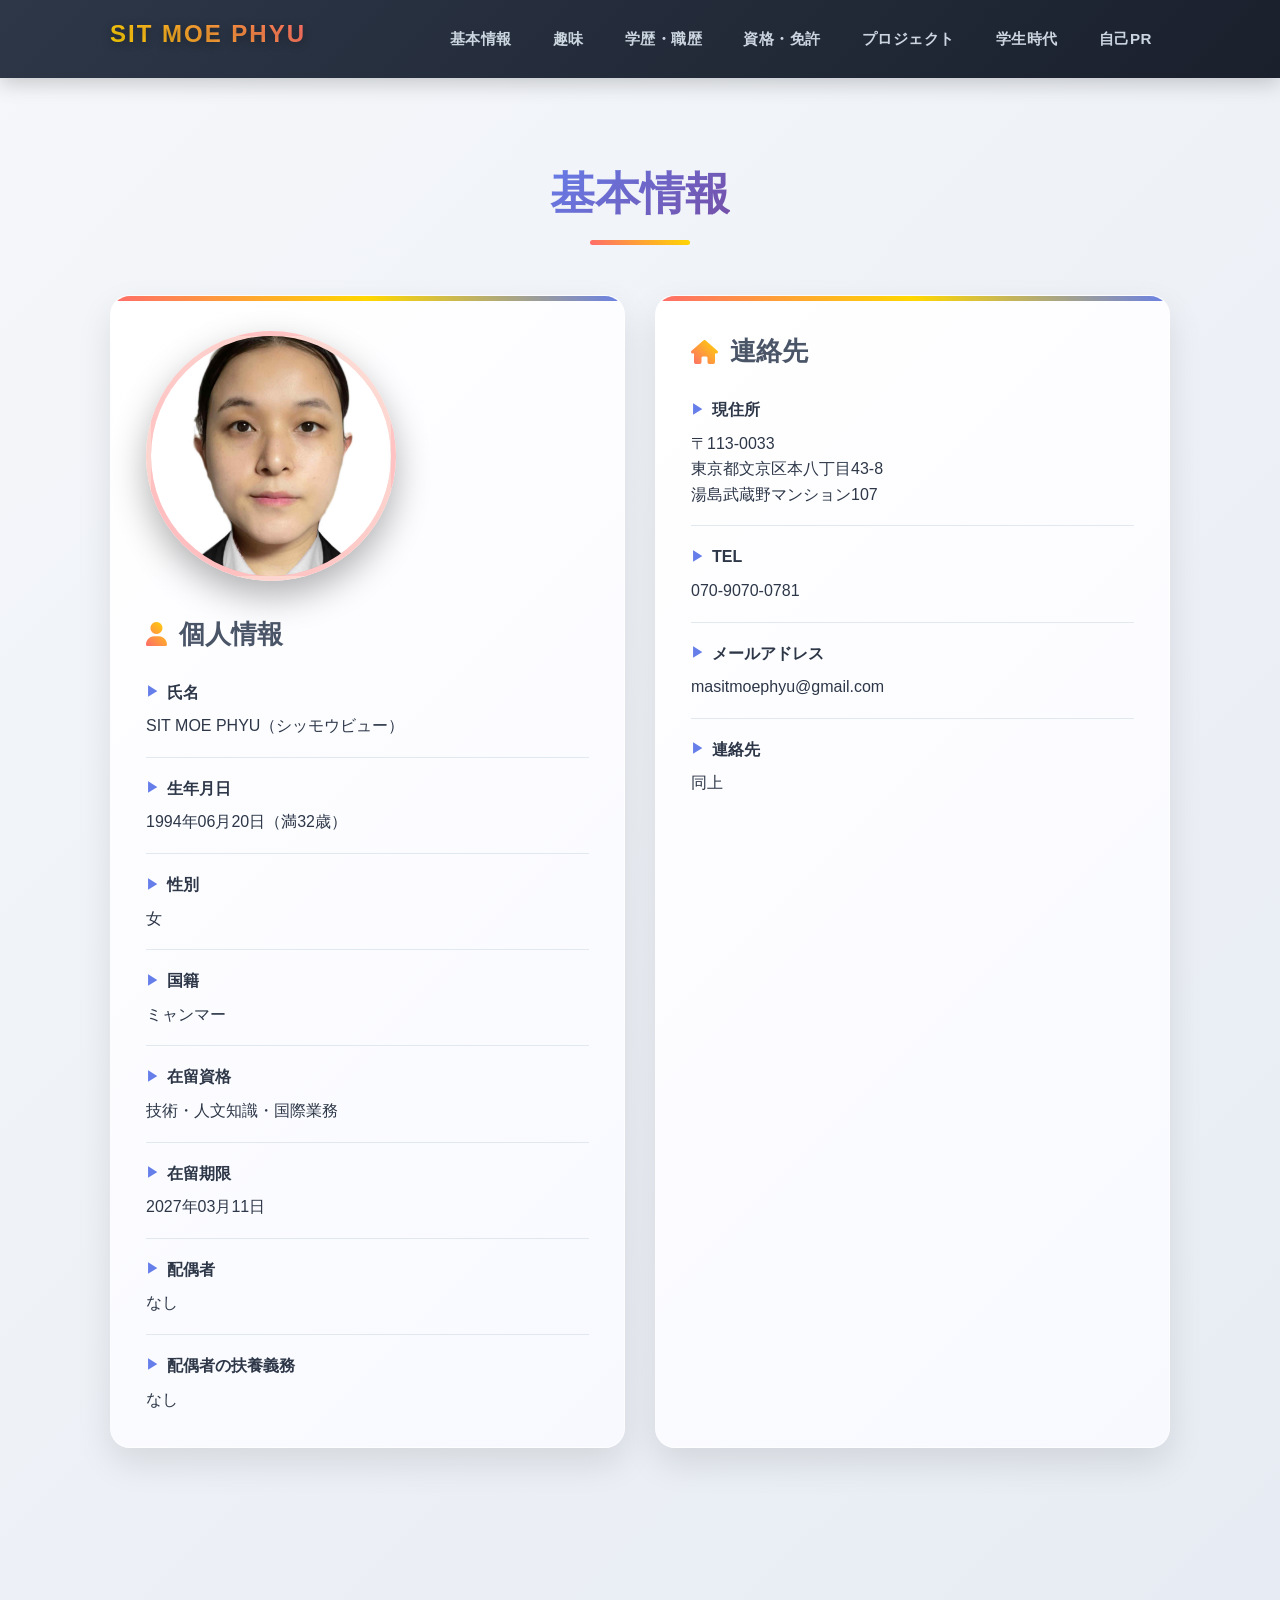
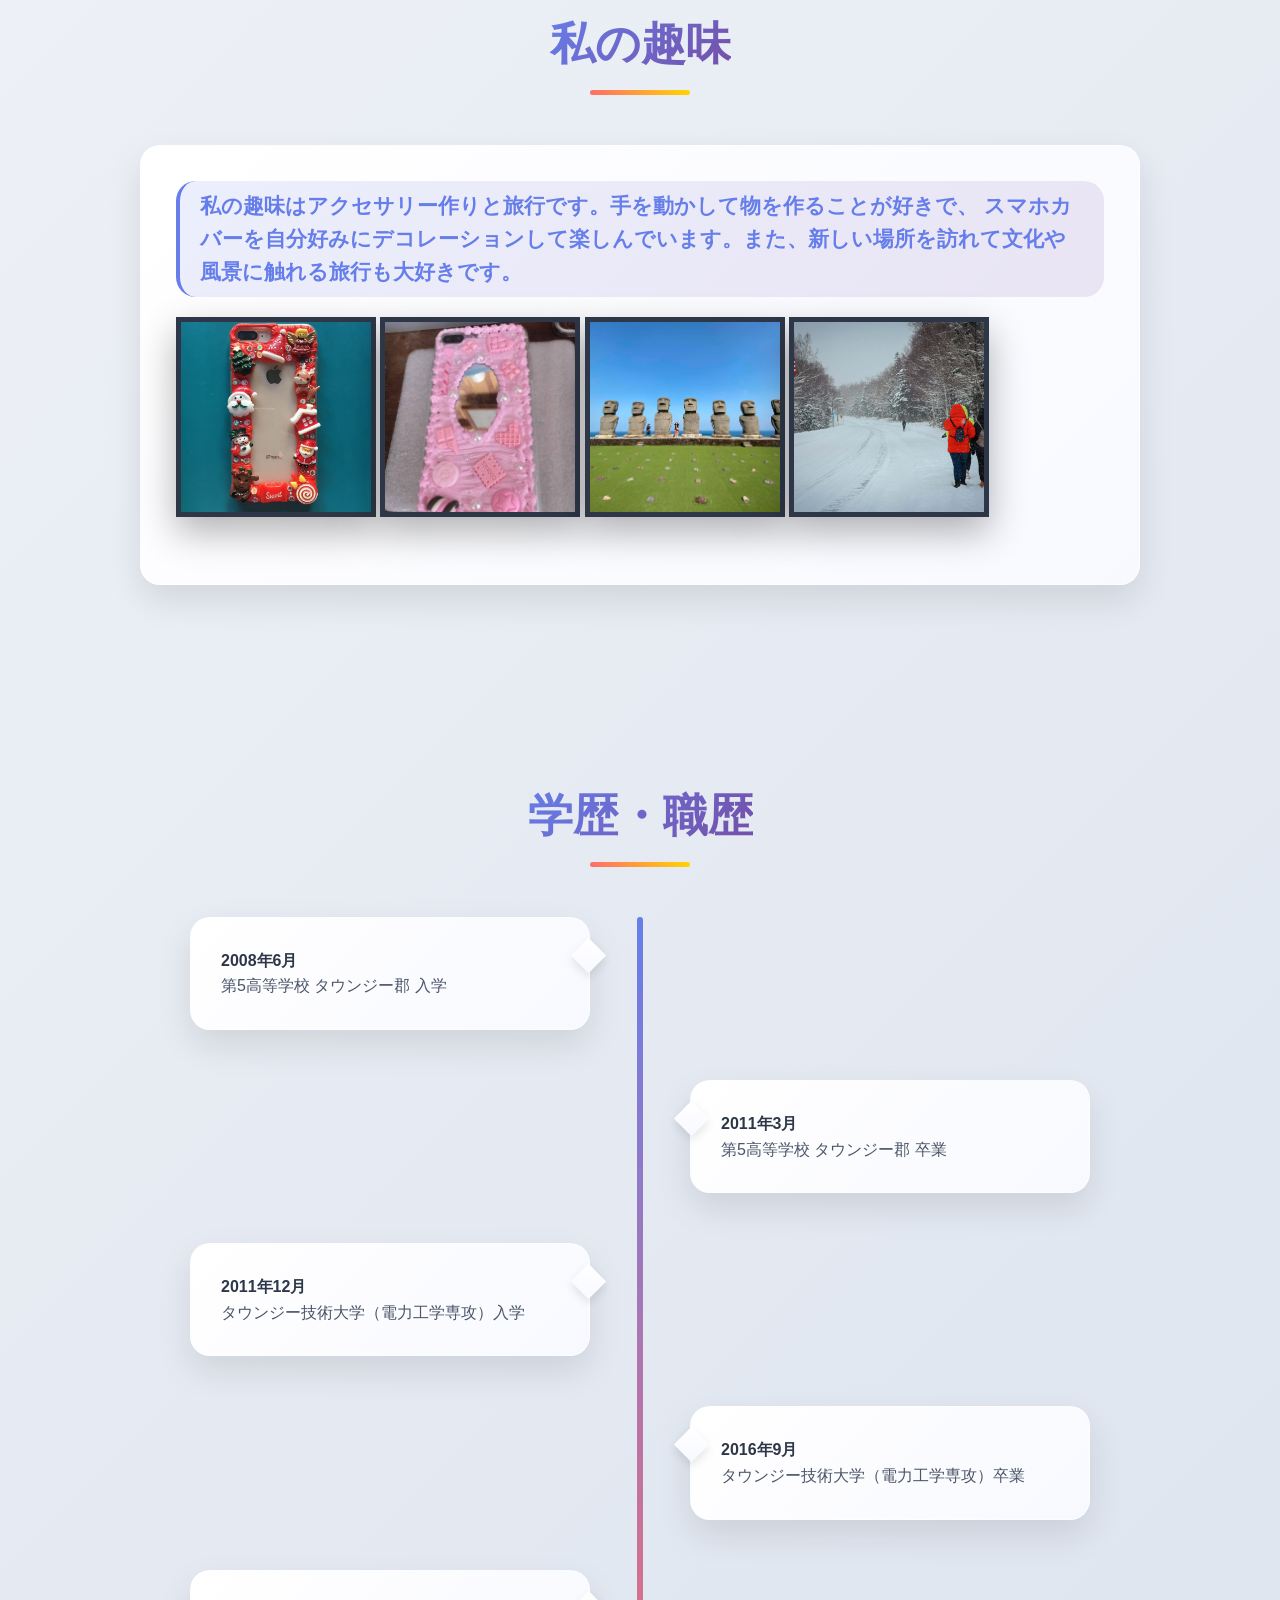
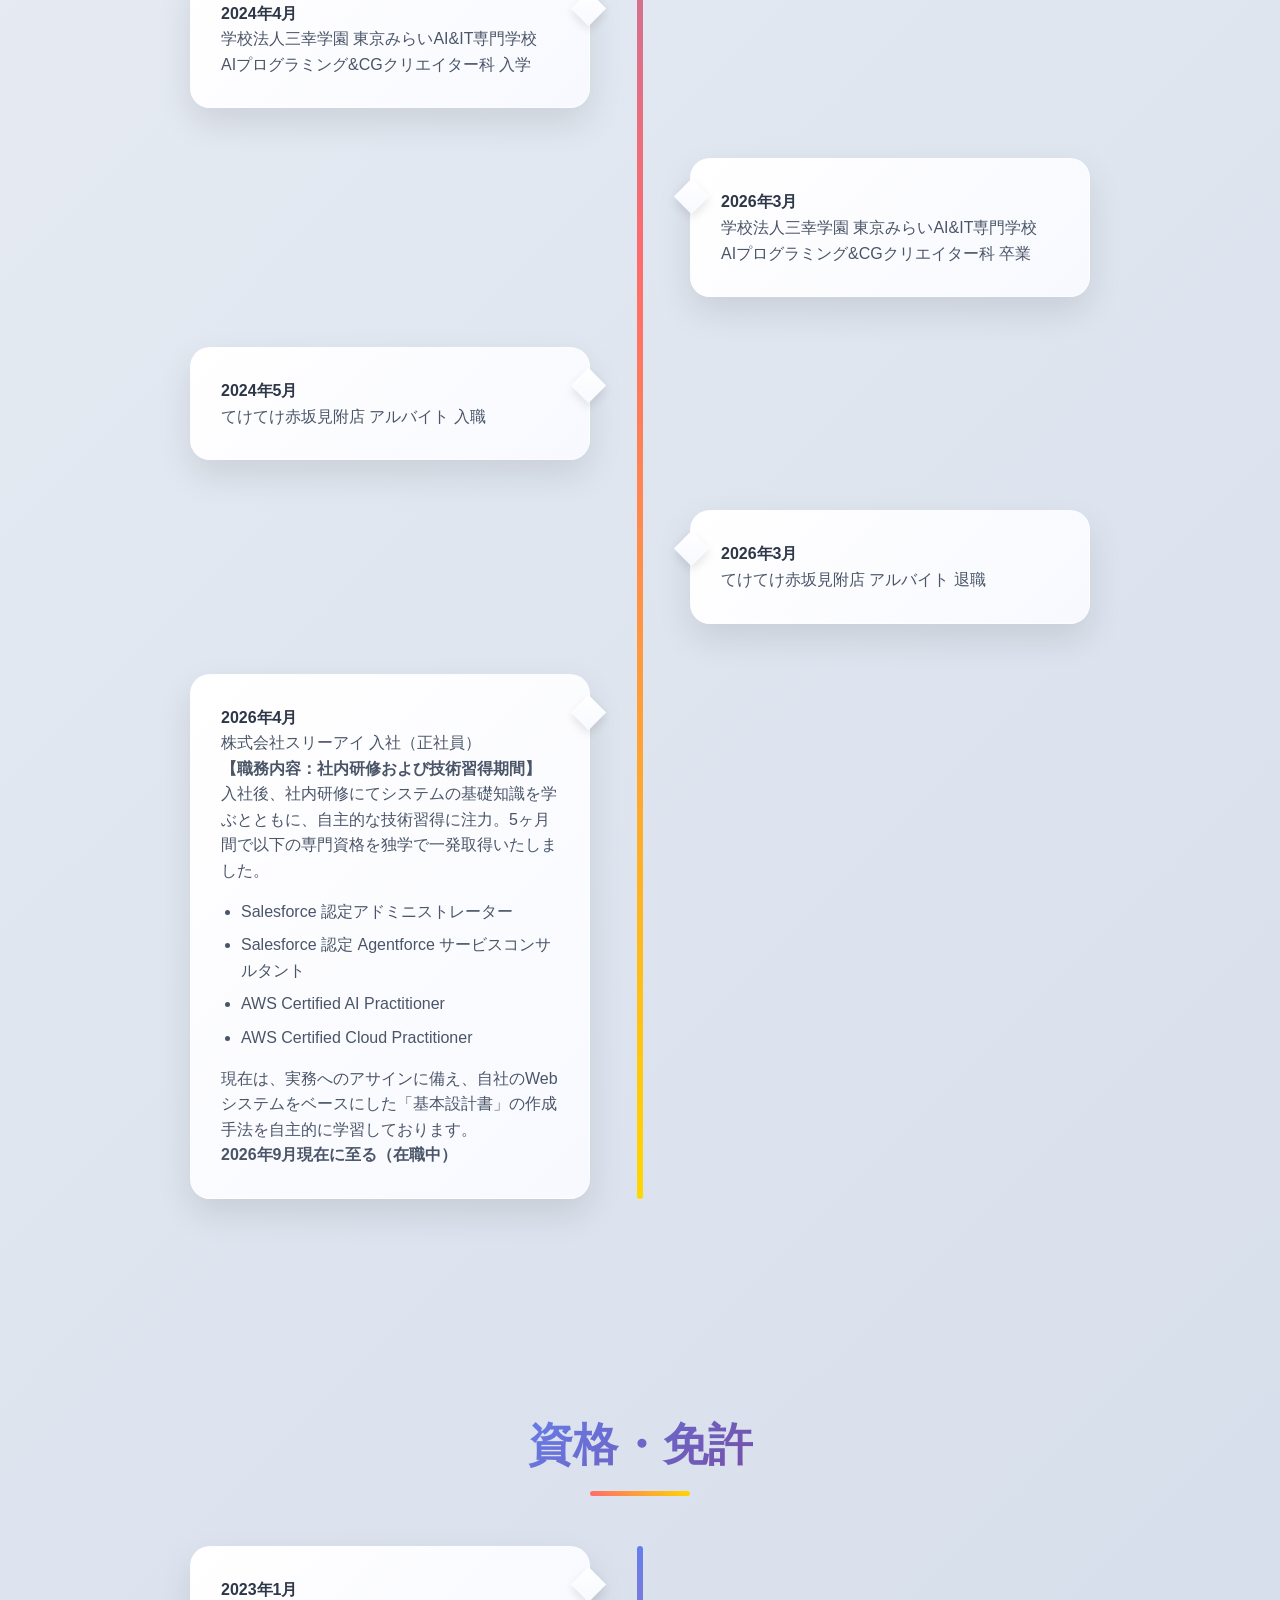
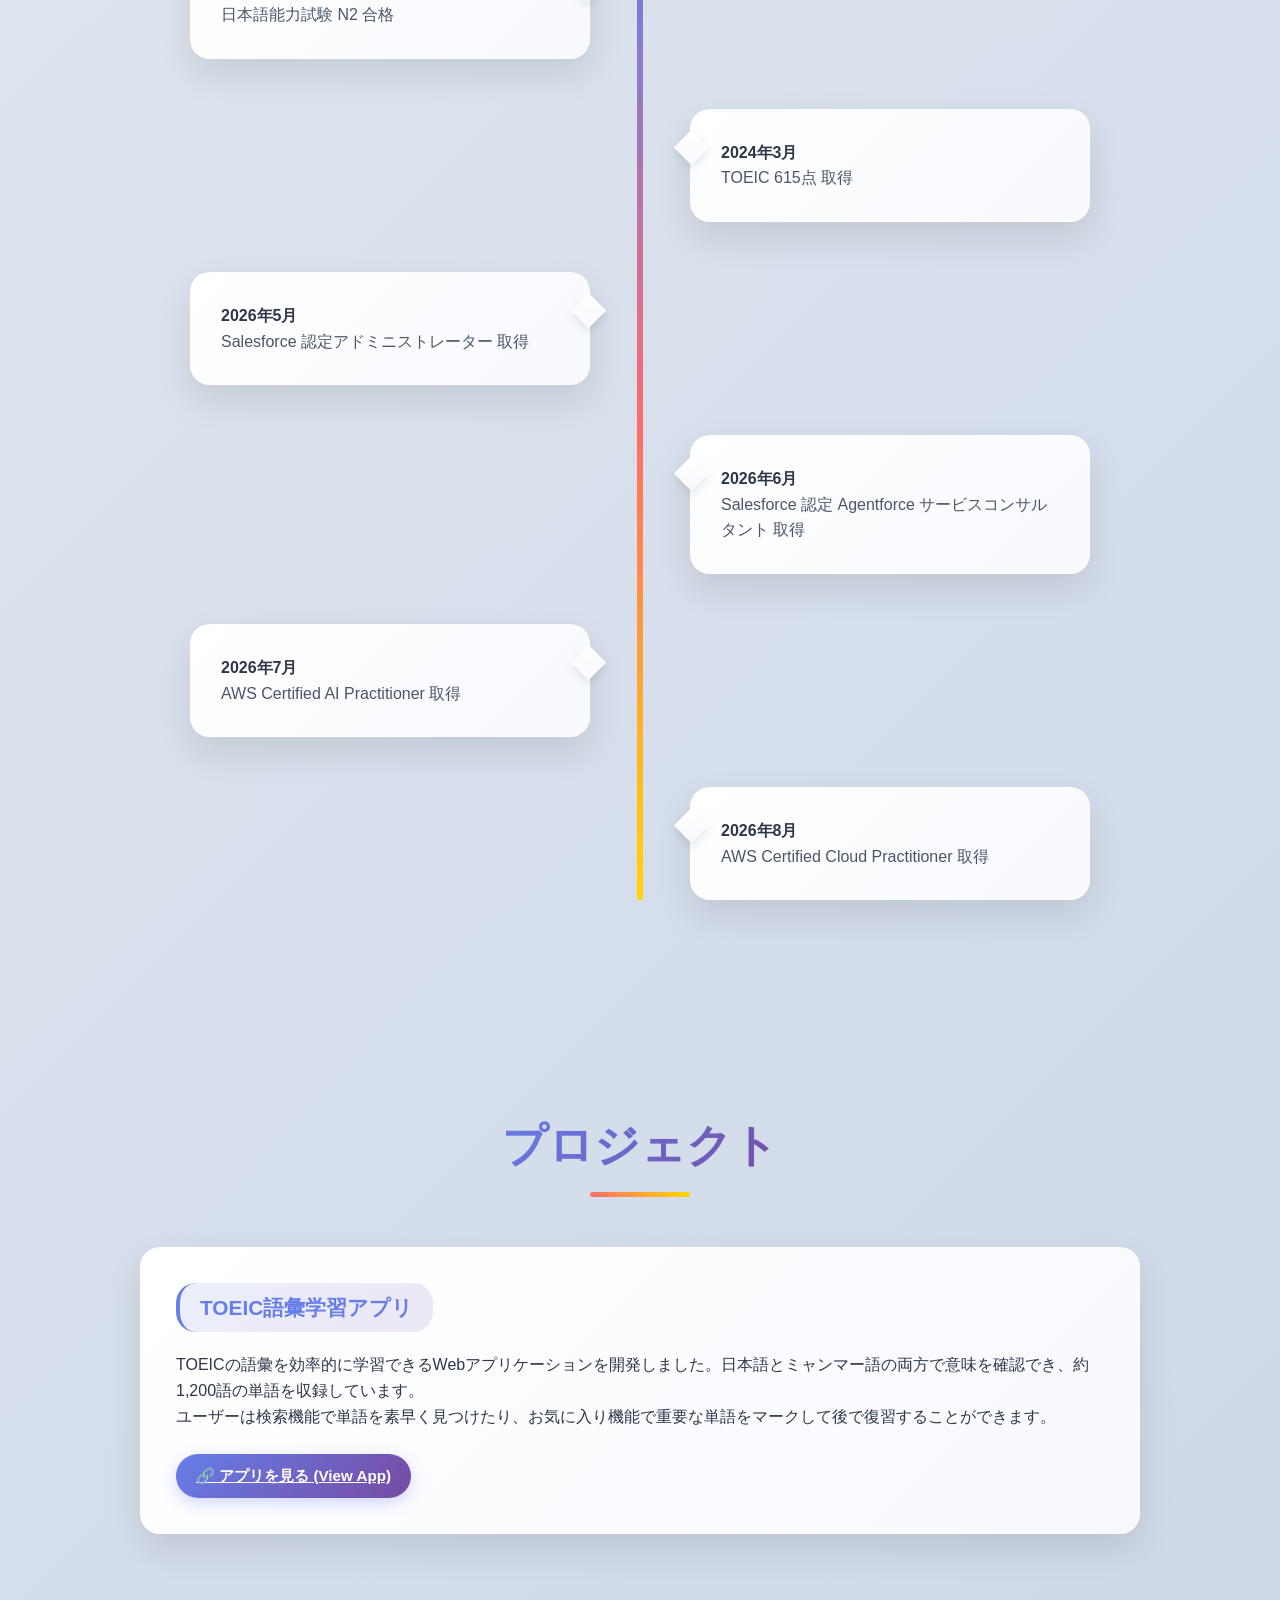
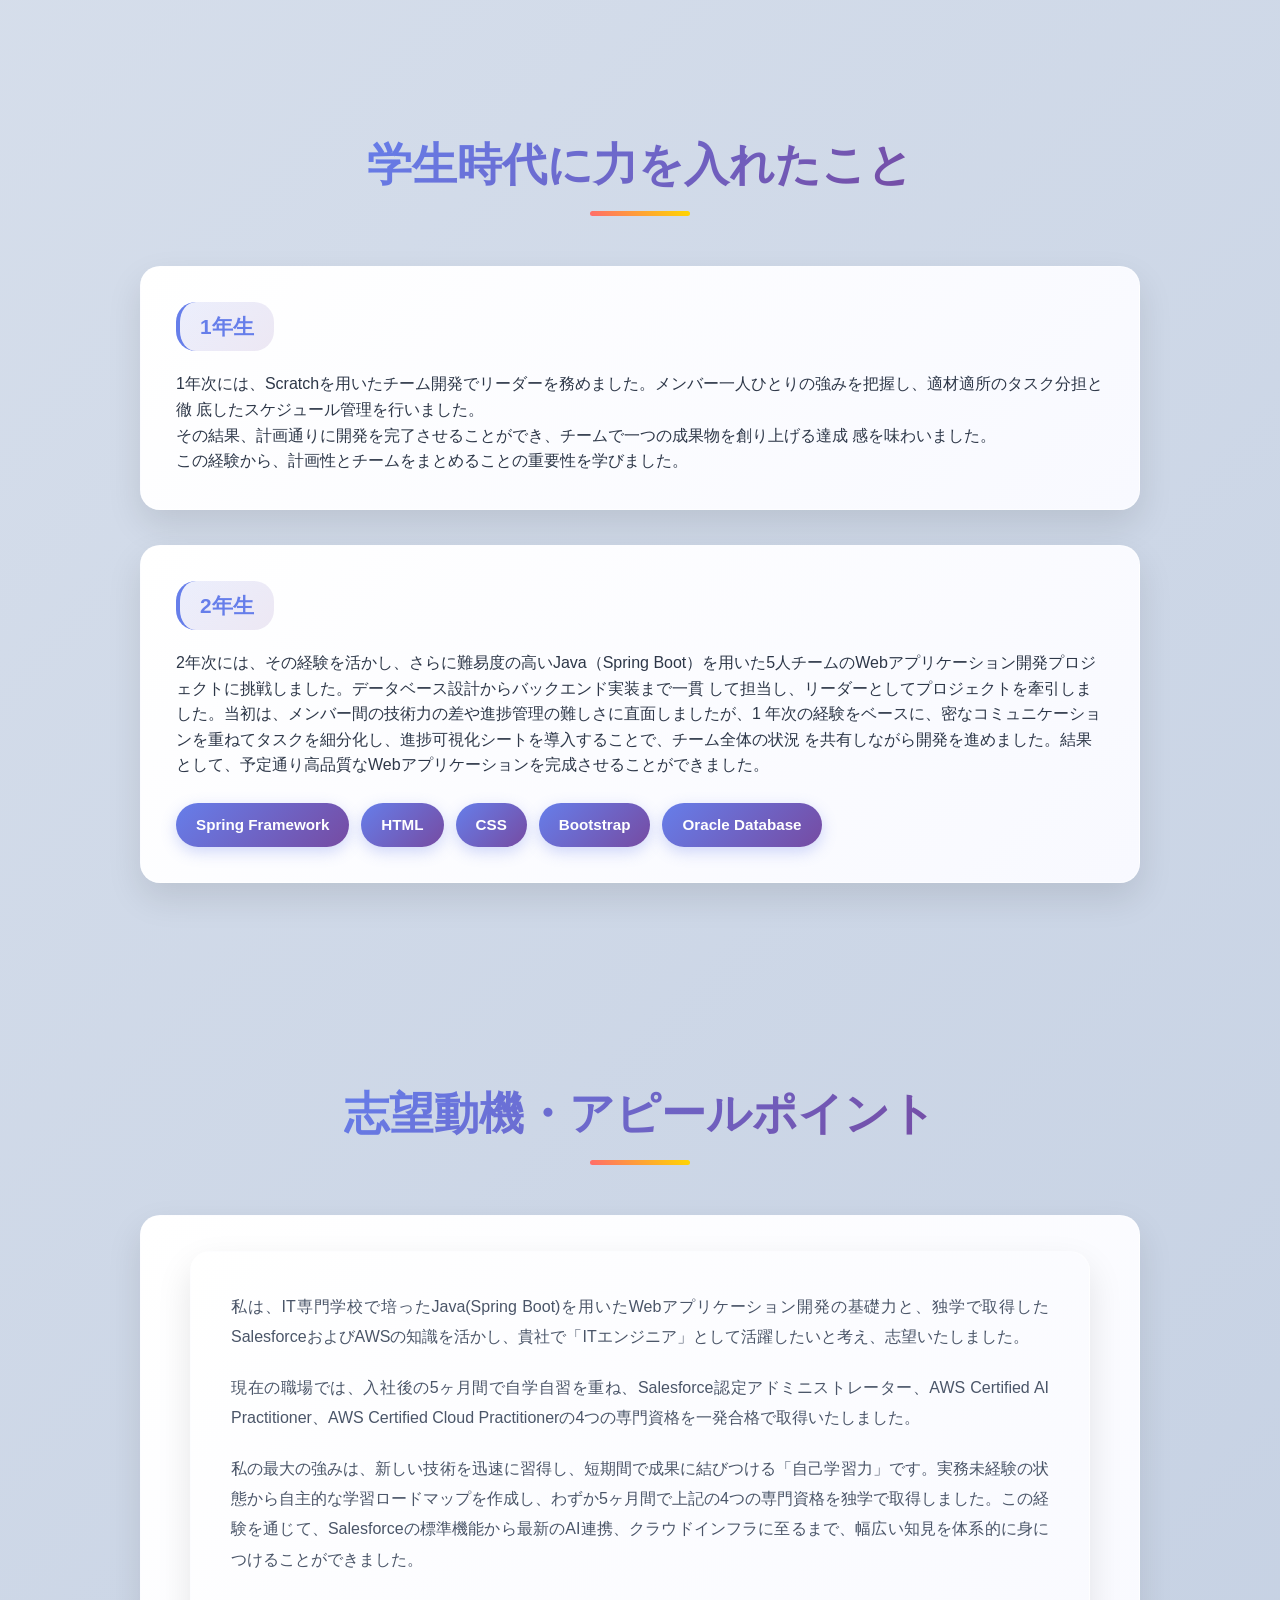
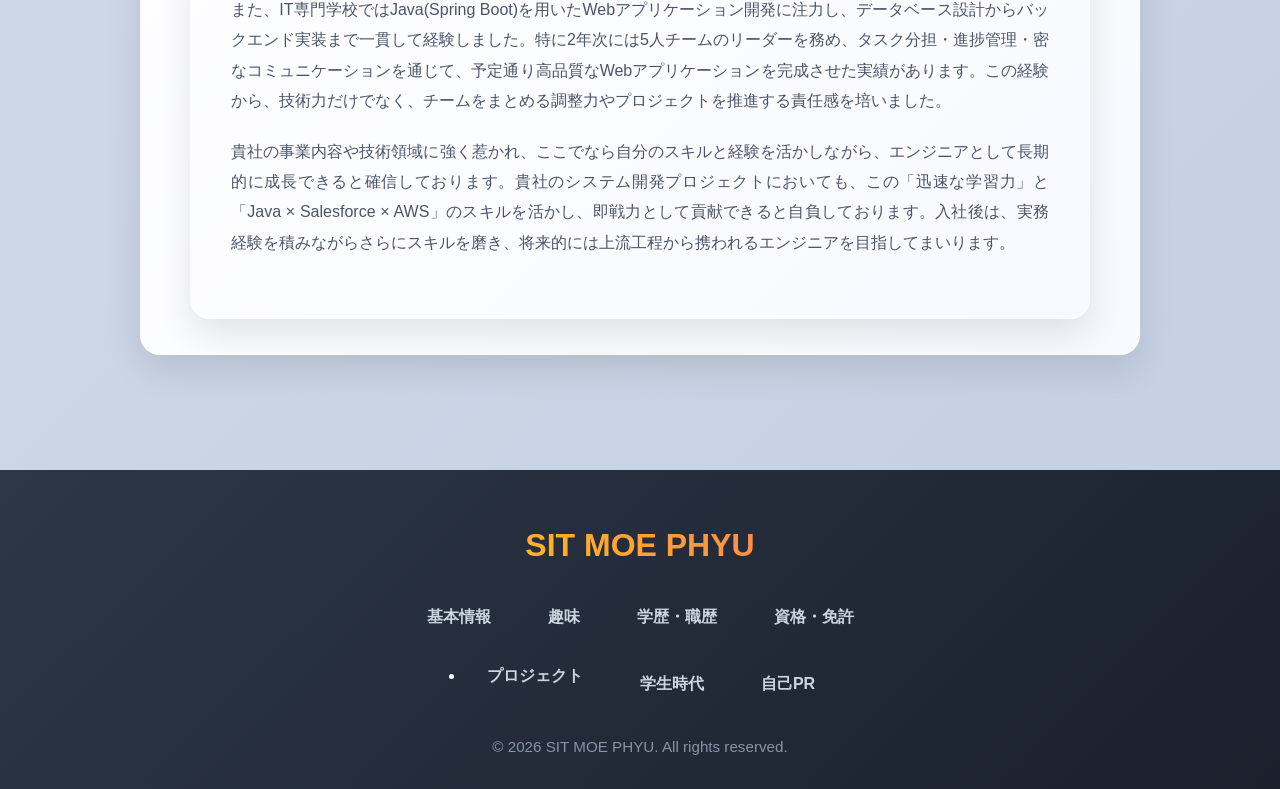
==== index.html @ 39a2cbff "Add files via upload" ====
<!DOCTYPE html>
<html lang="ja">
<head>
    <meta charset="UTF-8">
    <meta name="viewport" content="width=device-width, initial-scale=1.0">
    <title>SIT MOE PHYU - 履歴書</title>
    <link rel="stylesheet" href="style.css">
    <!-- Font Awesome (アイコン用) -->
    <link rel="stylesheet" href="https://cdnjs.cloudflare.com/ajax/libs/font-awesome/6.4.0/css/all.min.css">
</head>
<body>

    <!-- ナビゲーション -->
    <nav>
        <div class="container nav-container">
           <!-- <img src="image/download (4).jpg" alt="SIT MOE PHYU" class="profile-img"> -->

            <h1 class="logo">SIT MOE PHYU</h1>
            <ul class="nav-links">
                <li><a href="#about">基本情報</a></li>
                <li><a href="#hobby">趣味</a></li>
                <li><a href="#education">学歴・職歴</a></li>
                <li><a href="#certifications">資格・免許</a></li>
                <li><a href="#projects">プロジェクト</a></li>
                <li><a href="#experience">学生時代</a></li>
                <li><a href="#pr">自己PR</a></li>
            </ul>
        </div>
    </nav>

    <!-- 基本情報 -->
    <section id="about">
        <div class="container">
            <div class="section-title">
                <h2>基本情報</h2>
            </div>
            <div class="info-grid">
                <div class="info-card profile-card">
                    <!-- プロフィール写真 -->
                    <img src="image/download (4).jpg" alt="SIT MOE PHYU" class="profile-img">
                    <h3><i class="fas fa-user"></i> 個人情報</h3>
                    <div class="info-item">
                        <div class="info-label">氏名</div>
                        <div>SIT MOE PHYU（シッモウビュー）</div>
                    </div>
                    <div class="info-item">
                        <div class="info-label">生年月日</div>
                        <div>1994年06月20日（満32歳）</div>
                    </div>
                    <div class="info-item">
                        <div class="info-label">性別</div>
                        <div>女</div>
                    </div>
                    <div class="info-item">
                        <div class="info-label">国籍</div>
                        <div>ミャンマー</div>
                    </div>
                    <div class="info-item">
                        <div class="info-label">在留資格</div>
                        <div>技術・人文知識・国際業務</div>
                    </div>
                    <div class="info-item">
                        <div class="info-label">在留期限</div>
                        <div>2027年03月11日</div>
                    </div>
                    <div class="info-item">
                        <div class="info-label">配偶者</div>
                        <div>なし</div>
                    </div>
                    <div class="info-item">
                        <div class="info-label">配偶者の扶養義務</div>
                        <div>なし</div>
                    </div>
                </div>

                <div class="info-card">
                    <h3><i class="fas fa-home"></i> 連絡先</h3>
                    <div class="info-item">
                        <div class="info-label">現住所</div>
                        <div>〒113-0033<br>東京都文京区本八丁目43-8<br>湯島武蔵野マンション107</div>
                    </div>
                    <div class="info-item">
                        <div class="info-label">TEL</div>
                        <div>070-9070-0781</div>
                    </div>
                    <div class="info-item">
                        <div class="info-label">メールアドレス</div>
                        <div>masitmoephyu@gmail.com</div>
                    </div>
                    <div class="info-item">
                        <div class="info-label">連絡先</div>
                        <div>同上</div>
                    </div>
                </div>
            </div>
        </div>
    </section>
<!-- 趣味 -->
 <section id="hobby">
        <div class="container">
            <div class="section-title">
                <h2>私の趣味</h2>
            </div>
            <div class="experience-content">
                <div class="experience-item">
                    <div class="experience-year">私の趣味はアクセサリー作りと旅行です。手を動かして物を作ることが好きで、 スマホカバーを自分好みにデコレーションして楽しんでいます。また、新しい場所を訪れて文化や風景に触れる旅行も大好きです。</div>
                    <img src="image/ph1.jpg" alt="SIT MOE PHYU" class="hobbyimg">
                      <img src="image/ph2.jpg" alt="SIT MOE PHYU" class="hobbyimg">
                        <img src="image/trip1.jpg" alt="SIT MOE PHYU" class="hobbyimg">
                          <img src="image/trip2.jpg" alt="SIT MOE PHYU" class="hobbyimg">
                </div>

            

                
            </div>
        </div>
    </section>



    <!-- 学歴・職歴 -->
    <section id="education">
        <div class="container">
            <div class="section-title">
                <h2>学歴・職歴</h2>
            </div>
            <div class="timeline">
                <div class="timeline-item">
                    <div class="timeline-content">
                        <strong>2008年6月</strong>
                        <p>第5高等学校 タウンジー郡 入学</p>
                    </div>
                </div>
                <div class="timeline-item">
                    <div class="timeline-content">
                        <strong>2011年3月</strong>
                        <p>第5高等学校 タウンジー郡 卒業</p>
                    </div>
                </div>
                <div class="timeline-item">
                    <div class="timeline-content">
                        <strong>2011年12月</strong>
                        <p>タウンジー技術大学（電力工学専攻）入学</p>
                    </div>
                </div>
                <div class="timeline-item">
                    <div class="timeline-content">
                        <strong>2016年9月</strong>
                        <p>タウンジー技術大学（電力工学専攻）卒業</p>
                    </div>
                </div>
                <div class="timeline-item">
                    <div class="timeline-content">
                        <strong>2024年4月</strong>
                        <p>学校法人三幸学園 東京みらいAI&IT専門学校<br>AIプログラミング&CGクリエイター科 入学</p>
                    </div>
                </div>
                <div class="timeline-item">
                    <div class="timeline-content">
                        <strong>2026年3月</strong>
                        <p>学校法人三幸学園 東京みらいAI&IT専門学校<br>AIプログラミング&CGクリエイター科 卒業</p>
                    </div>
                </div>
                <div class="timeline-item">
                    <div class="timeline-content">
                        <strong>2024年5月</strong>
                        <p>てけてけ赤坂見附店 アルバイト 入職</p>
                    </div>
                </div>
                <div class="timeline-item">
                    <div class="timeline-content">
                        <strong>2026年3月</strong>
                        <p>てけてけ赤坂見附店 アルバイト 退職</p>
                    </div>
                </div>
                <div class="timeline-item">
                    <div class="timeline-content">
                        <strong>2026年4月</strong>
                        <p>株式会社スリーアイ 入社（正社員）</p>
                        <p><strong>【職務内容：社内研修および技術習得期間】</strong></p>
                        <p>入社後、社内研修にてシステムの基礎知識を学ぶとともに、自主的な技術習得に注力。5ヶ月間で以下の専門資格を独学で一発取得いたしました。</p>
                        <ul>
                            <li>Salesforce 認定アドミニストレーター</li>
                            <li>Salesforce 認定 Agentforce サービスコンサルタント</li>
                            <li>AWS Certified AI Practitioner</li>
                            <li>AWS Certified Cloud Practitioner</li>
                        </ul>
                        <p>現在は、実務へのアサインに備え、自社のWebシステムをベースにした「基本設計書」の作成手法を自主的に学習しております。</p>
                        <p><strong>2026年9月現在に至る（在職中）</strong></p>
                    </div>
                </div>
            </div>
        </div>
    </section>

    <!-- 資格・免許 -->
    <section id="certifications">
        <div class="container">
            <div class="section-title">
                <h2>資格・免許</h2>
            </div>
            <div class="timeline">
                <div class="timeline-item">
                    <div class="timeline-content">
                        <strong>2023年1月</strong>
                        <p>日本語能力試験 N2 合格</p>
                    </div>
                </div>
                <div class="timeline-item">
                    <div class="timeline-content">
                        <strong>2024年3月</strong>
                        <p>TOEIC 615点 取得</p>
                    </div>
                </div>
                <div class="timeline-item">
                    <div class="timeline-content">
                        <strong>2026年5月</strong>
                        <p>Salesforce 認定アドミニストレーター 取得</p>
                    </div>
                </div>
                <div class="timeline-item">
                    <div class="timeline-content">
                        <strong>2026年6月</strong>
                        <p>Salesforce 認定 Agentforce サービスコンサルタント 取得</p>
                    </div>
                </div>
                <div class="timeline-item">
                    <div class="timeline-content">
                        <strong>2026年7月</strong>
                        <p>AWS Certified AI Practitioner 取得</p>
                    </div>
                </div>
                <div class="timeline-item">
                    <div class="timeline-content">
                        <strong>2026年8月</strong>
                        <p>AWS Certified Cloud Practitioner 取得</p>
                    </div>
                </div>
            </div>
        </div>
    </section>

    <!-- プロジェクト -->
<section id="projects">
    <div class="container">
        <div class="section-title">
            <h2>プロジェクト</h2>
        </div>
        <div class="experience-content">
            <div class="experience-item">
                <div class="experience-year">TOEIC語彙学習アプリ</div>
                <p>TOEICの語彙を効率的に学習できるWebアプリケーションを開発しました。日本語とミャンマー語の両方で意味を確認でき、約1,200語の単語を収録しています。</p>
                <p>ユーザーは検索機能で単語を素早く見つけたり、お気に入り機能で重要な単語をマークして後で復習することができます。</p>
                
                <div class="skills"><a href="https://sit94.github.io/TOEIC.Gold.Vocab/" target="_blank" class="skill-tag1">
                    🔗 アプリを見る (View App)
                </a></div> 
            </div>
        </div>
    </div>
</section>


    <!-- 学生時代に力を入れたこと -->
    <section id="experience">
        <div class="container">
            <div class="section-title">
                <h2>学生時代に力を入れたこと</h2>
            </div>
            <div class="experience-content">
                <div class="experience-item">
                    <div class="experience-year">1年生</div>
                    <p>1年次には、Scratchを用いたチーム開発でリーダーを務めました。メンバー一人ひとりの強みを把握し、適材適所のタスク分担と徹
底したスケジュール管理を行いました。</p>
                    <p>その結果、計画通りに開発を完了させることができ、チームで一つの成果物を創り上げる達成
感を味わいました。</p>
                    <p>この経験から、計画性とチームをまとめることの重要性を学びました。</p>
                </div>

                <div class="experience-item">
                    <div class="experience-year">2年生</div>
                    <p>2年次には、その経験を活かし、さらに難易度の高いJava（Spring
Boot）を用いた5人チームのWebアプリケーション開発プロジェクトに挑戦しました。データベース設計からバックエンド実装まで一貫
して担当し、リーダーとしてプロジェクトを牽引しました。当初は、メンバー間の技術力の差や進捗管理の難しさに直面しましたが、1
年次の経験をベースに、密なコミュニケーションを重ねてタスクを細分化し、進捗可視化シートを導入することで、チーム全体の状況
を共有しながら開発を進めました。結果として、予定通り高品質なWebアプリケーションを完成させることができました。</p>
                    <div class="skills">
                        <div class="skill-tag1">Spring Framework</div>
                        <div class="skill-tag1">HTML</div>
                        <div class="skill-tag1">CSS</div>
                        <div class="skill-tag1">Bootstrap</div>
                        <div class="skill-tag1">Oracle Database</div>
                    </div>
                </div>

                
            </div>
        </div>
    </section>

    <!-- 自己PR -->
    <section id="pr">
        <div class="container">
            <div class="section-title">
                <h2>志望動機・アピールポイント</h2>
            </div>
           <div class="experience-content">
                <div class="experience-item">
            <div class="pr-content">
                <p>私は、IT専門学校で培ったJava(Spring Boot)を用いたWebアプリケーション開発の基礎力と、独学で取得したSalesforceおよびAWSの知識を活かし、貴社で「ITエンジニア」として活躍したいと考え、志望いたしました。</p>
                <p>現在の職場では、入社後の5ヶ月間で自学自習を重ね、Salesforce認定アドミニストレーター、AWS Certified AI Practitioner、AWS Certified Cloud Practitionerの4つの専門資格を一発合格で取得いたしました。</p>
                <p>私の最大の強みは、新しい技術を迅速に習得し、短期間で成果に結びつける「自己学習力」です。実務未経験の状態から自主的な学習ロードマップを作成し、わずか5ヶ月間で上記の4つの専門資格を独学で取得しました。この経験を通じて、Salesforceの標準機能から最新のAI連携、クラウドインフラに至るまで、幅広い知見を体系的に身につけることができました。</p>
                <p>また、IT専門学校ではJava(Spring Boot)を用いたWebアプリケーション開発に注力し、データベース設計からバックエンド実装まで一貫して経験しました。特に2年次には5人チームのリーダーを務め、タスク分担・進捗管理・密なコミュニケーションを通じて、予定通り高品質なWebアプリケーションを完成させた実績があります。この経験から、技術力だけでなく、チームをまとめる調整力やプロジェクトを推進する責任感を培いました。</p>
                <p>貴社の事業内容や技術領域に強く惹かれ、ここでなら自分のスキルと経験を活かしながら、エンジニアとして長期的に成長できると確信しております。貴社のシステム開発プロジェクトにおいても、この「迅速な学習力」と「Java × Salesforce × AWS」のスキルを活かし、即戦力として貢献できると自負しております。入社後は、実務経験を積みながらさらにスキルを磨き、将来的には上流工程から携われるエンジニアを目指してまいります。</p>
            </div>
        </div>
       </div>
        </div>
    </section>

    <!-- フッター -->
    <footer>
        <div class="container">
            <div class="footer-content">
                <h3>SIT MOE PHYU</h3>
                <div class="footer-links">
                    <a href="#about">基本情報</a>
                     <a href="#hobby">趣味</a>
                    <a href="#education">学歴・職歴</a>
                    <a href="#certifications">資格・免許</a>
                    <li><a href="#projects">プロジェクト</a></li>
                    <a href="#experience">学生時代</a>
                    <a href="#pr">自己PR</a>
                </div>
                <p class="copyright">&copy; 2026 SIT MOE PHYU. All rights reserved.</p>
            </div>
        </div>
    </footer>

</body>
</html>
---- style.css ----
/* 基本スタイル */
* {
    margin: 0;
    padding: 0;
    box-sizing: border-box;
    font-family: 'Segoe UI', 'Hiragino Sans', 'Hiragino Kaku Gothic ProN', 'Yu Gothic', sans-serif;
}

body {
    background: linear-gradient(135deg, #f5f7fa 0%, #c3cfe2 100%);
    color: #2d3748;
    line-height: 1.6;
    overflow-x: hidden;
}

.container {
    max-width: 1200px;
    margin: 0 auto;
    padding: 0 20px;
}

/* ヘッダー */
header {
    background: linear-gradient(135deg, #667eea 0%, #764ba2 100%);
    color: white;
    padding: 60px 0 40px;
    text-align: center;
    position: relative;
    overflow: hidden;
}

header::before {
    content: '';
    position: absolute;
    top: 0;
    left: 0;
    width: 100%;
    height: 100%;
    background: url('data:image/svg+xml;utf8,<svg xmlns="http://www.w3.org/2000/svg" viewBox="0 0 100 100" width="100" height="100" opacity="0.1"><path d="M0 0h100v100H0z" fill="none"/><path d="M20 20h60v60H20z" fill="none" stroke="white" stroke-width="2"/></svg>');
    z-index: 0;
}

.profile-img {
    width: 250px;
    height: 250px;
    border-radius: 50%;
    object-fit: cover;
    border: 5px solid rgba(255,255,255,0.3);
    margin-bottom: 25px;
    background: linear-gradient(45deg, #ff9a9e 0%, #fad0c4 100%);
    position: relative;
    z-index: 1;
    box-shadow: 0 15px 35px rgba(0,0,0,0.3);
}
.hobbyimg {
   width: 200px;
    height: 200px;
    
    object-fit: cover;
    border: 5px solid ;
    margin-bottom: 25px;
    background: linear-gradient(45deg, #ff9a9e 0%, #fad0c4 100%);
    position: relative;
    z-index: 1;
    box-shadow: 0 15px 35px rgba(0,0,0,0.3);
}
.profile-img2 {
    width: 150px;
    height: 150px;
    border-radius: 50%;
    object-fit: cover;
    border: 5px solid rgba(255,255,255,0.3);
    margin-bottom: 25px;
    background: linear-gradient(45deg, #ff9a9e 0%, #fad0c4 100%);
    position: relative;
    z-index: 1;
    box-shadow: 0 15px 35px rgba(0,0,0,0.3);
}
.development {
    width: 500px;
    height: 300px;
    object-fit: cover;
    border: 5px solid rgba(255,255,255,0.3);
    margin-bottom: 25px;
    background: linear-gradient(45deg, #ff9a9e 0%, #fad0c4 100%);
    position: relative;
    z-index: 1;
    box-shadow: 0 15px 35px rgba(0,0,0,0.3);
    transition: 0.3s;
    
}
.development:hover{
    transform: scale(1.1);
}
h1 {
    font-size: 3rem;
    margin-bottom: 10px;
    font-weight: 700;
    position: relative;
    z-index: 1;
    text-shadow: 0 2px 10px rgba(0,0,0,0.3);
    background: linear-gradient(45deg, #fff 30%, #f0f0f0 100%);
    -webkit-background-clip: text;
    -webkit-text-fill-color: transparent;
}

.subtitle {
    font-size: 1.4rem;
    opacity: 0.95;
    margin-bottom: 20px;
    position: relative;
    z-index: 1;
    font-weight: 300;
    letter-spacing: 1px;
}

.contact-info {
    display: flex;
    justify-content: center;
    flex-wrap: wrap;
    gap: 20px;
    margin-top: 20px;
    position: relative;
    z-index: 1;
}

.contact-item {
    display: flex;
    align-items: center;
    background: rgba(255,255,255,0.2);
    padding: 12px 25px;
    border-radius: 30px;
    backdrop-filter: blur(10px);
    border: 1px solid rgba(255,255,255,0.3);
    transition: all 0.3s ease;
}

.contact-item:hover {
    background: rgba(255,255,255,0.3);
    transform: translateY(-2px);
    box-shadow: 0 8px 20px rgba(0,0,0,0.2);
}

.contact-item i {
    margin-right: 10px;
    font-size: 1.3rem;
    color: #ffd700;
}

/* ナビゲーション */
nav {
    background: linear-gradient(135deg, #667eea 0%, #764ba2 100%);
    box-shadow: 0 8px 25px rgba(0,0,0,0.15);
    position: sticky;
    top: 0;
    z-index: 100;
}

.nav-container {
    display: flex;
    justify-content: center;
}

.nav-links {
    display: flex;
    list-style: none;
}

.nav-links li {
    margin: 0;
}

.nav-links a {
    display: block;
    padding: 20px 30px;
    text-decoration: none;
    color: white;
    font-weight: 600;
    transition: all 0.3s ease;
    position: relative;
    letter-spacing: 0.5px;
}

.nav-links a:hover {
    color: #ffd700;
    background: rgba(255,255,255,0.1);
}

.nav-links a::after {
    content: '';
    position: absolute;
    bottom: 0;
    left: 50%;
    width: 0;
    height: 3px;
    background: linear-gradient(45deg, #ffd700, #ff6b6b);
    transition: all 0.3s ease;
    transform: translateX(-50%);
}

.nav-links a:hover::after {
    width: 80%;
}

.nav-links a.active {
    color: #ffd700;
    background: rgba(255,255,255,0.1);
}

/* セクション共通 */
section {
    padding: 80px 0;
}

.section-title {
    text-align: center;
    margin-bottom: 50px;
    position: relative;
}

.section-title h2 {
    font-size: 2.8rem;
    background: linear-gradient(135deg, #667eea 0%, #764ba2 100%);
    -webkit-background-clip: text;
    -webkit-text-fill-color: transparent;
    display: inline-block;
    padding-bottom: 15px;
    position: relative;
    font-weight: 700;
}

.section-title h2::after {
    content: '';
    position: absolute;
    bottom: 0;
    left: 50%;
    transform: translateX(-50%);
    width: 100px;
    height: 5px;
    background: linear-gradient(45deg, #ff6b6b, #ffd700);
    border-radius: 3px;
}

/* 基本情報 */
.info-grid {
    display: grid;
    grid-template-columns: repeat(auto-fit, minmax(320px, 1fr));
    gap: 30px;
}

.info-card {
    background: linear-gradient(135deg, #ffffff 0%, #f8f9ff 100%);
    border-radius: 20px;
    padding: 35px;
    box-shadow: 0 15px 35px rgba(0,0,0,0.1);
    transition: all 0.4s ease;
    border: 1px solid rgba(255,255,255,0.5);
    position: relative;
    overflow: hidden;
}

.info-card::before {
    content: '';
    position: absolute;
    top: 0;
    left: 0;
    width: 100%;
    height: 5px;
    background: linear-gradient(45deg, #ff6b6b, #ffd700, #667eea);
}

.info-card:hover {
    transform: translateY(-10px) scale(1.02);
    box-shadow: 0 25px 50px rgba(0,0,0,0.15);
}

.info-card h3 {
    color: #4a5568;
    margin-bottom: 25px;
    font-size: 1.6rem;
    display: flex;
    align-items: center;
    font-weight: 600;
}

.info-card h3 i {
    margin-right: 12px;
    font-size: 1.5rem;
    background: linear-gradient(45deg, #ff6b6b, #ffd700);
    -webkit-background-clip: text;
    -webkit-text-fill-color: transparent;
}

.info-item {
    margin-bottom: 18px;
    padding-bottom: 18px;
    border-bottom: 1px solid #e2e8f0;
    transition: all 0.3s ease;
}

.info-item:hover {
    border-bottom-color: #667eea;
    transform: translateX(5px);
}

.info-item:last-child {
    margin-bottom: 0;
    padding-bottom: 0;
    border-bottom: none;
}

.info-label {
    font-weight: 700;
    color: #2d3748;
    margin-bottom: 8px;
    font-size: 1rem;
    display: flex;
    align-items: center;
}

.info-label::before {
    content: '▶';
    margin-right: 8px;
    font-size: 0.8rem;
    color: #667eea;
}

/* 学歴・職歴 */
.timeline {
    position: relative;
    max-width: 900px;
    margin: 0 auto;
}

.timeline::before {
    content: '';
    position: absolute;
    left: 50%;
    transform: translateX(-50%);
    width: 6px;
    height: 100%;
    background: linear-gradient(180deg, #667eea 0%, #ff6b6b 50%, #ffd700 100%);
    border-radius: 3px;
}

.timeline-item {
    display: flex;
    margin-bottom: 50px;
    position: relative;
}

.timeline-item:nth-child(odd) {
    justify-content: flex-start;
    padding-right: calc(50% + 40px);
}

.timeline-item:nth-child(even) {
    justify-content: flex-end;
    padding-left: calc(50% + 40px);
}

.timeline-content {
    background: linear-gradient(135deg, #ffffff 0%, #f8f9ff 100%);
    border-radius: 20px;
    padding: 30px;
    box-shadow: 0 15px 35px rgba(0,0,0,0.1);
    width: 100%;
    max-width: 400px;
    position: relative;
    border: 1px solid rgba(255,255,255,0.5);
    transition: all 0.3s ease;
}

.timeline-content:hover {
    transform: translateY(-5px);
    box-shadow: 0 20px 40px rgba(0,0,0,0.15);
}

.timeline-content::before {
    content: '';
    position: absolute;
    top: 25px;
    width: 25px;
    height: 25px;
    background: linear-gradient(135deg, #ffffff 0%, #f8f9ff 100%);
    transform: rotate(45deg);
    box-shadow: 3px 3px 10px rgba(0,0,0,0.1);
}

.timeline-item:nth-child(odd) .timeline-content::before {
    right: -12px;
}

.timeline-item:nth-child(even) .timeline-content::before {
    left: -12px;
}

.timeline-date {
    font-weight: 700;
    color: #667eea;
    margin-bottom: 12px;
    font-size: 1.1rem;
    display: inline-block;
    padding: 5px 15px;
    background: linear-gradient(135deg, #667eea20, #764ba220);
    border-radius: 20px;
}

.timeline-content h3 {
    color: #2d3748;
    margin-bottom: 10px;
    font-size: 1.4rem;
    font-weight: 600;
}

.timeline-content p {
    color: #4a5568;
    line-height: 1.6;
}

.timeline-dot {
    position: absolute;
    left: 50%;
    transform: translateX(-50%);
    width: 25px;
    height: 25px;
    background: linear-gradient(45deg, #ff6b6b, #ffd700);
    border-radius: 50%;
    border: 4px solid white;
    box-shadow: 0 0 0 6px #667eea;
    z-index: 1;
    transition: all 0.3s ease;
}

.timeline-dot:hover {
    transform: translateX(-50%) scale(1.2);
    box-shadow: 0 0 0 8px #667eea, 0 0 20px rgba(255,107,107,0.5);
}

/* 資格・免許 */
.certifications {
    display: grid;
    grid-template-columns: repeat(auto-fit, minmax(320px, 1fr));
    gap: 30px;
}

.cert-card {
    background: linear-gradient(135deg, #ffffff 0%, #f8f9ff 100%);
    border-radius: 20px;
    padding: 35px;
    box-shadow: 0 15px 35px rgba(0,0,0,0.1);
    transition: all 0.4s ease;
    display: flex;
    flex-direction: column;
    align-items: center;
    text-align: center;
    border: 1px solid rgba(255,255,255,0.5);
    position: relative;
    overflow: hidden;
}

.cert-card::before {
    content: '';
    position: absolute;
    top: 0;
    left: 0;
    width: 100%;
    height: 5px;
    background: linear-gradient(45deg, #667eea, #764ba2);
}

.cert-card:hover {
    transform: translateY(-10px) rotate(2deg);
    box-shadow: 0 25px 50px rgba(0,0,0,0.15);
}

.cert-icon {
    width: 90px;
    height: 90px;
    background: linear-gradient(135deg, #667eea 0%, #764ba2 100%);
    border-radius: 50%;
    display: flex;
    align-items: center;
    justify-content: center;
    margin-bottom: 25px;
    box-shadow: 0 10px 25px rgba(102,126,234,0.3);
    transition: all 0.3s ease;
}

.cert-card:hover .cert-icon {
    transform: scale(1.1) rotate(15deg);
    background: linear-gradient(135deg, #ff6b6b 0%, #ffd700 100%);
}

.cert-icon i {
    font-size: 2.2rem;
    color: white;
}

.cert-name {
    font-weight: 700;
    color: #2d3748;
    margin-bottom: 15px;
    font-size: 1.4rem;
}

.cert-date {
    color: #667eea;
    font-weight: 600;
    font-size: 1.1rem;
    padding: 8px 20px;
    background: linear-gradient(135deg, #667eea20, #764ba220);
    border-radius: 20px;
}

/* 自己PR */
.pr-content {
    max-width: 1000px;
    margin: 0 auto;
}

.strength-weakness {
    display: flex;
    flex-wrap: wrap;
    gap: 35px;
    margin-bottom: 50px;
}

.strength, .weakness {
    flex: 1;
    min-width: 320px;
    padding: 35px;
    border-radius: 20px;
    box-shadow: 0 15px 35px rgba(0,0,0,0.1);
    transition: all 0.3s ease;
    position: relative;
    overflow: hidden;
}

.strength::before, .weakness::before {
    content: '';
    position: absolute;
    top: 0;
    left: 0;
    width: 100%;
    height: 5px;
}

.strength {
    background: linear-gradient(135deg, #f0fff4 0%, #e6fffa 100%);
    border-left: 5px solid #48bb78;
}

.strength::before {
    background: linear-gradient(45deg, #48bb78, #68d391);
}

.weakness {
    background: linear-gradient(135deg, #fff5f5 0%, #fed7d7 100%);
    border-left: 5px solid #f56565;
}

.weakness::before {
    background: linear-gradient(45deg, #f56565, #fc8181);
}

.strength:hover, .weakness:hover {
    transform: translateY(-8px);
    box-shadow: 0 20px 40px rgba(0,0,0,0.15);
}

.pr-title {
    font-size: 1.5rem;
    margin-bottom: 25px;
    display: flex;
    align-items: center;
    font-weight: 700;
}

.strength .pr-title {
    color: #2f855a;
}

.weakness .pr-title {
    color: #c53030;
}

.pr-title i {
    margin-right: 12px;
    font-size: 1.4rem;
}
.item1{
    background:#b8c2ef;
    border-radius: 20px;
    padding: 35px;
    margin-bottom: 35px;
    box-shadow: 0 15px 35px rgba(0,0,0,0.1);
    border: 1px solid rgba(255,255,255,0.5);
    transition: all 0.3s ease;
}
.experience-item {
    background: linear-gradient(135deg, #ffffff 0%, #f8f9ff 100%);
    border-radius: 20px;
    padding: 35px;
    margin-bottom: 35px;
    box-shadow: 0 15px 35px rgba(0,0,0,0.1);
    border: 1px solid rgba(255,255,255,0.5);
    transition: all 0.3s ease;
}

.experience-item:hover {
    transform: translateY(-5px);
    box-shadow: 0 20px 40px rgba(0,0,0,0.15);
}

/* 学生時代 */
.experience-content {
    max-width: 1000px;
    margin: 0 auto;
}

.experience-year {
    font-weight: 700;
    color: #667eea;
    margin-bottom: 20px;
    font-size: 1.3rem;
    display: inline-block;
    padding: 8px 20px;
    background: linear-gradient(135deg, #667eea20, #764ba220);
    border-radius: 20px;
    border-left: 4px solid #667eea;
}

.skills {
    display: flex;
    flex-wrap: wrap;
    gap: 12px;
    margin-top: 25px;
}

.skill-tag,.skill-tag1 {
    background: linear-gradient(135deg, #667eea 0%, #764ba2 100%);
    color: white;
    padding: 10px 20px;
    border-radius: 25px;
    font-size: 0.95rem;
    font-weight: 600;
    transition: all 0.3s ease;
    box-shadow: 0 5px 15px rgba(102,126,234,0.3);
}

.skill-tag1:hover {
    transform: translateY(-3px) scale(1.05);
    box-shadow: 0 8px 20px rgba(102,126,234,0.4);
    background: linear-gradient(135deg, #ff6b6b 0%, #ffd700 100%);
}

/* フッター */
footer {
    background: linear-gradient(135deg, #2d3748 0%, #1a202c 100%);
    color: white;
    padding: 50px 0 30px;
    text-align: center;
}

.footer-content {
    max-width: 600px;
    margin: 0 auto;
}

.footer-content h3 {
    font-size: 2rem;
    margin-bottom: 20px;
    background: linear-gradient(45deg, #ffd700, #ff6b6b);
    -webkit-background-clip: text;
    -webkit-text-fill-color: transparent;
    font-weight: 700;
}

.footer-links {
    display: flex;
    justify-content: center;
    flex-wrap: wrap;
    gap: 25px;
    margin: 25px 0;
}

.footer-links a {
    color: #cbd5e0;
    text-decoration: none;
    transition: all 0.3s ease;
    font-weight: 600;
    padding: 8px 16px;
    border-radius: 20px;
}

.footer-links a:hover {
    color: #ffd700;
    background: rgba(255,255,255,0.1);
    transform: translateY(-2px);
}

.copyright {
    margin-top: 30px;
    opacity: 0.8;
    font-size: 0.95rem;
    color: #a0aec0;
}

/* レスポンシブ */
@media (max-width: 768px) {
    h1 {
        font-size: 2.2rem;
    }
    
    .subtitle {
        font-size: 1.1rem;
    }
    
    .nav-links {
        flex-direction: column;
        width: 100%;
    }
    
    .nav-links a {
        padding: 15px 20px;
        text-align: center;
        border-bottom: 1px solid rgba(255,255,255,0.1);
    }
    
    .timeline::before {
        left: 30px;
    }
    
    .timeline-item {
        justify-content: flex-start !important;
        padding-left: 80px !important;
        padding-right: 20px !important;
    }
    
    .timeline-dot {
        left: 30px;
    }
    
    .timeline-content::before {
        left: -12px !important;
        right: auto !important;
    }
    
    .section-title h2 {
        font-size: 2.2rem;
    }
    
    .info-card, .cert-card, .experience-item {
        padding: 25px;
    }
}

/* アニメーション */
@keyframes fadeInUp {
    from {
        opacity: 0;
        transform: translateY(30px);
    }
    to {
        opacity: 1;
        transform: translateY(0);
    }
}

.info-card, .cert-card, .experience-item, .timeline-content {
    animation: fadeInUp 0.6s ease-out;
}

.pr-content {
    background: linear-gradient(135deg, #ffffff 0%, #f8f9ff 100%);
    border-radius: 20px;
    padding: 40px;
    box-shadow: 0 15px 35px rgba(0,0,0,0.1);
    border: 1px solid rgba(255,255,255,0.5);
    max-width: 900px;
    margin: 0 auto;
}

.pr-content p {
    margin-bottom: 20px;
    text-align: justify;
    line-height: 1.9;
    color: #4a5568;
}

/* タイムライン内のリスト */
.timeline-content ul {
    margin: 15px 0 15px 20px;
}

.timeline-content ul li {
    margin-bottom: 8px;
    color: #4a5568;
}

/* ナビゲーション調整 */
.nav-container {
    display: flex;
    justify-content: space-between;
    align-items: center;
    max-width: 1100px;
    margin: 0 auto;
    padding: 0 20px;
}

.nav-links {
    display: flex;
    list-style: none;
    gap: 5px;
}

nav {
    background: linear-gradient(135deg, #2d3748 0%, #1a202c 100%);
    padding: 15px 0;
    position: sticky;
    top: 0;
    z-index: 100;
    box-shadow: 0 5px 20px rgba(0,0,0,0.2);
}

.logo {
    font-size: 1.5rem;
    background: linear-gradient(45deg, #ffd700, #ff6b6b);
    -webkit-background-clip: text;
    -webkit-text-fill-color: transparent;
    font-weight: 700;
    letter-spacing: 2px;
}

.nav-links a {
    color: #cbd5e0;
    text-decoration: none;
    font-weight: 600;
    padding: 10px 18px;
    border-radius: 20px;
    transition: all 0.3s ease;
    font-size: 0.95rem;
}

.nav-links a:hover {
    color: #ffd700;
    background: rgba(255,255,255,0.1);
}

/* コンテナ */
.container {
    max-width: 1100px;
    margin: 0 auto;
    padding: 0 20px;
}
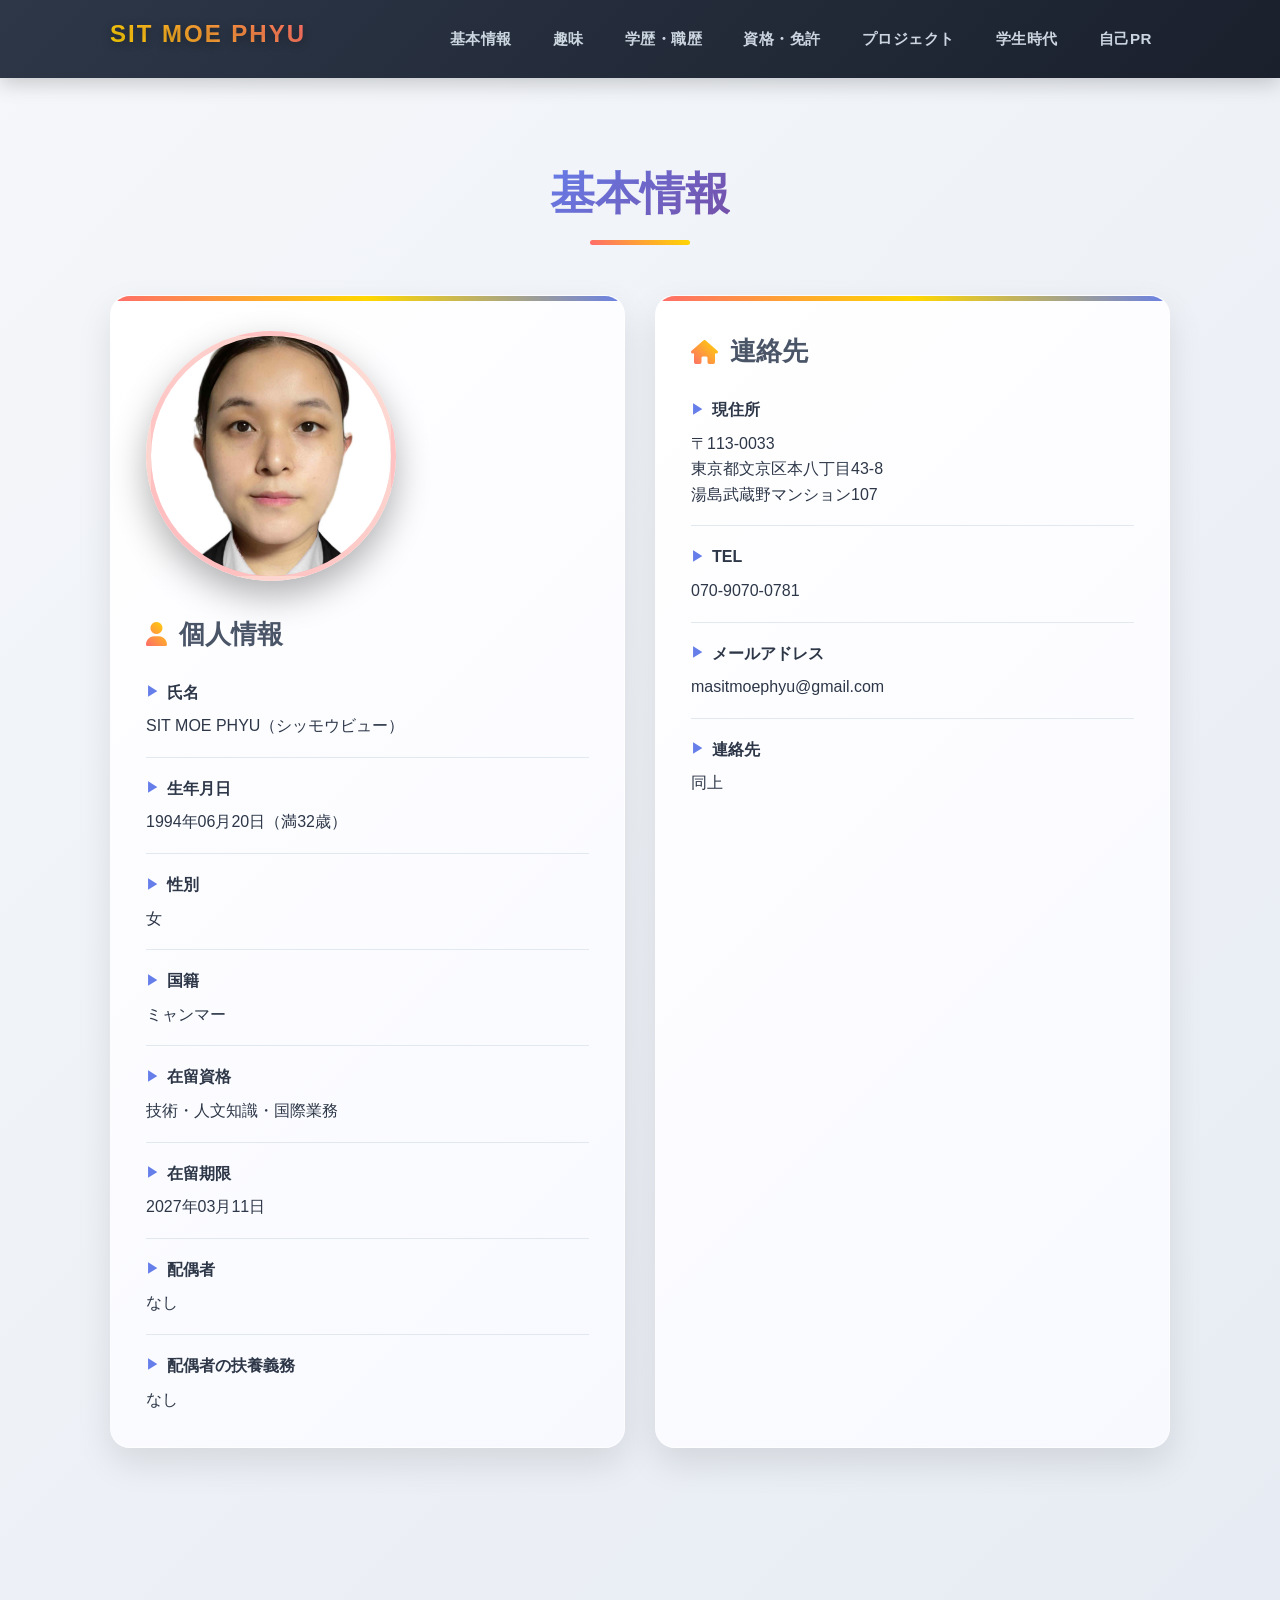
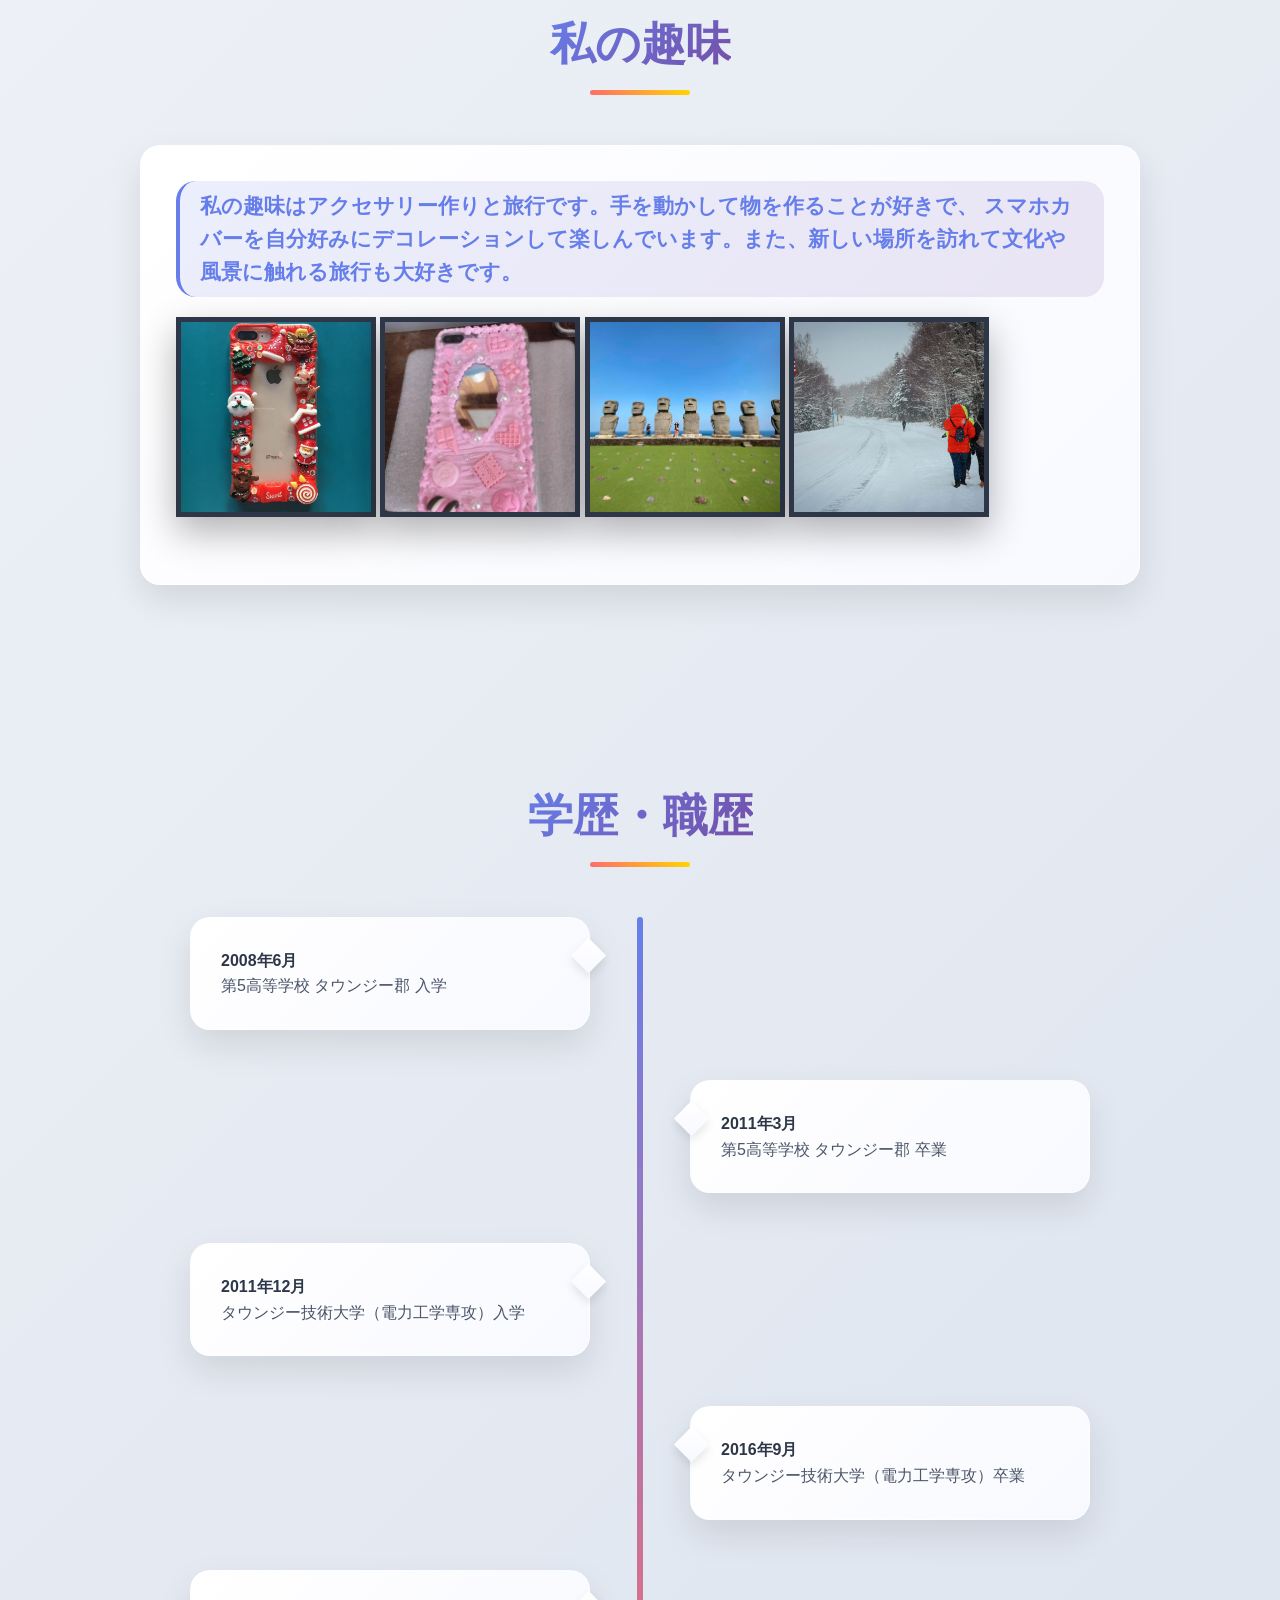
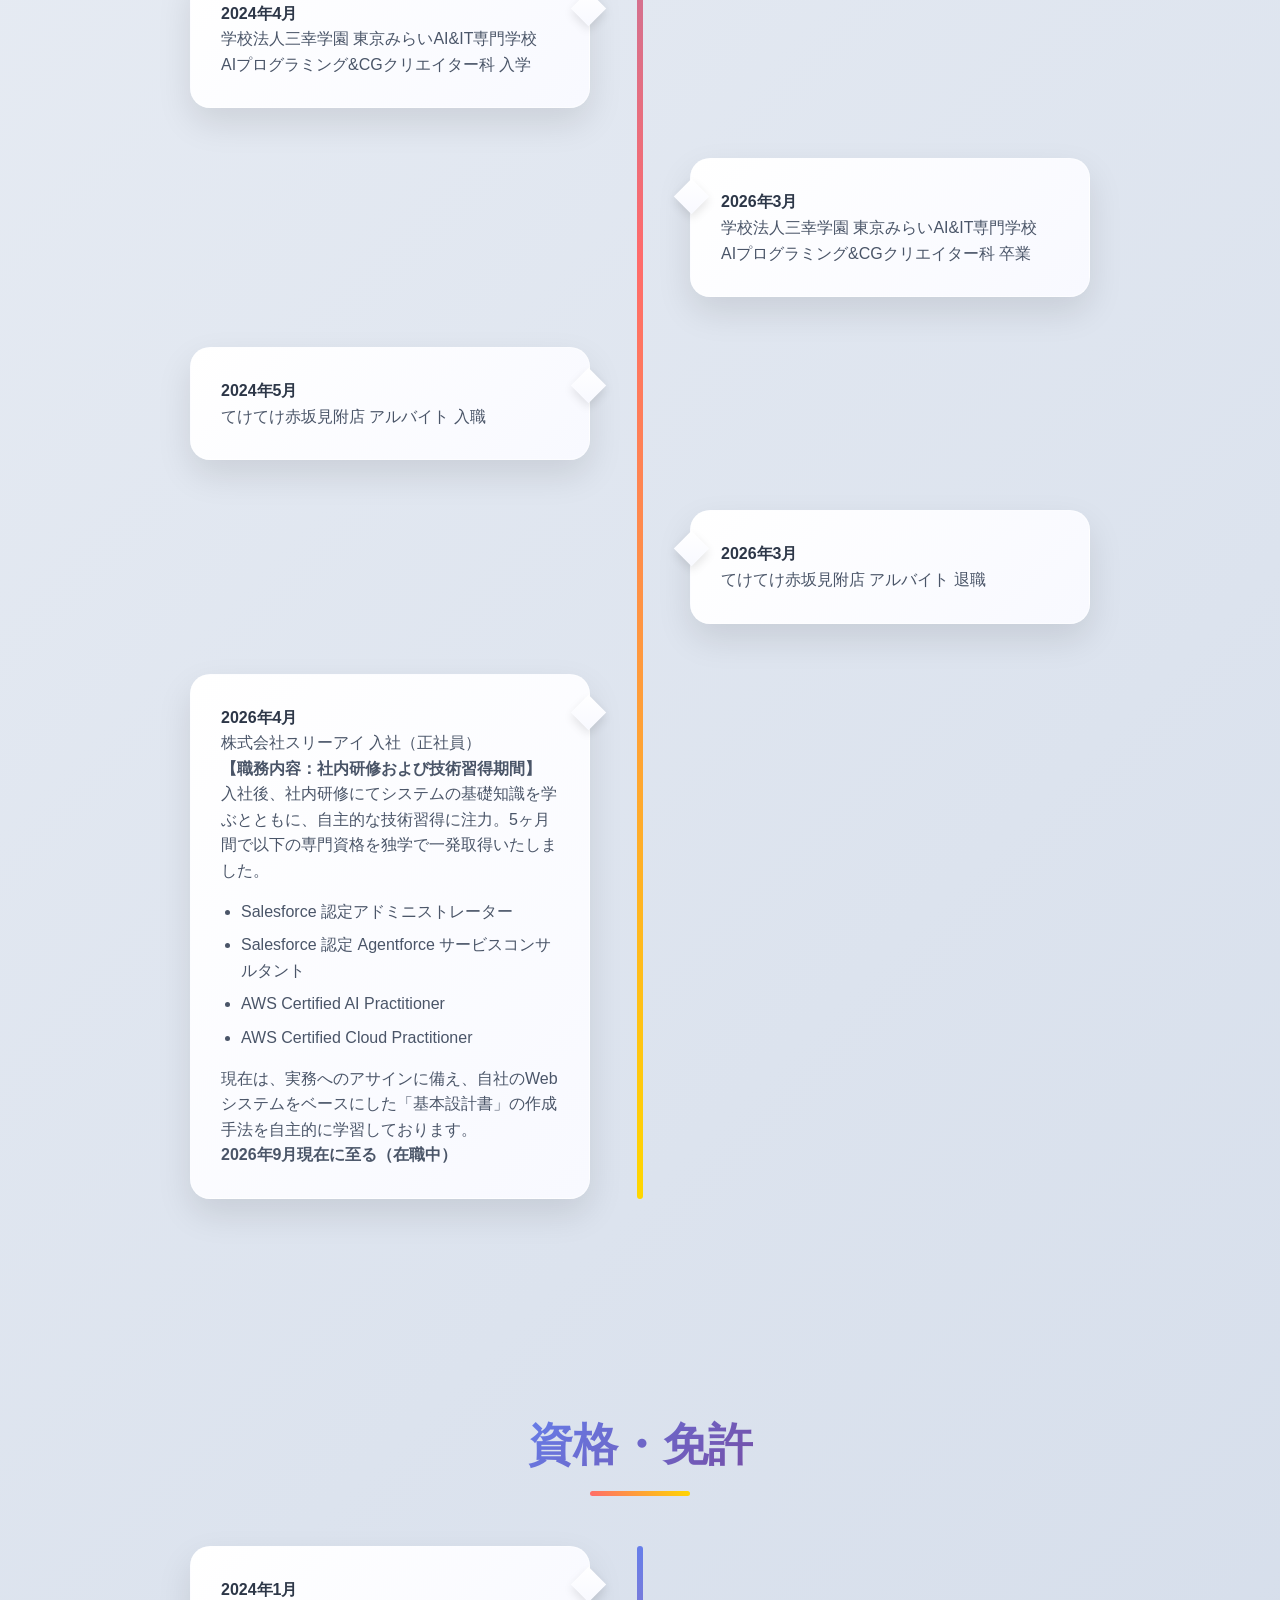
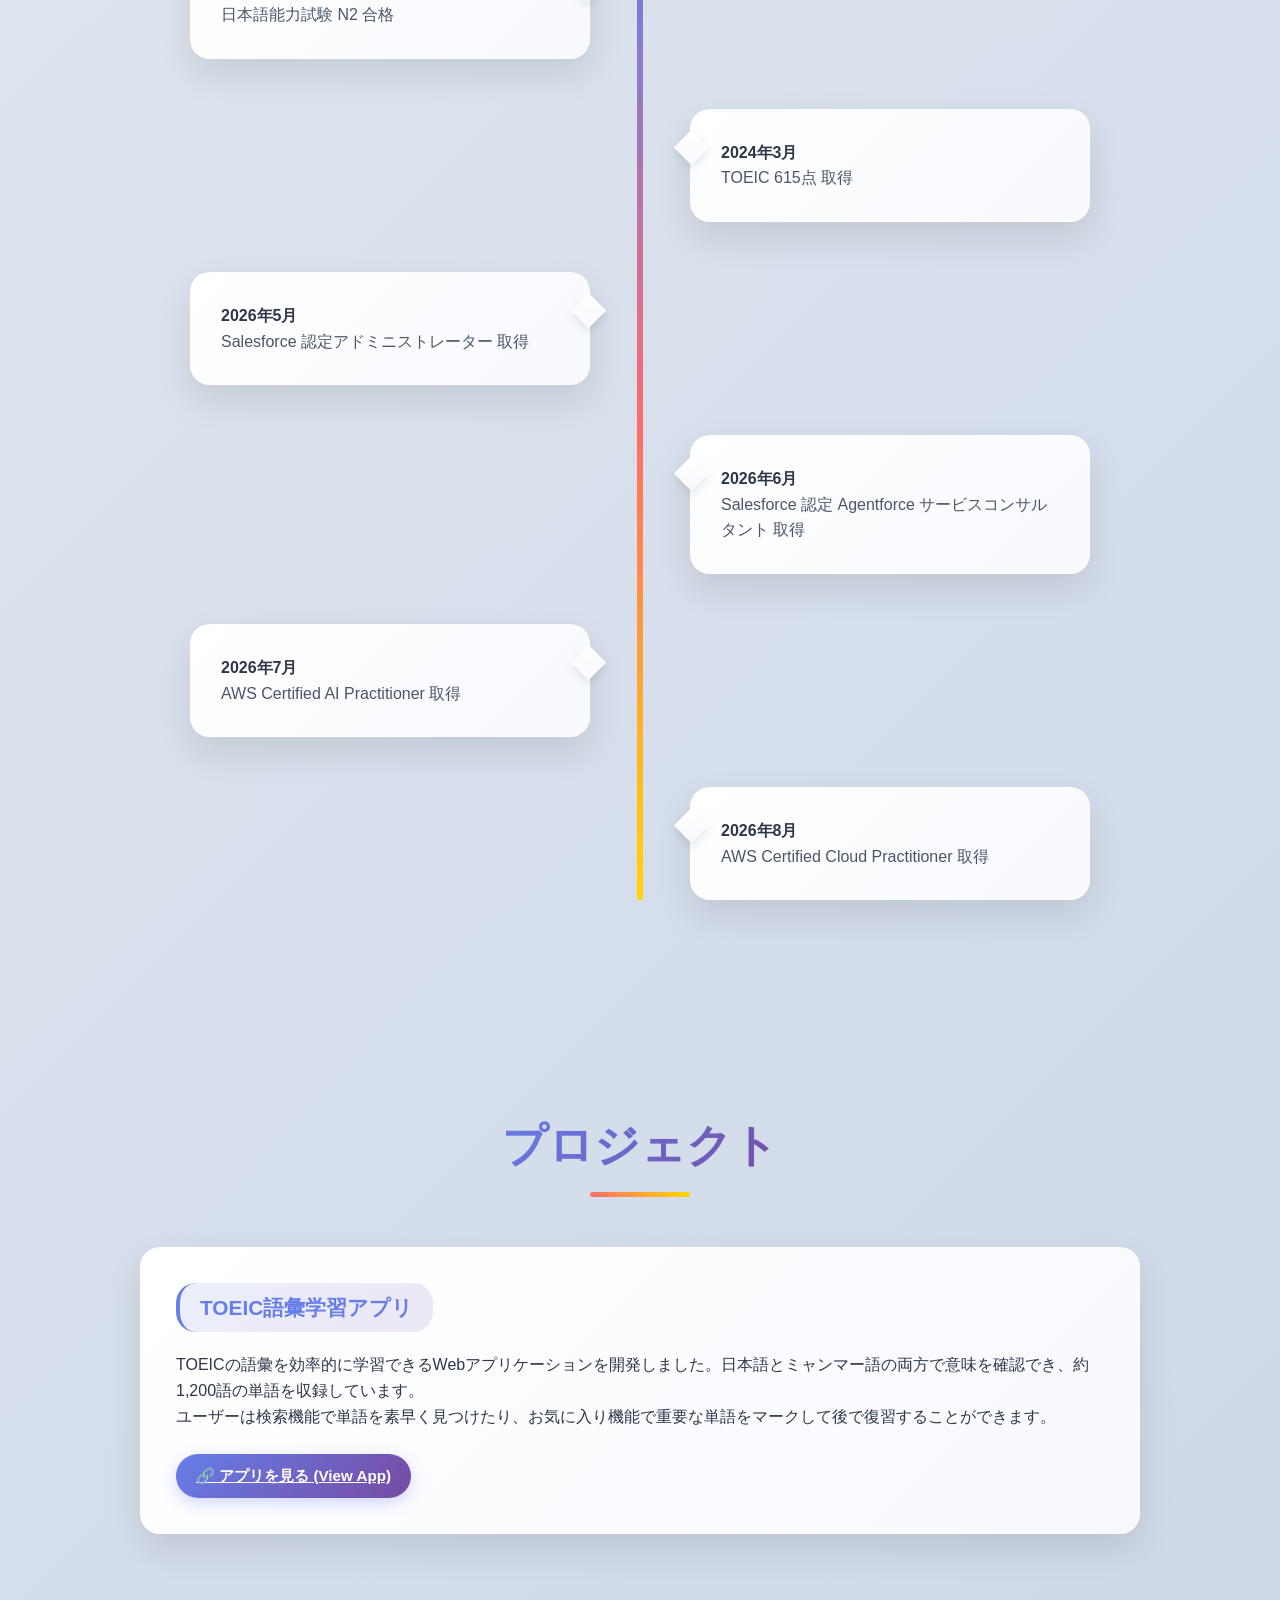
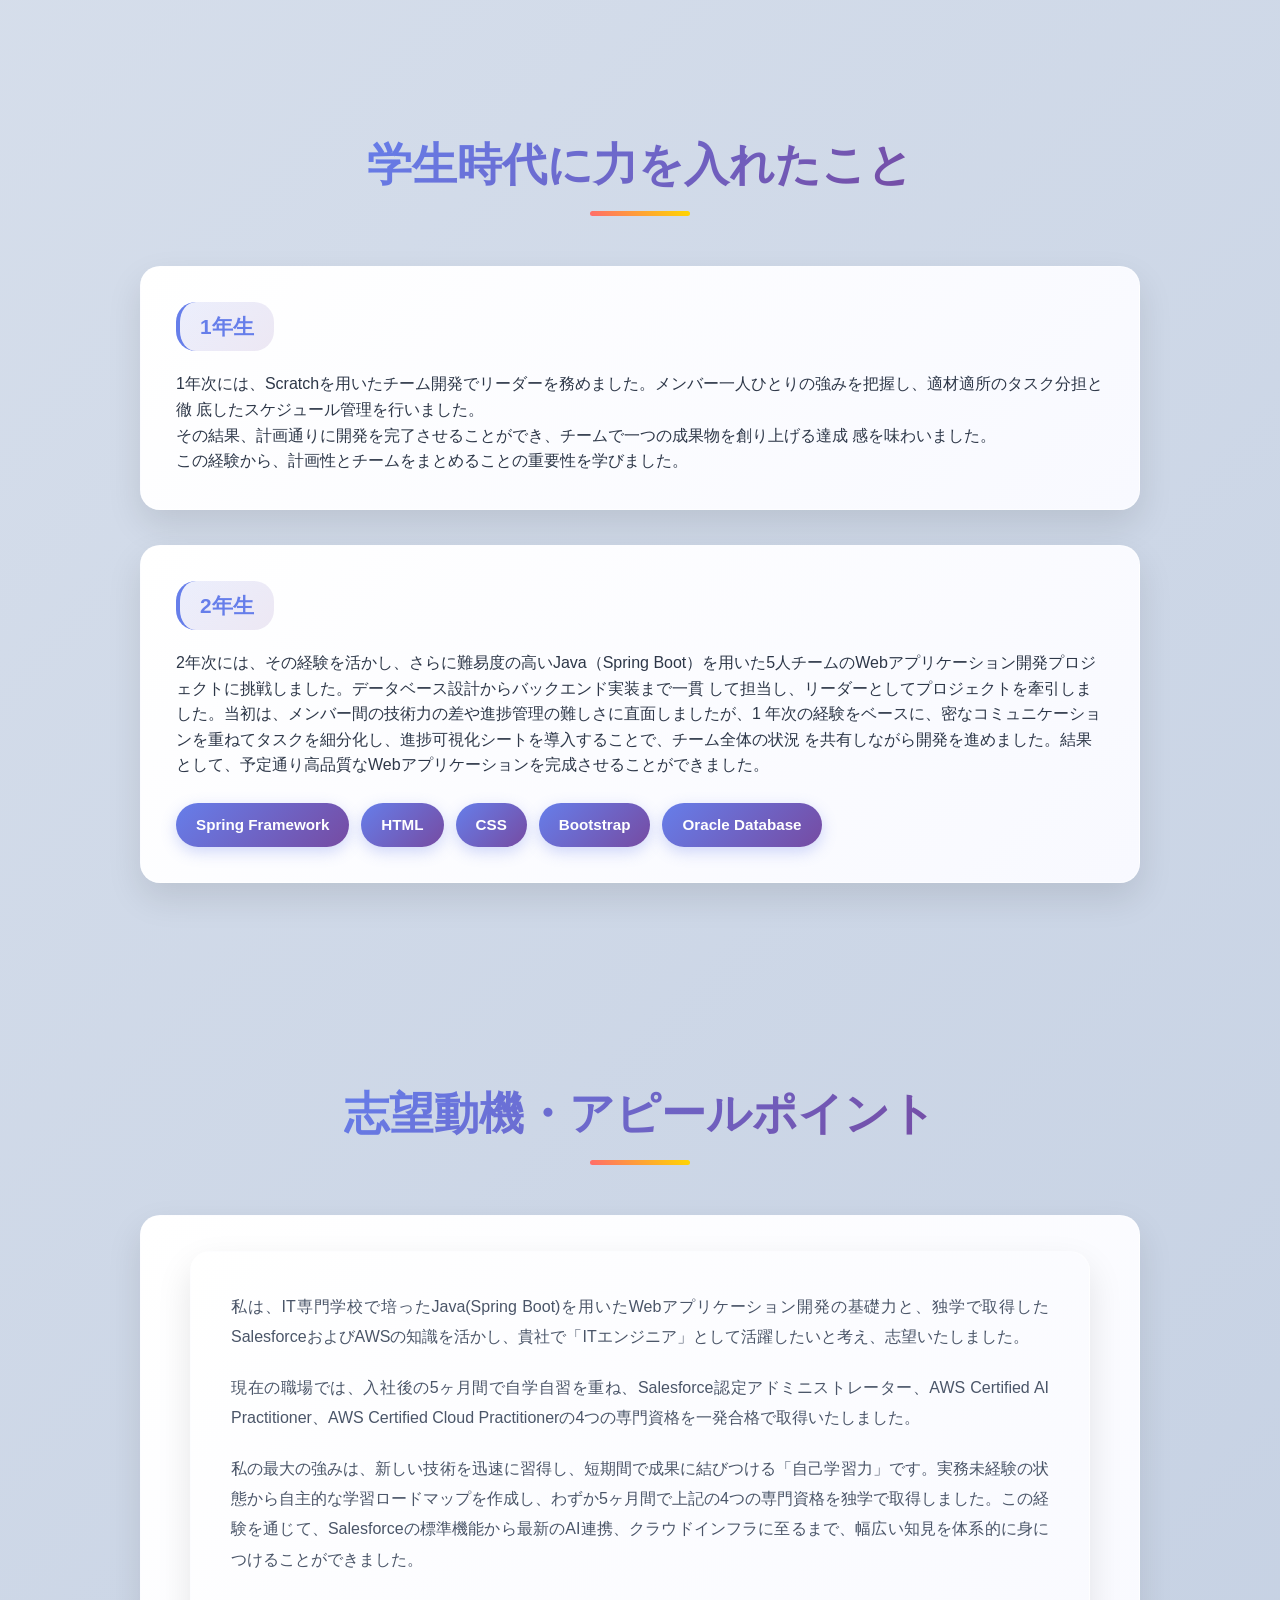
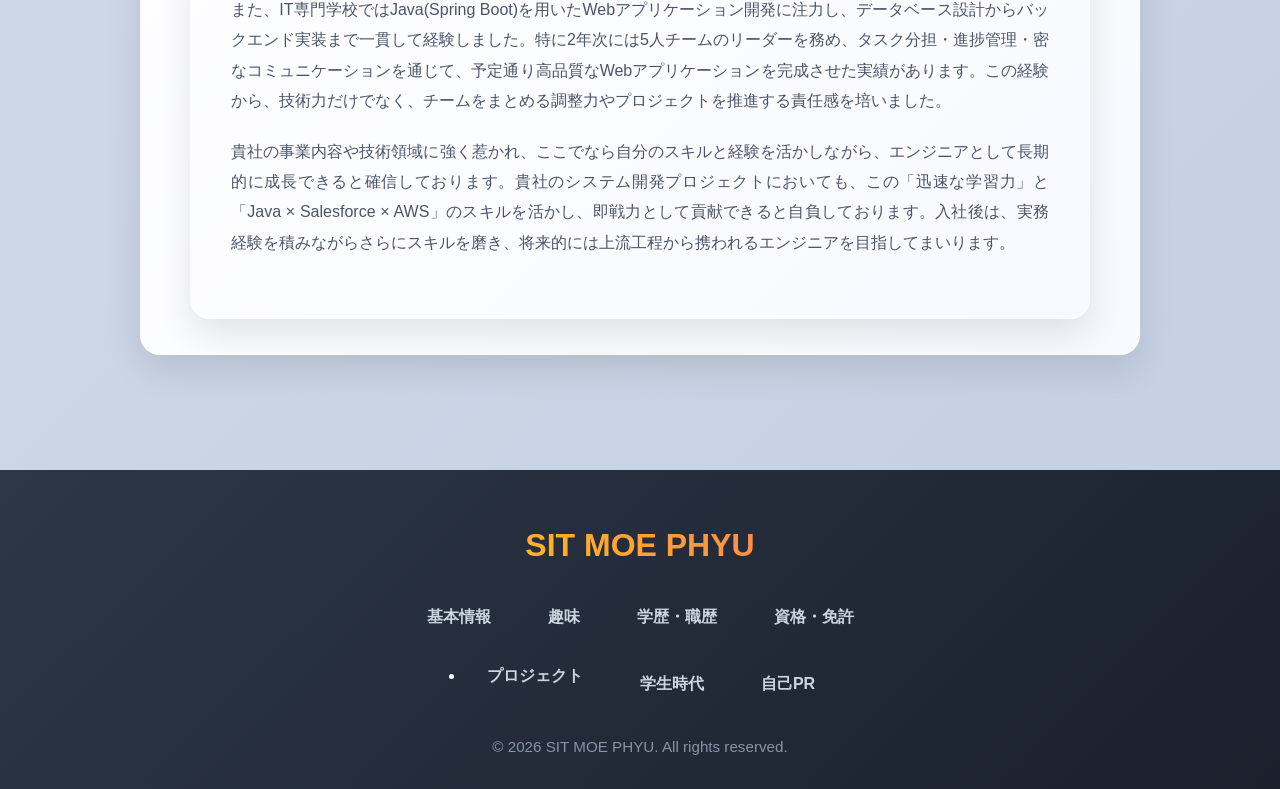
==== commit a0e2f466: "Update index.html" ====
--- a/index.html
+++ b/index.html
@@ -203,7 +203,7 @@
             <div class="timeline">
                 <div class="timeline-item">
                     <div class="timeline-content">
-                        <strong>2023年1月</strong>
+                        <strong>2024年1月</strong>
                         <p>日本語能力試験 N2 合格</p>
                     </div>
                 </div>
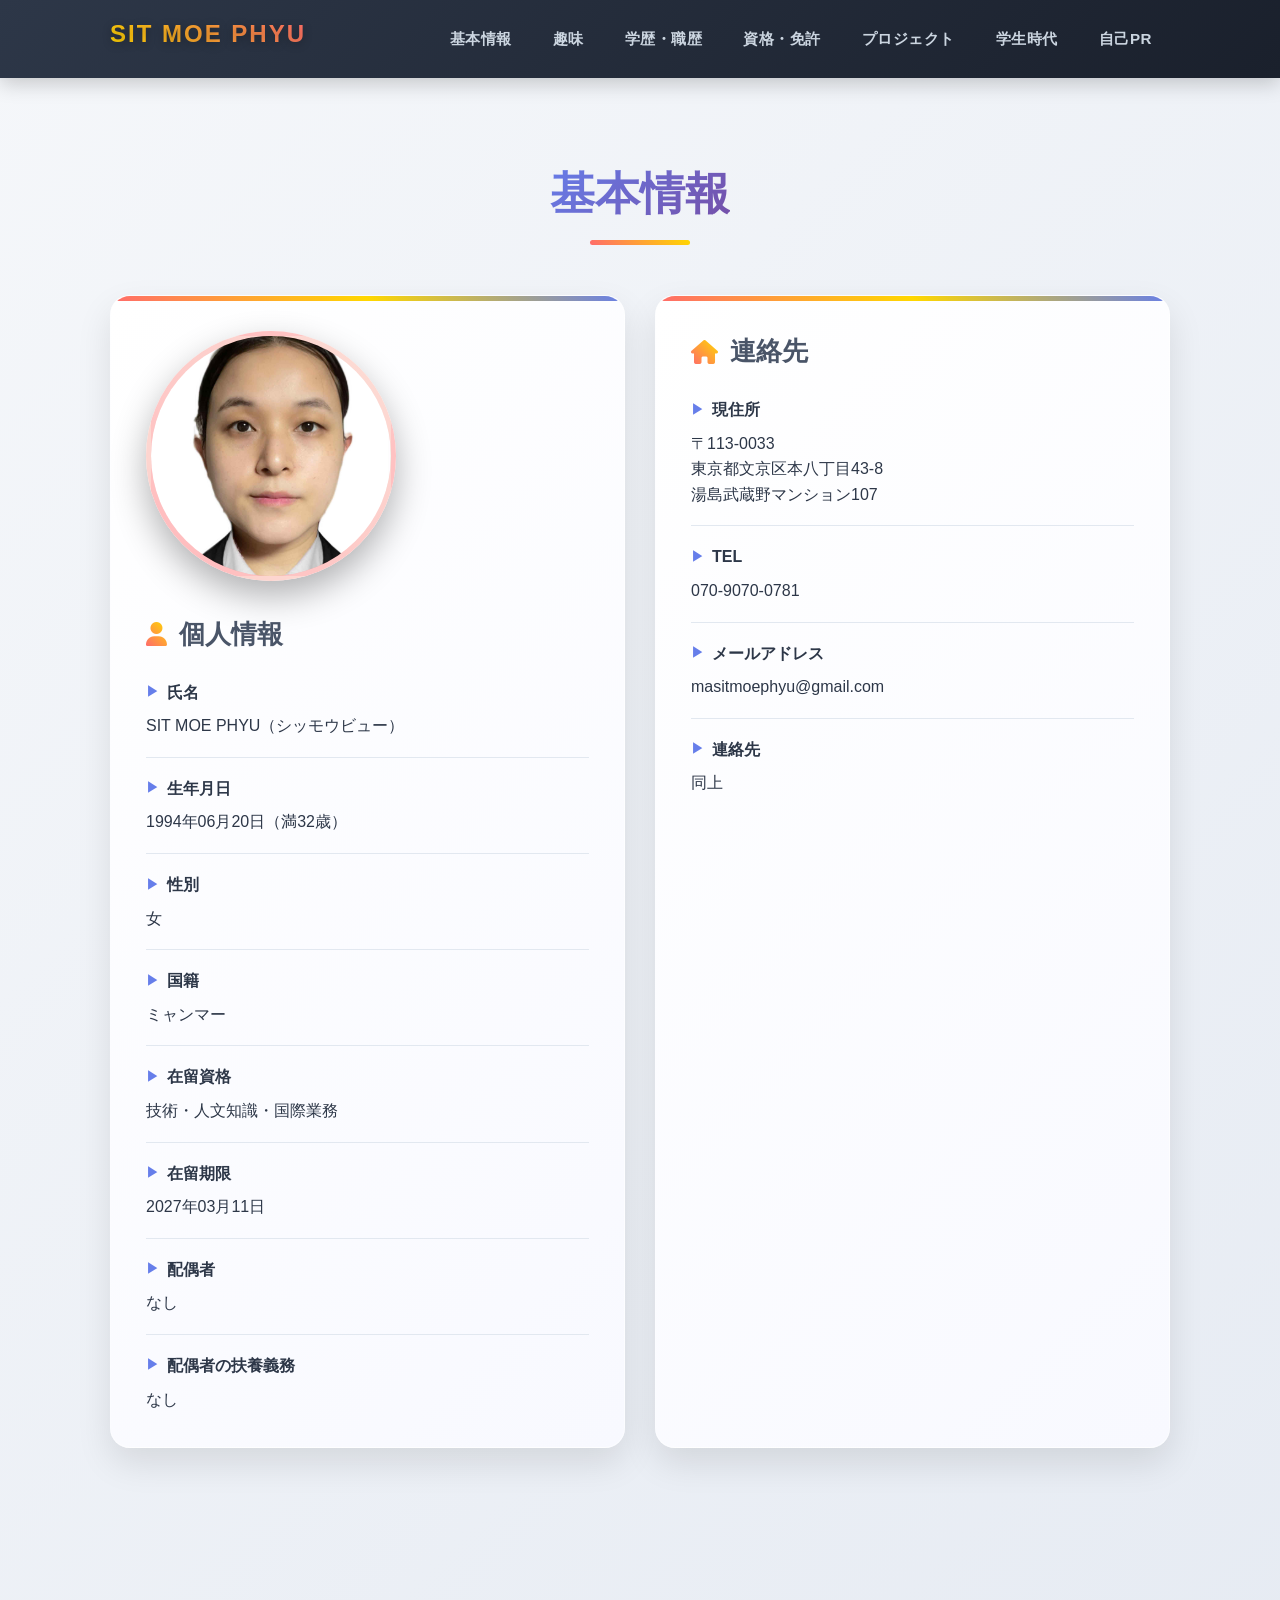
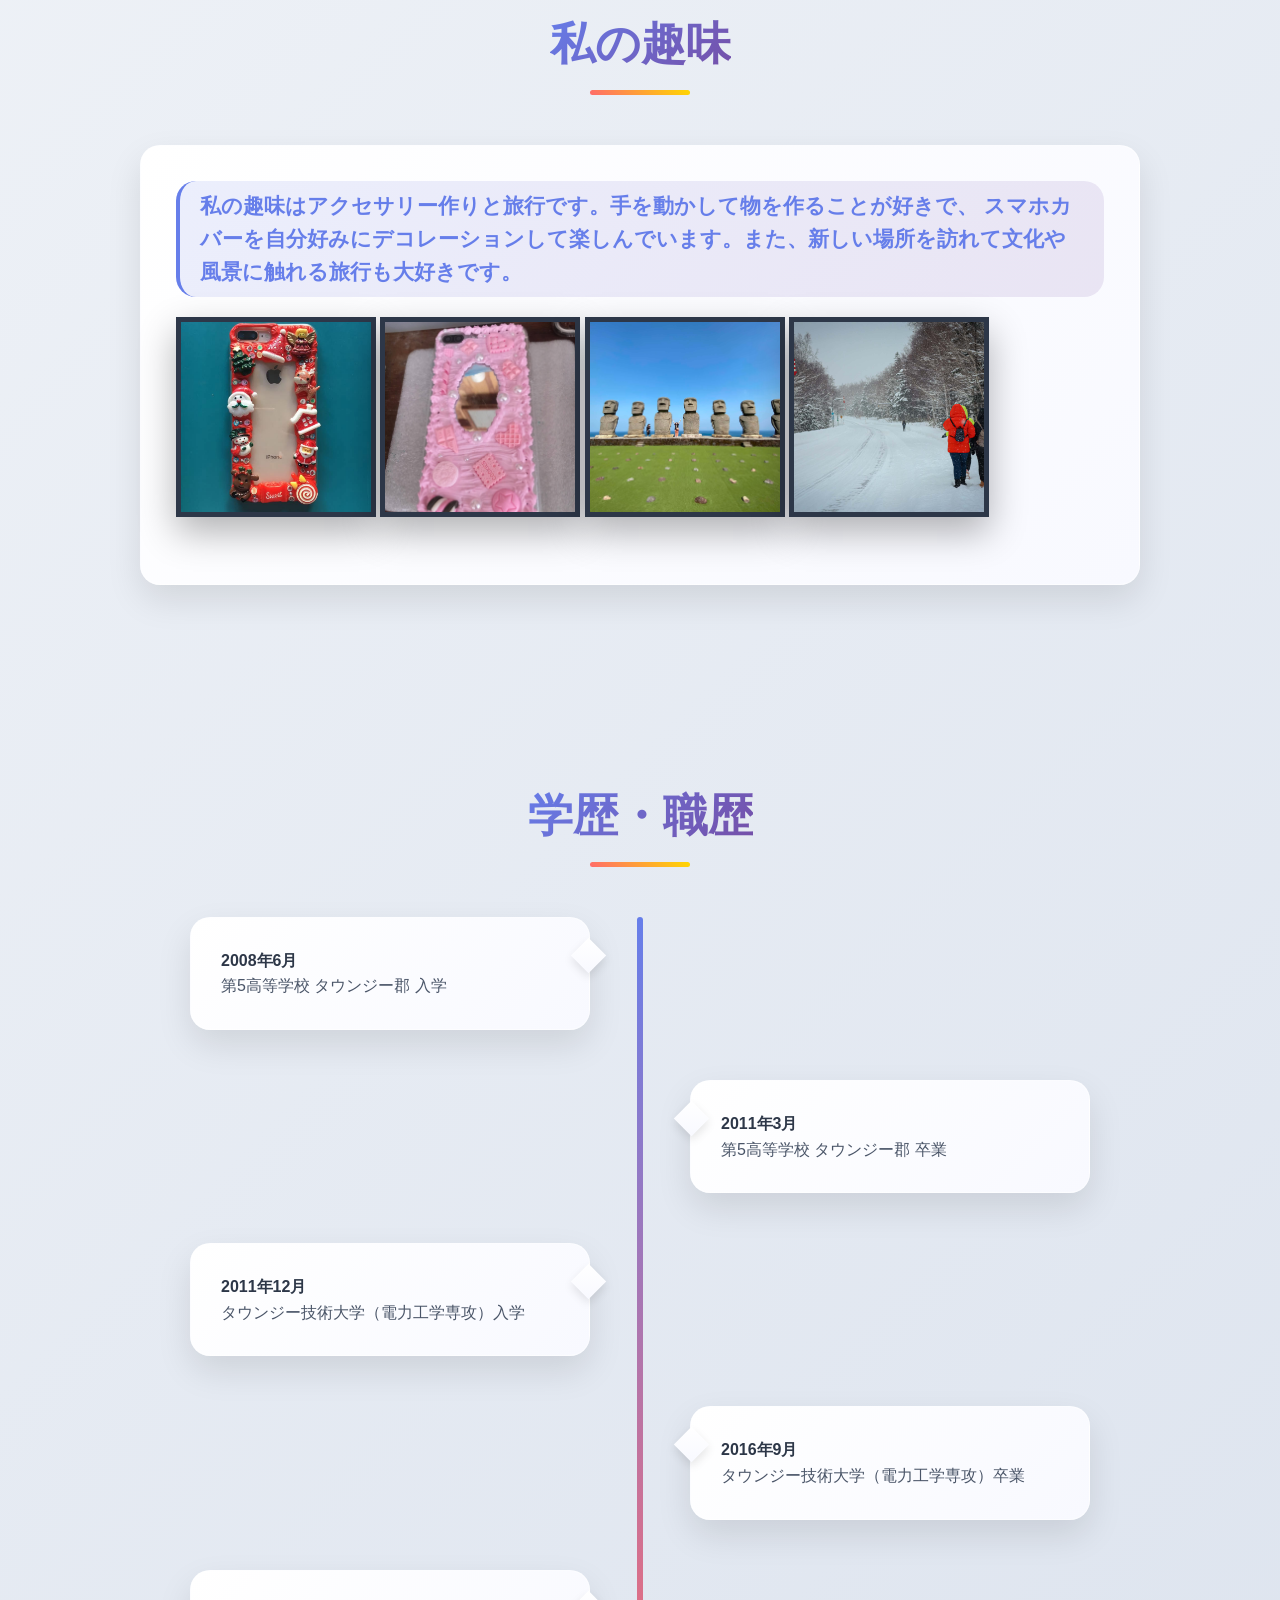
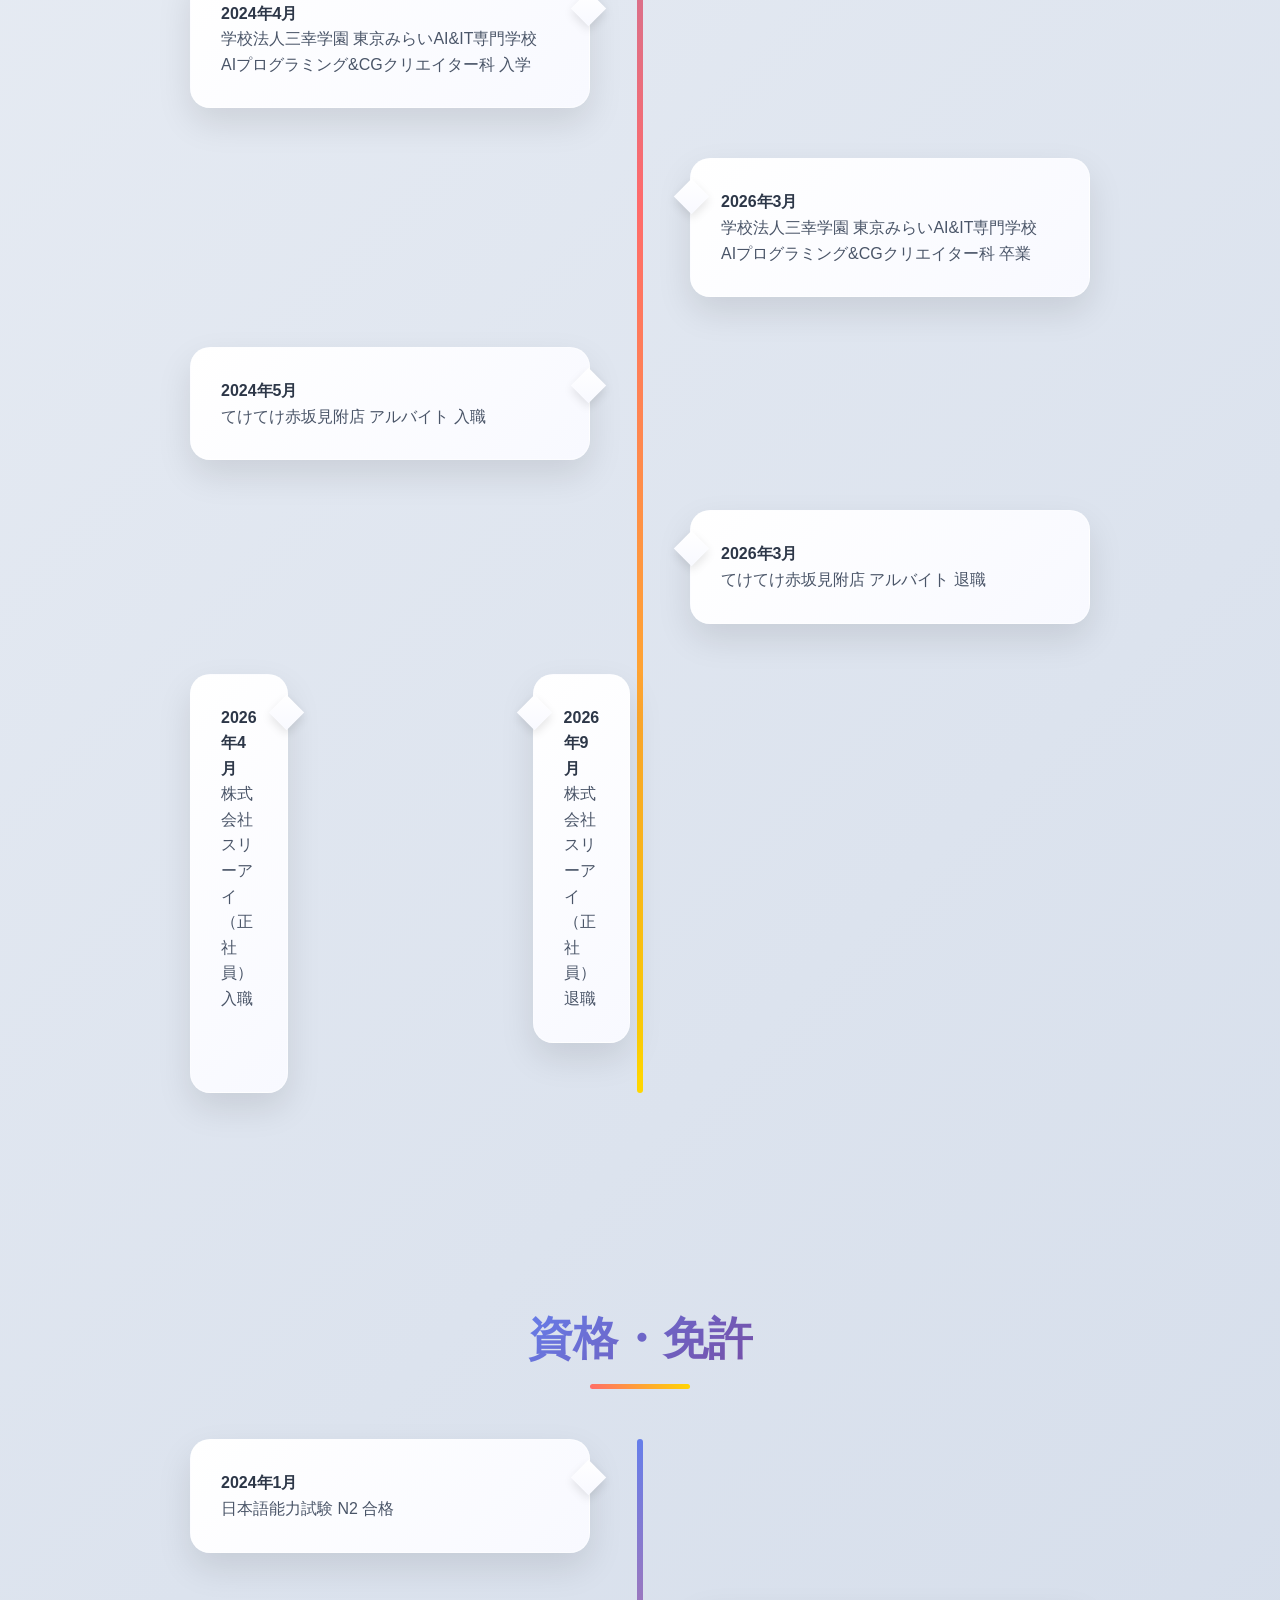
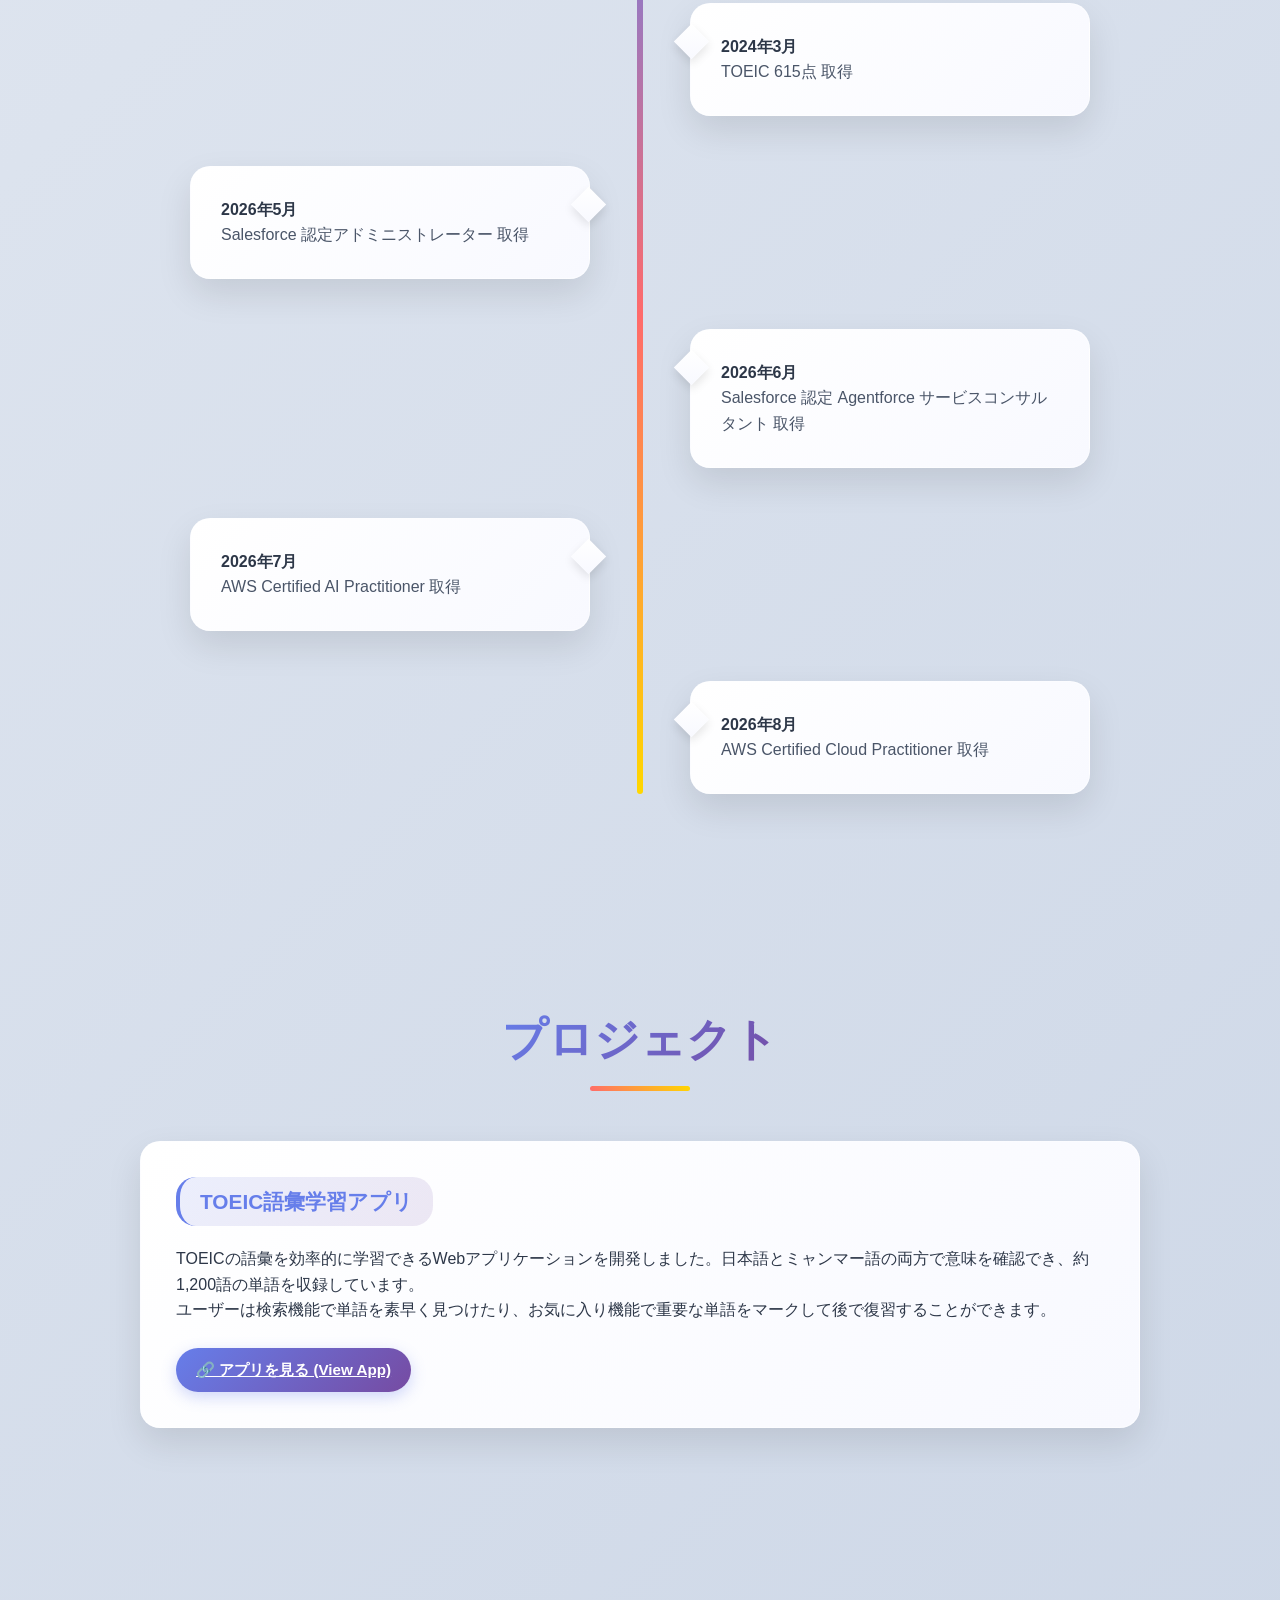
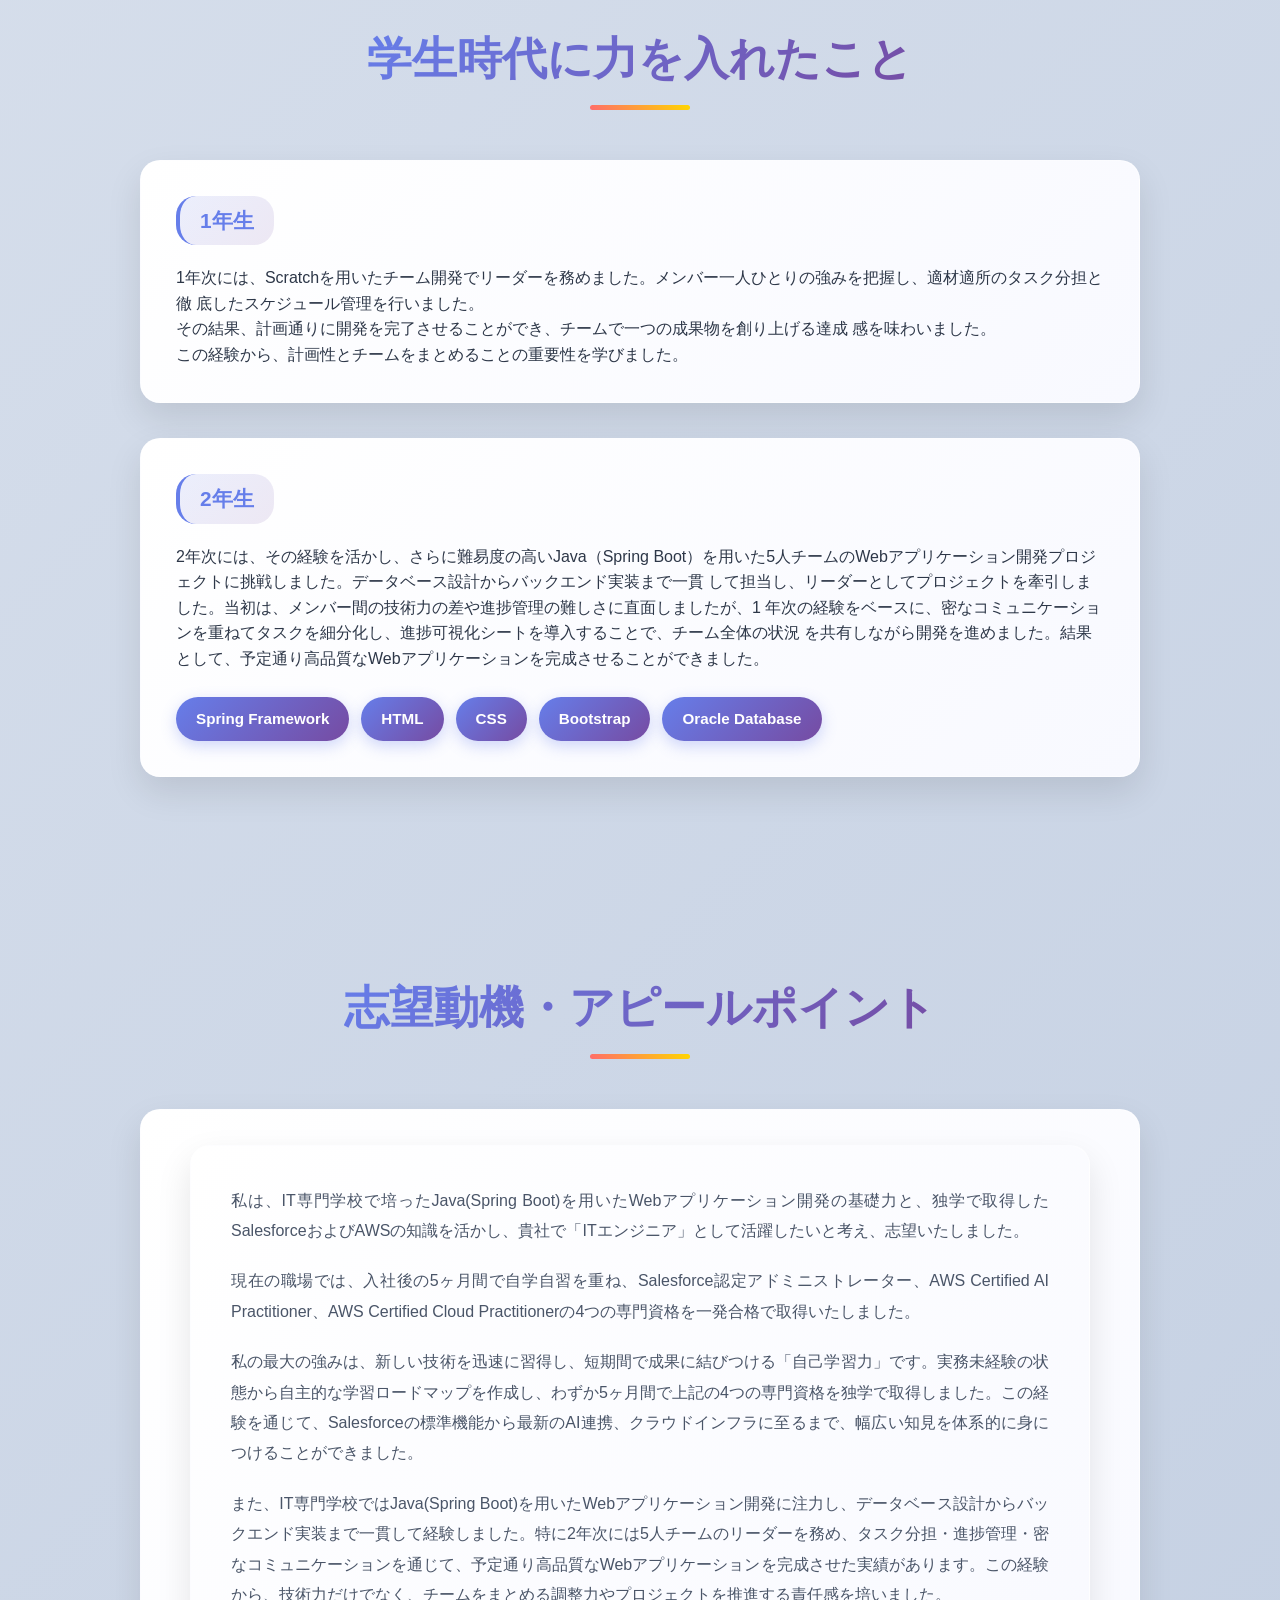
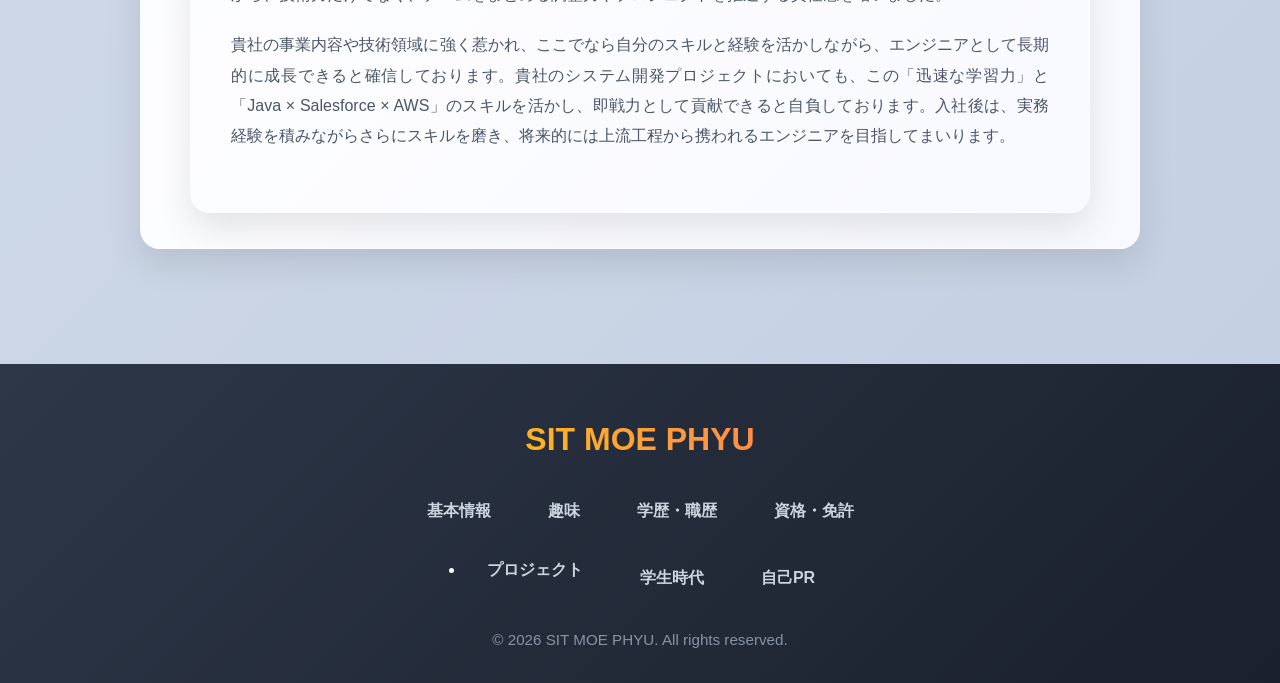
==== commit 992a85e7: "Update index.html" ====
--- a/index.html
+++ b/index.html
@@ -177,17 +177,14 @@
                 <div class="timeline-item">
                     <div class="timeline-content">
                         <strong>2026年4月</strong>
-                        <p>株式会社スリーアイ 入社（正社員）</p>
-                        <p><strong>【職務内容：社内研修および技術習得期間】</strong></p>
-                        <p>入社後、社内研修にてシステムの基礎知識を学ぶとともに、自主的な技術習得に注力。5ヶ月間で以下の専門資格を独学で一発取得いたしました。</p>
-                        <ul>
-                            <li>Salesforce 認定アドミニストレーター</li>
-                            <li>Salesforce 認定 Agentforce サービスコンサルタント</li>
-                            <li>AWS Certified AI Practitioner</li>
-                            <li>AWS Certified Cloud Practitioner</li>
-                        </ul>
-                        <p>現在は、実務へのアサインに備え、自社のWebシステムをベースにした「基本設計書」の作成手法を自主的に学習しております。</p>
-                        <p><strong>2026年9月現在に至る（在職中）</strong></p>
+                        <p>株式会社スリーアイ （正社員）入職</p>
+                       
+                    </div>
+                    <div class="timeline-item">
+                    <div class="timeline-content">
+                        <strong>2026年9月</strong>
+                        <p>株式会社スリーアイ （正社員）退職</p>
+                       
                     </div>
                 </div>
             </div>
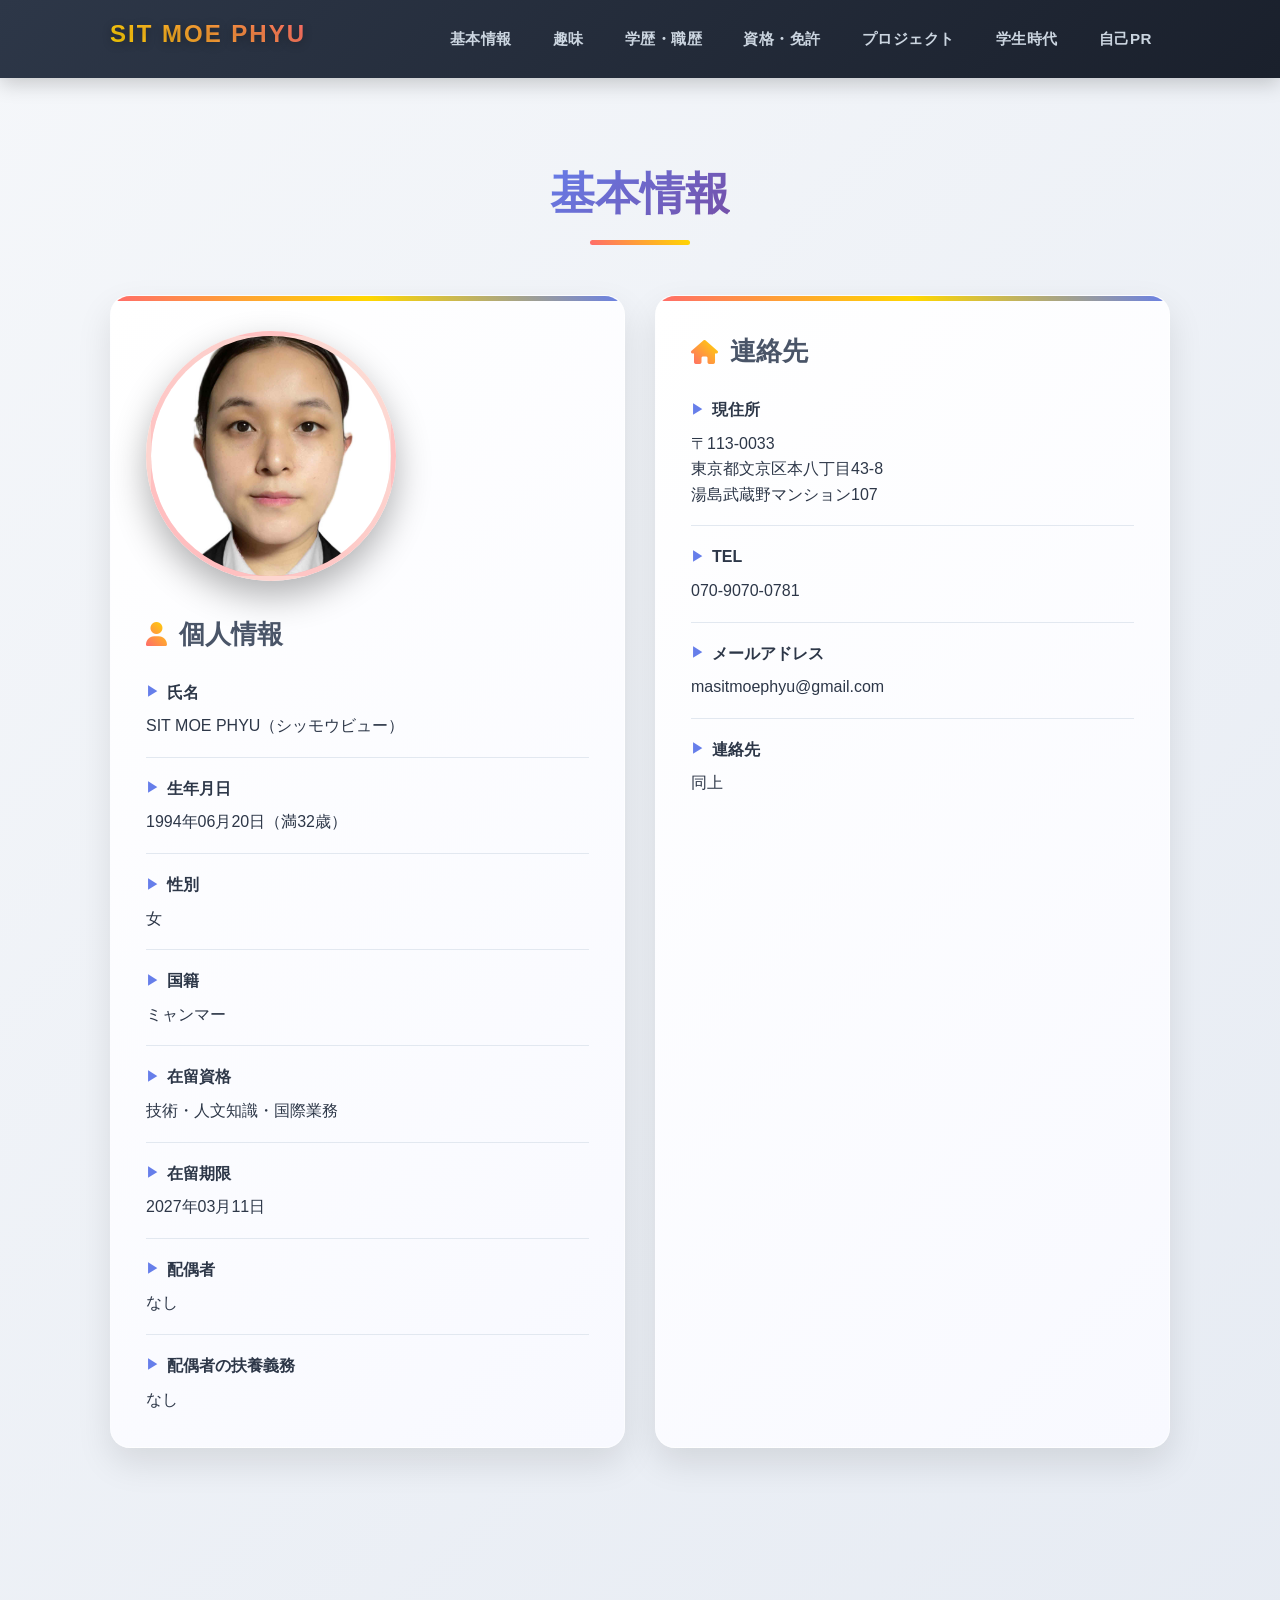
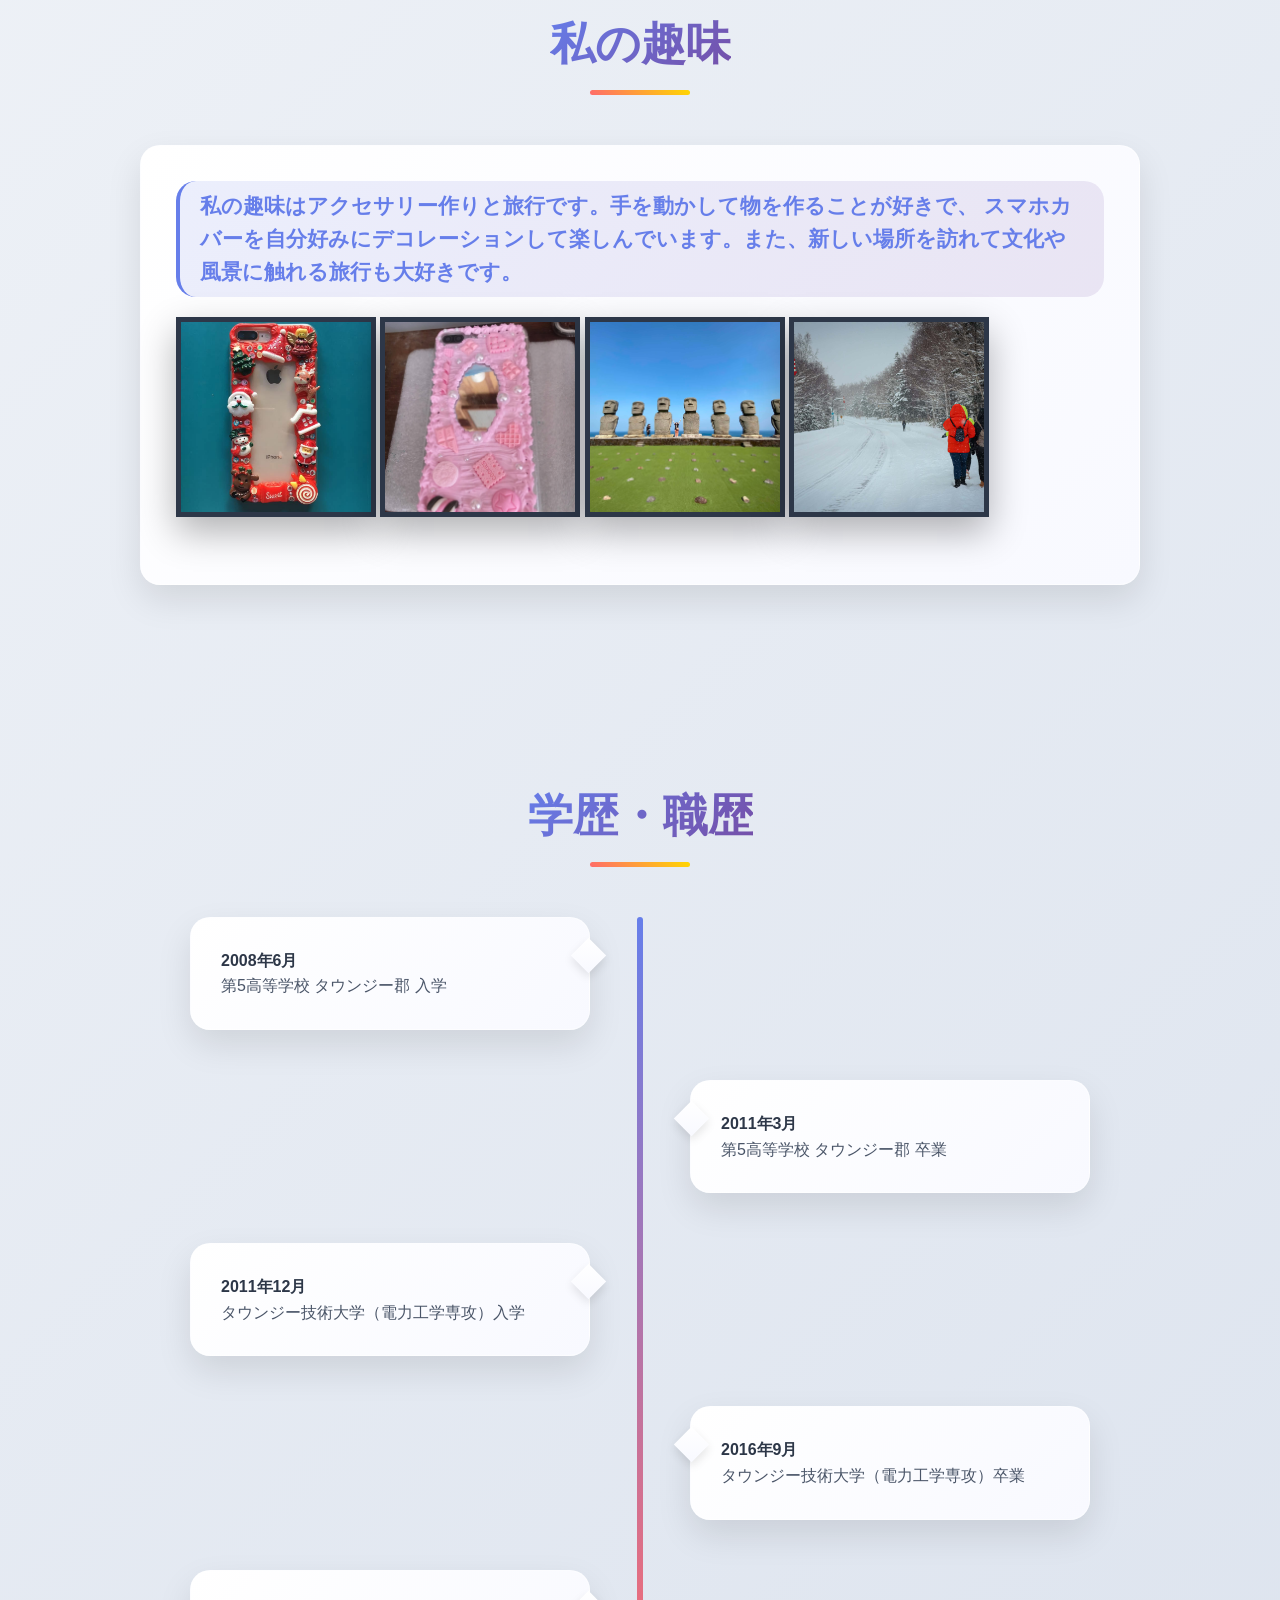
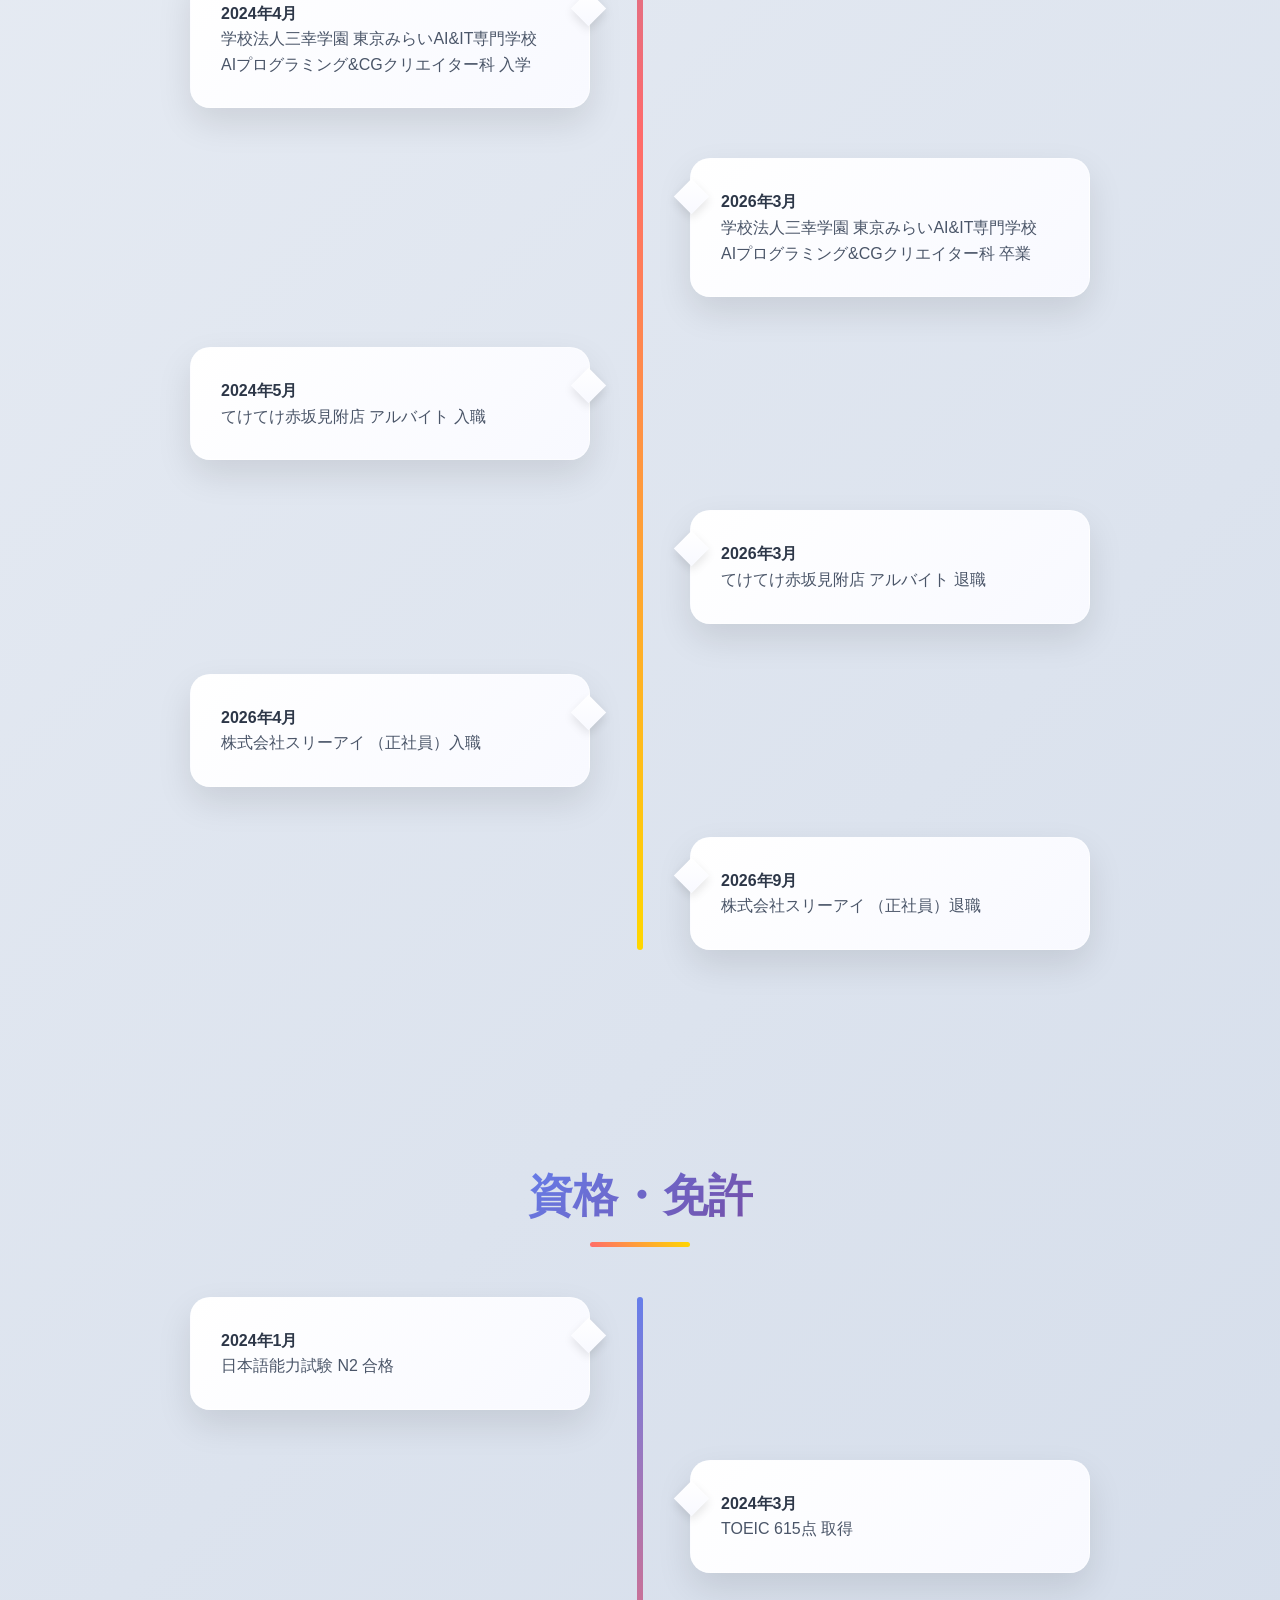
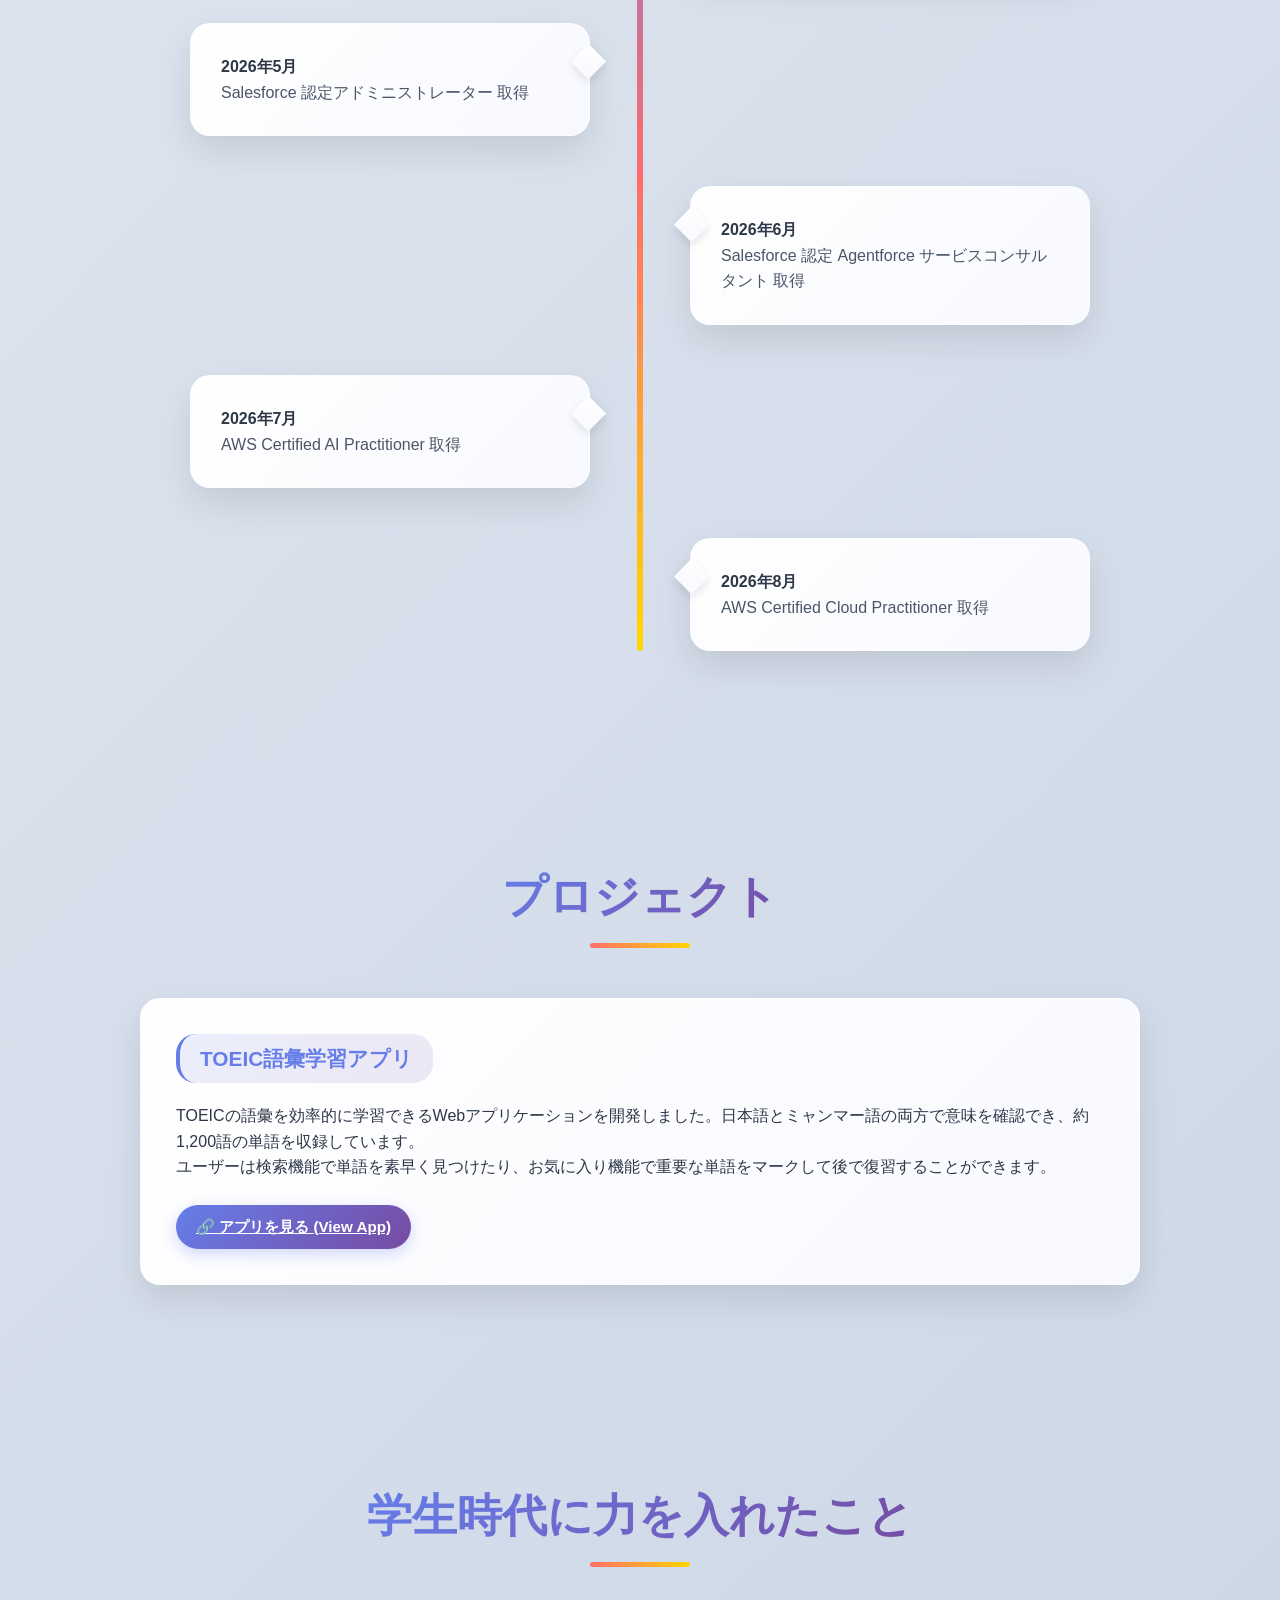
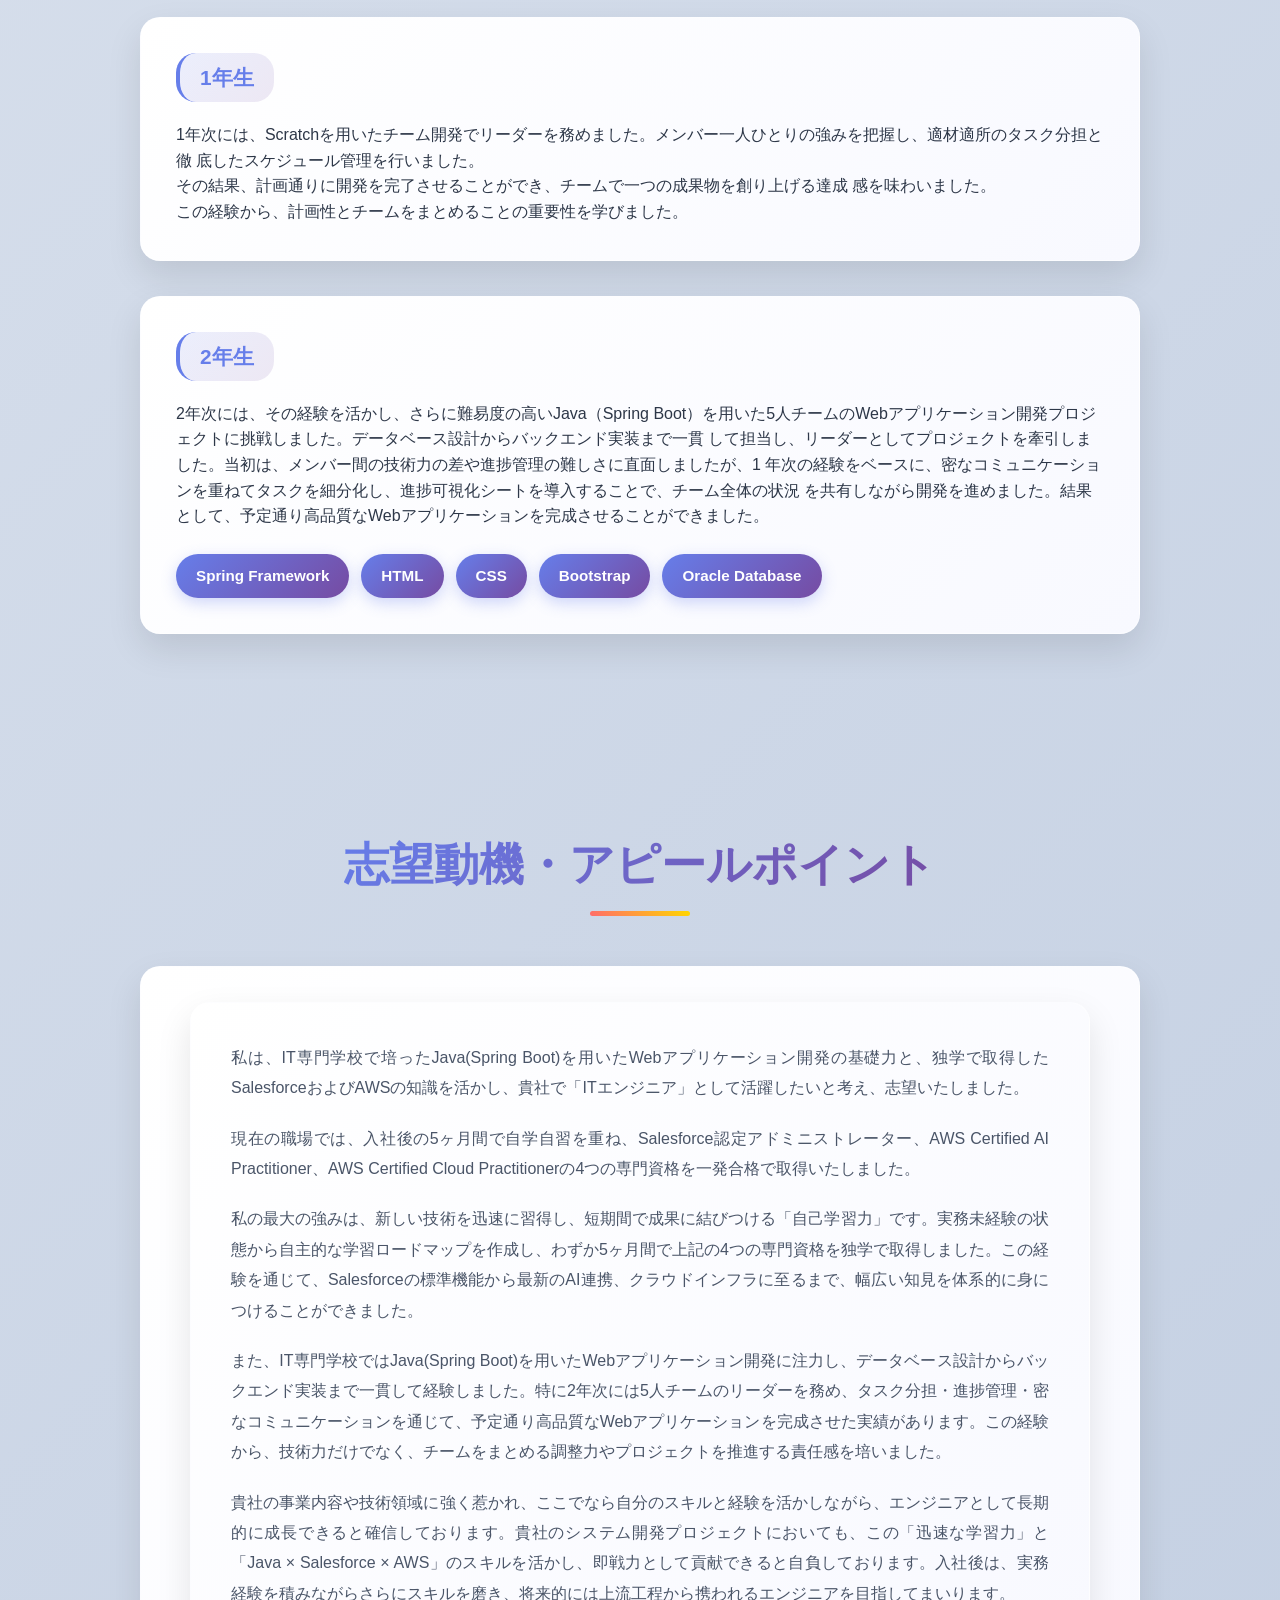
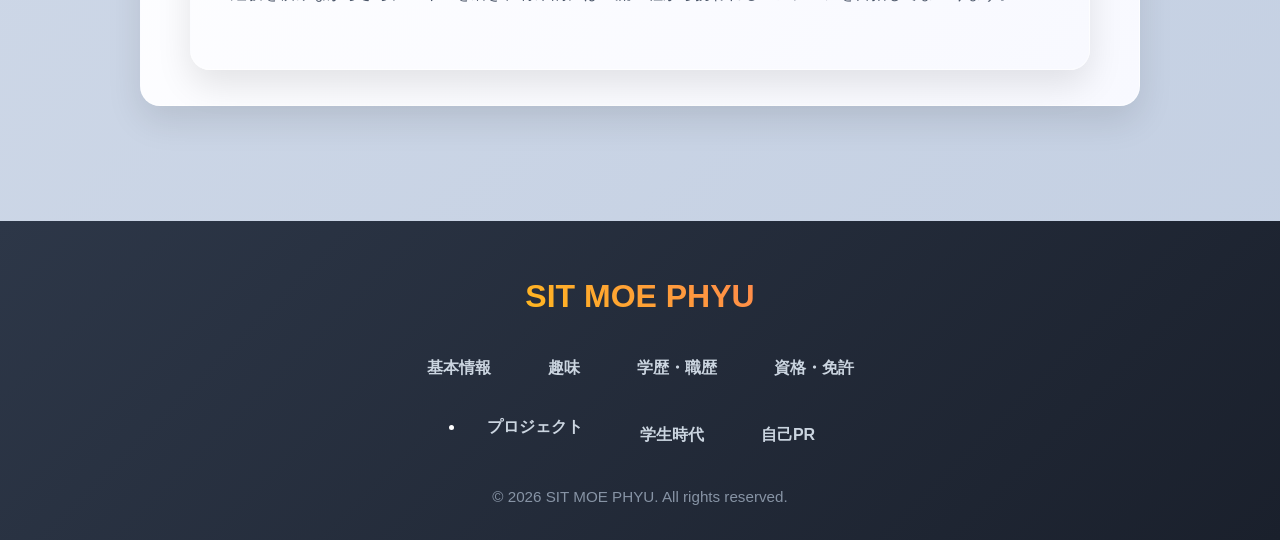
==== commit 8e0fbd76: "Update index.html" ====
--- a/index.html
+++ b/index.html
@@ -13,7 +13,7 @@
     <!-- ナビゲーション -->
     <nav>
         <div class="container nav-container">
-           <!-- <img src="image/download (4).jpg" alt="SIT MOE PHYU" class="profile-img"> -->
+           <!-- <img src="image/me.jpg" alt="SIT MOE PHYU" class="profile-img"> -->
 
             <h1 class="logo">SIT MOE PHYU</h1>
             <ul class="nav-links">
@@ -178,13 +178,13 @@
                     <div class="timeline-content">
                         <strong>2026年4月</strong>
                         <p>株式会社スリーアイ （正社員）入職</p>
-                       
+                       </div>
                     </div>
                     <div class="timeline-item">
                     <div class="timeline-content">
                         <strong>2026年9月</strong>
                         <p>株式会社スリーアイ （正社員）退職</p>
-                       
+                       </div>
                     </div>
                 </div>
             </div>
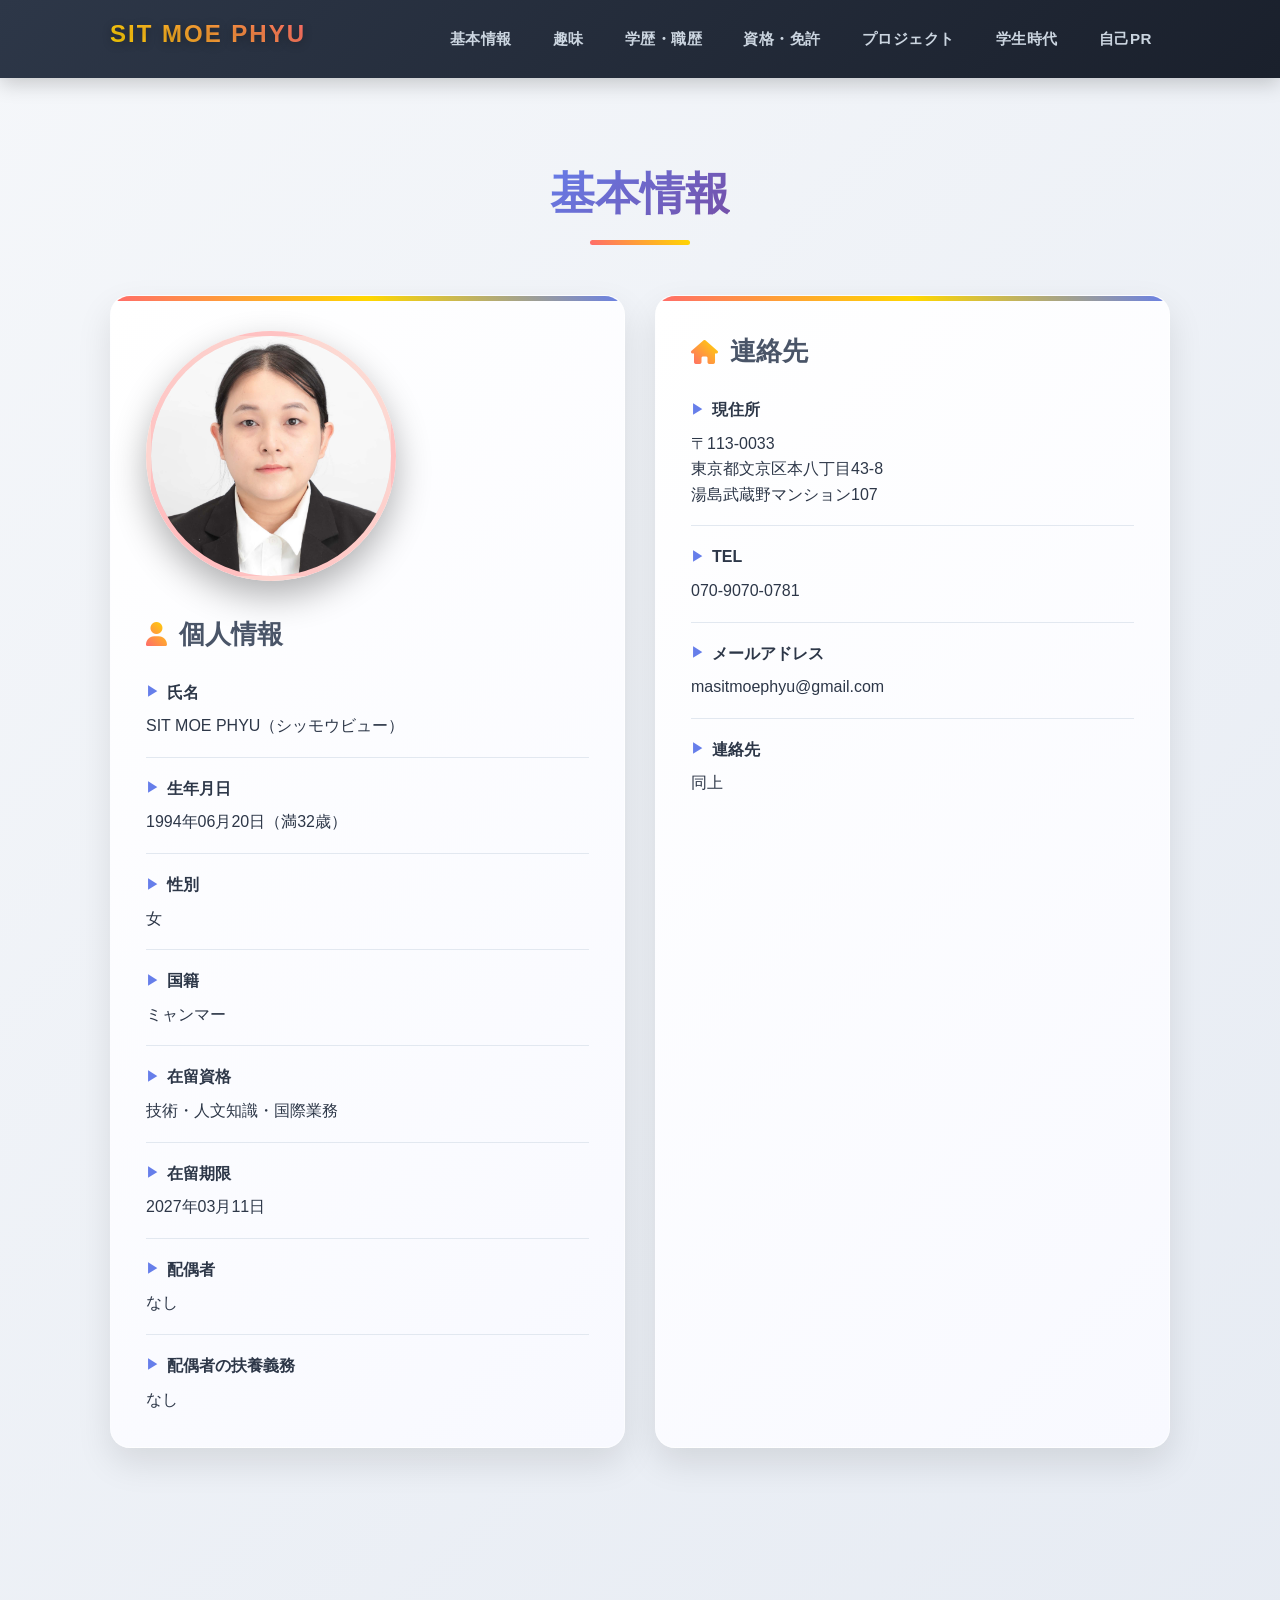
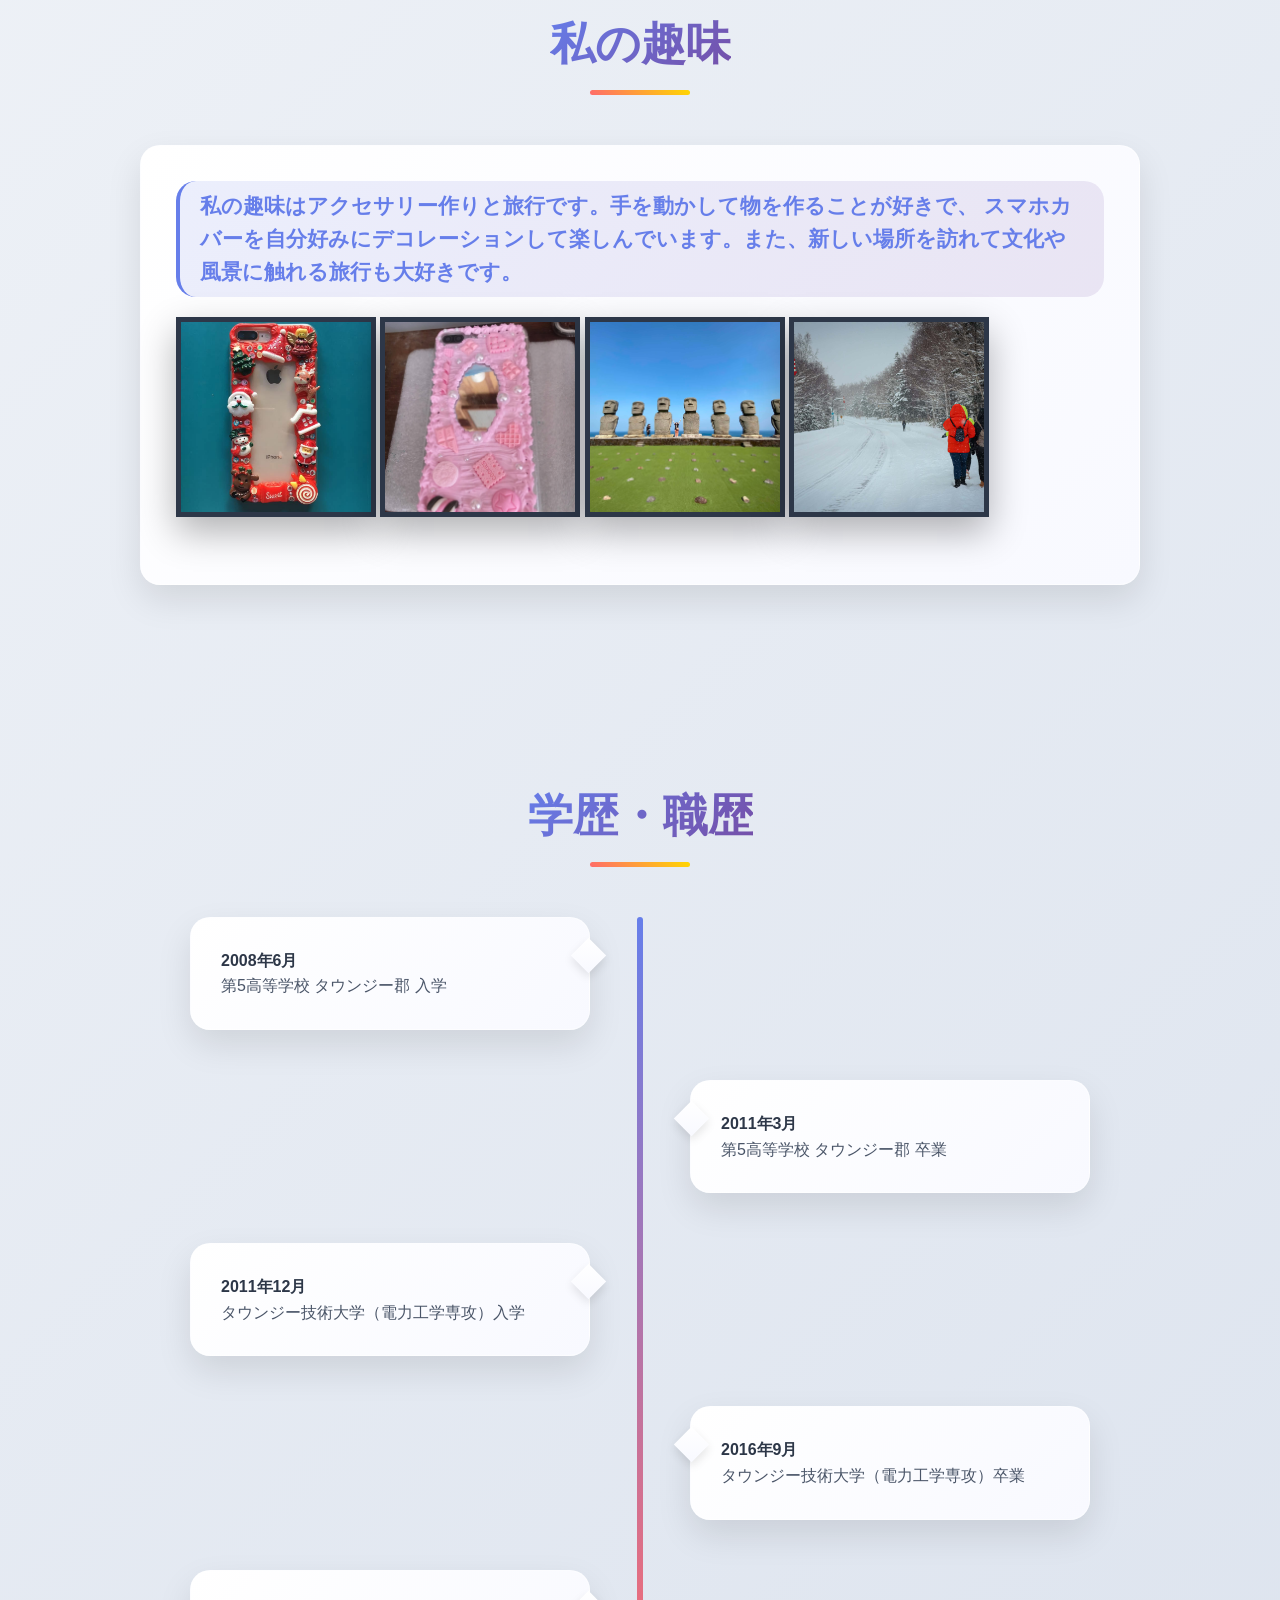
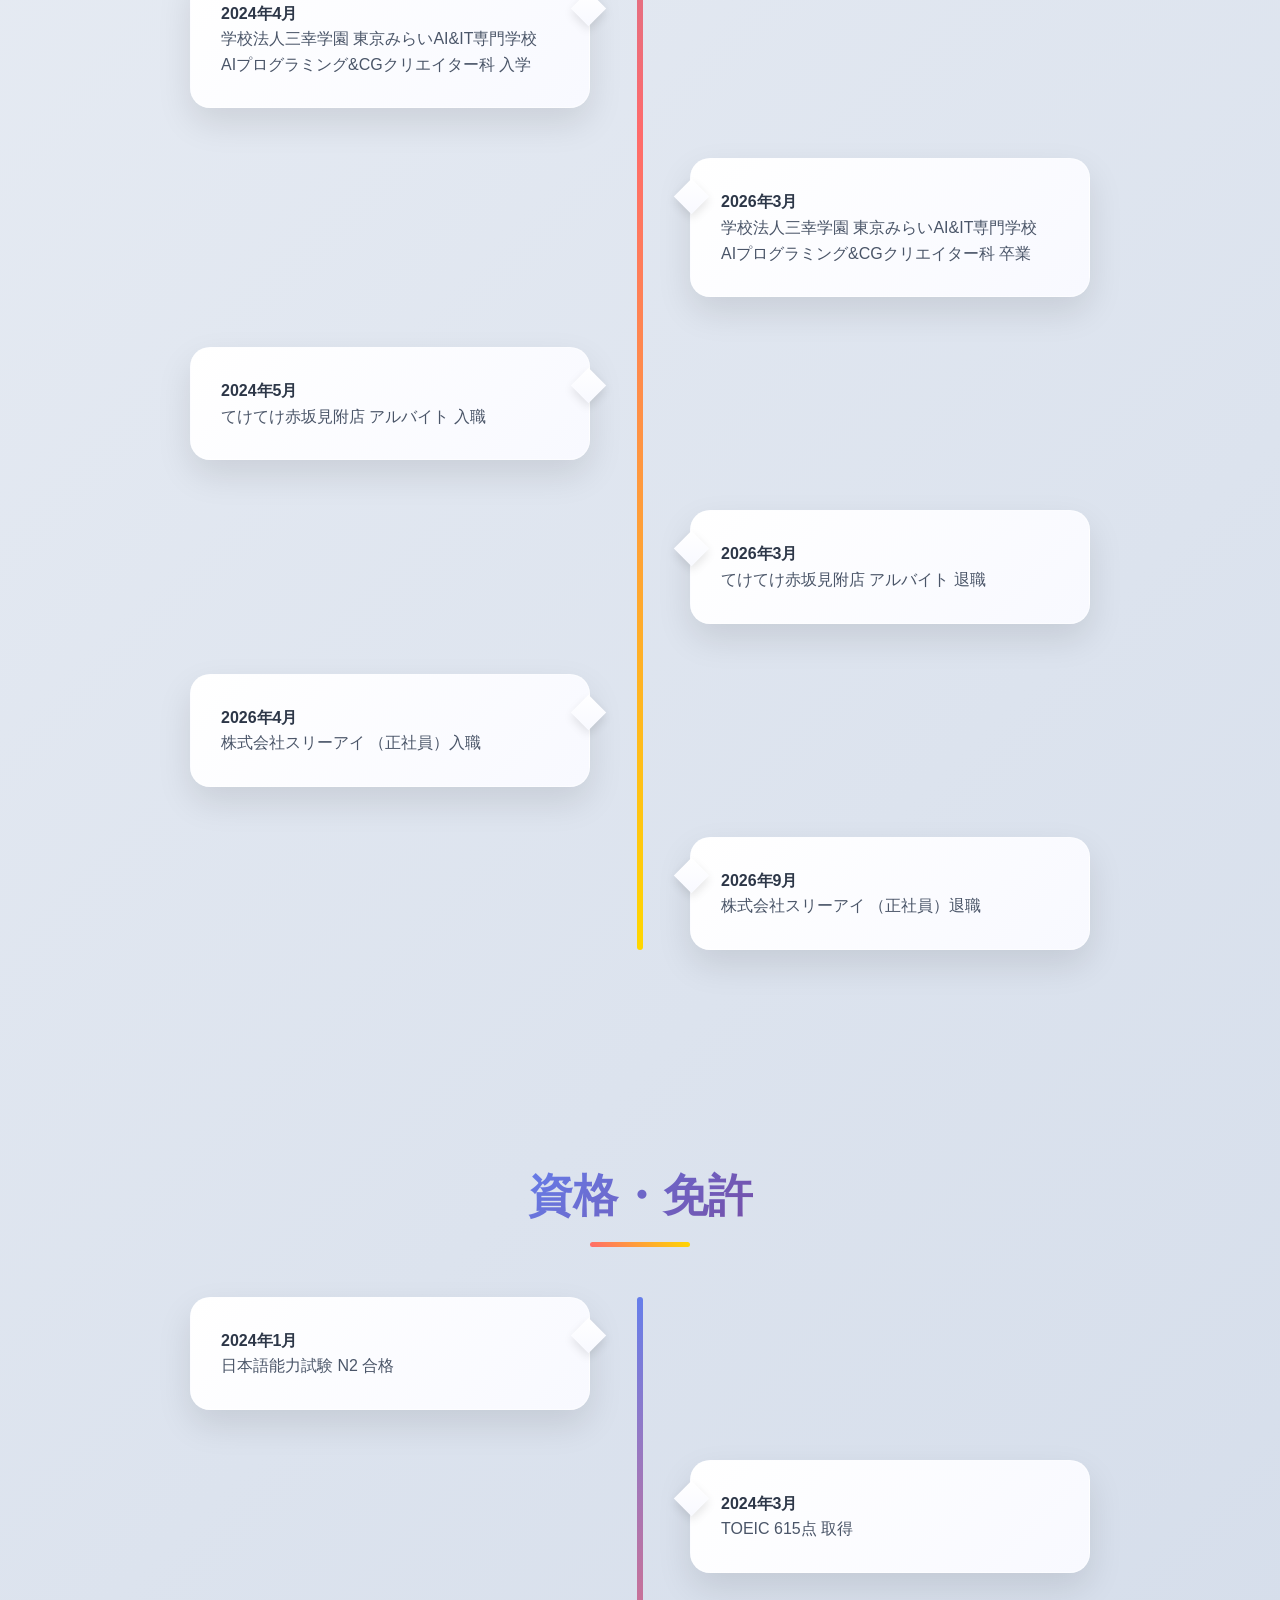
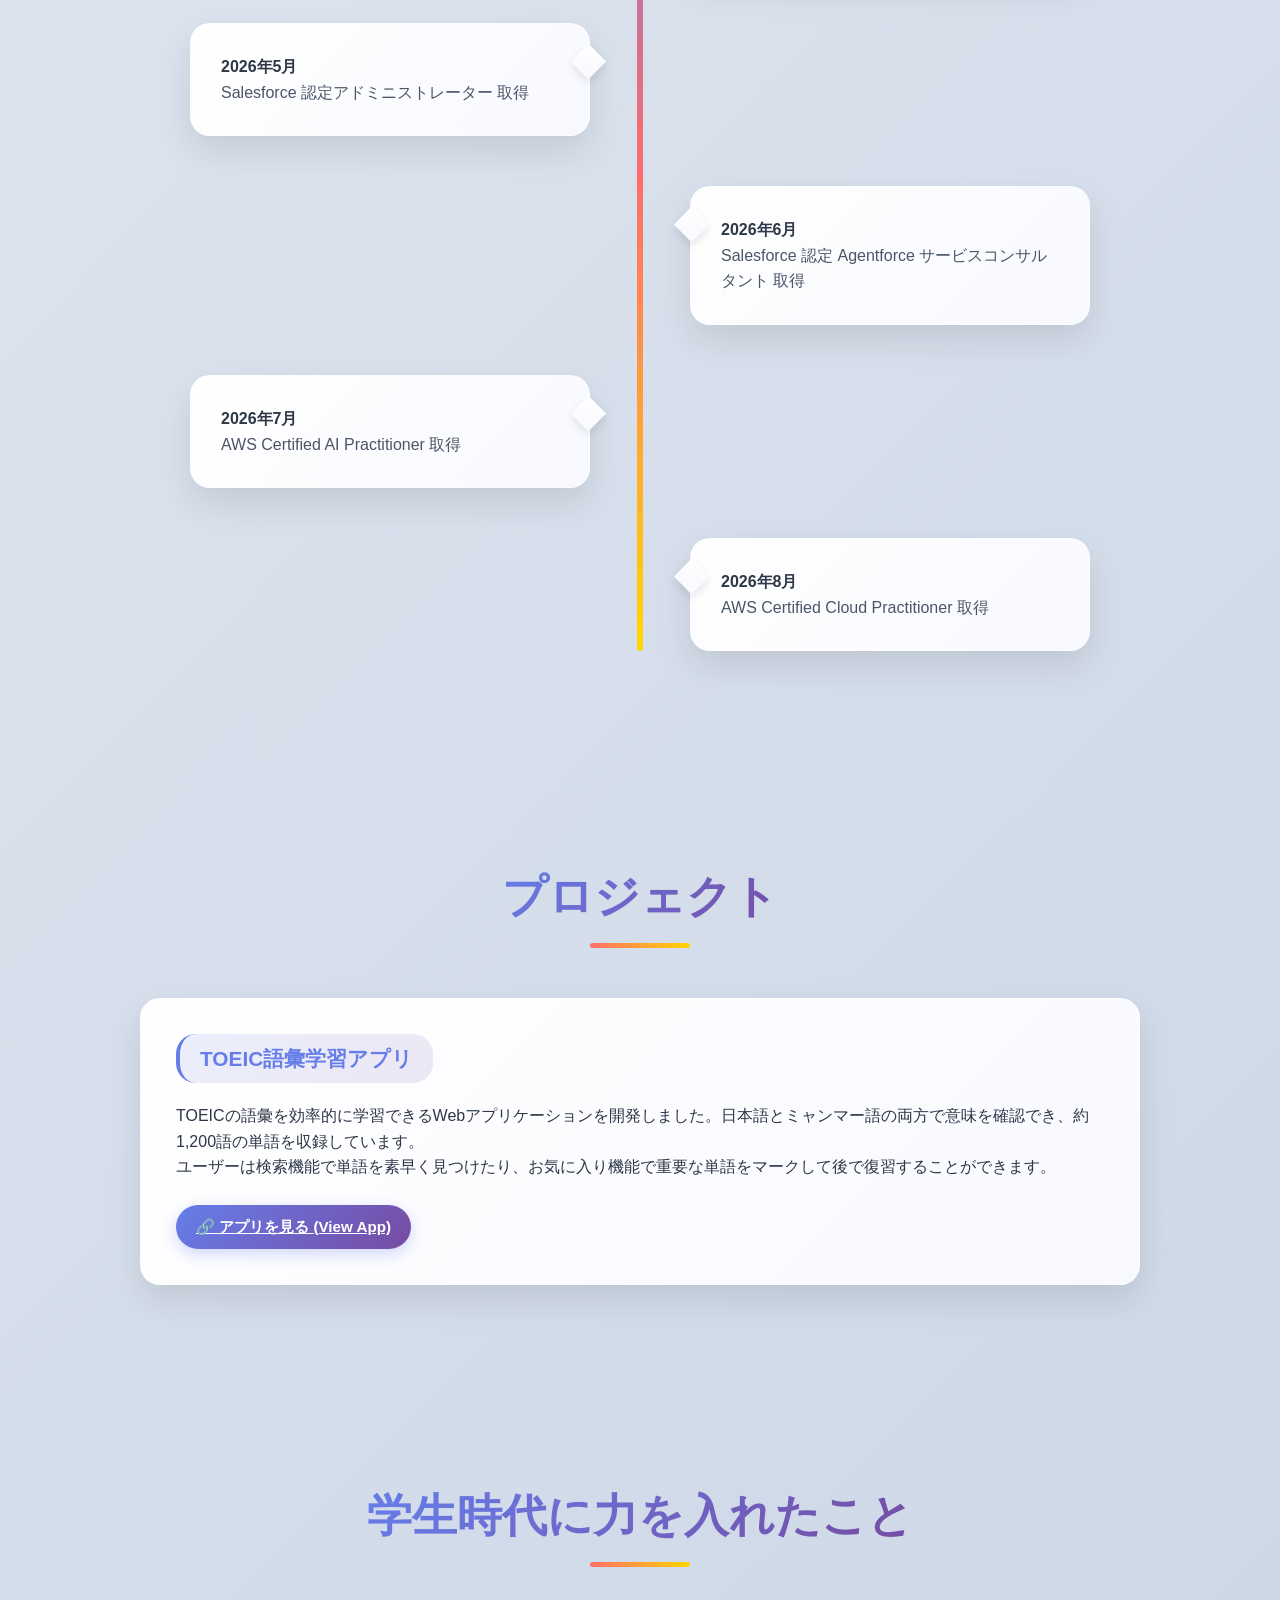
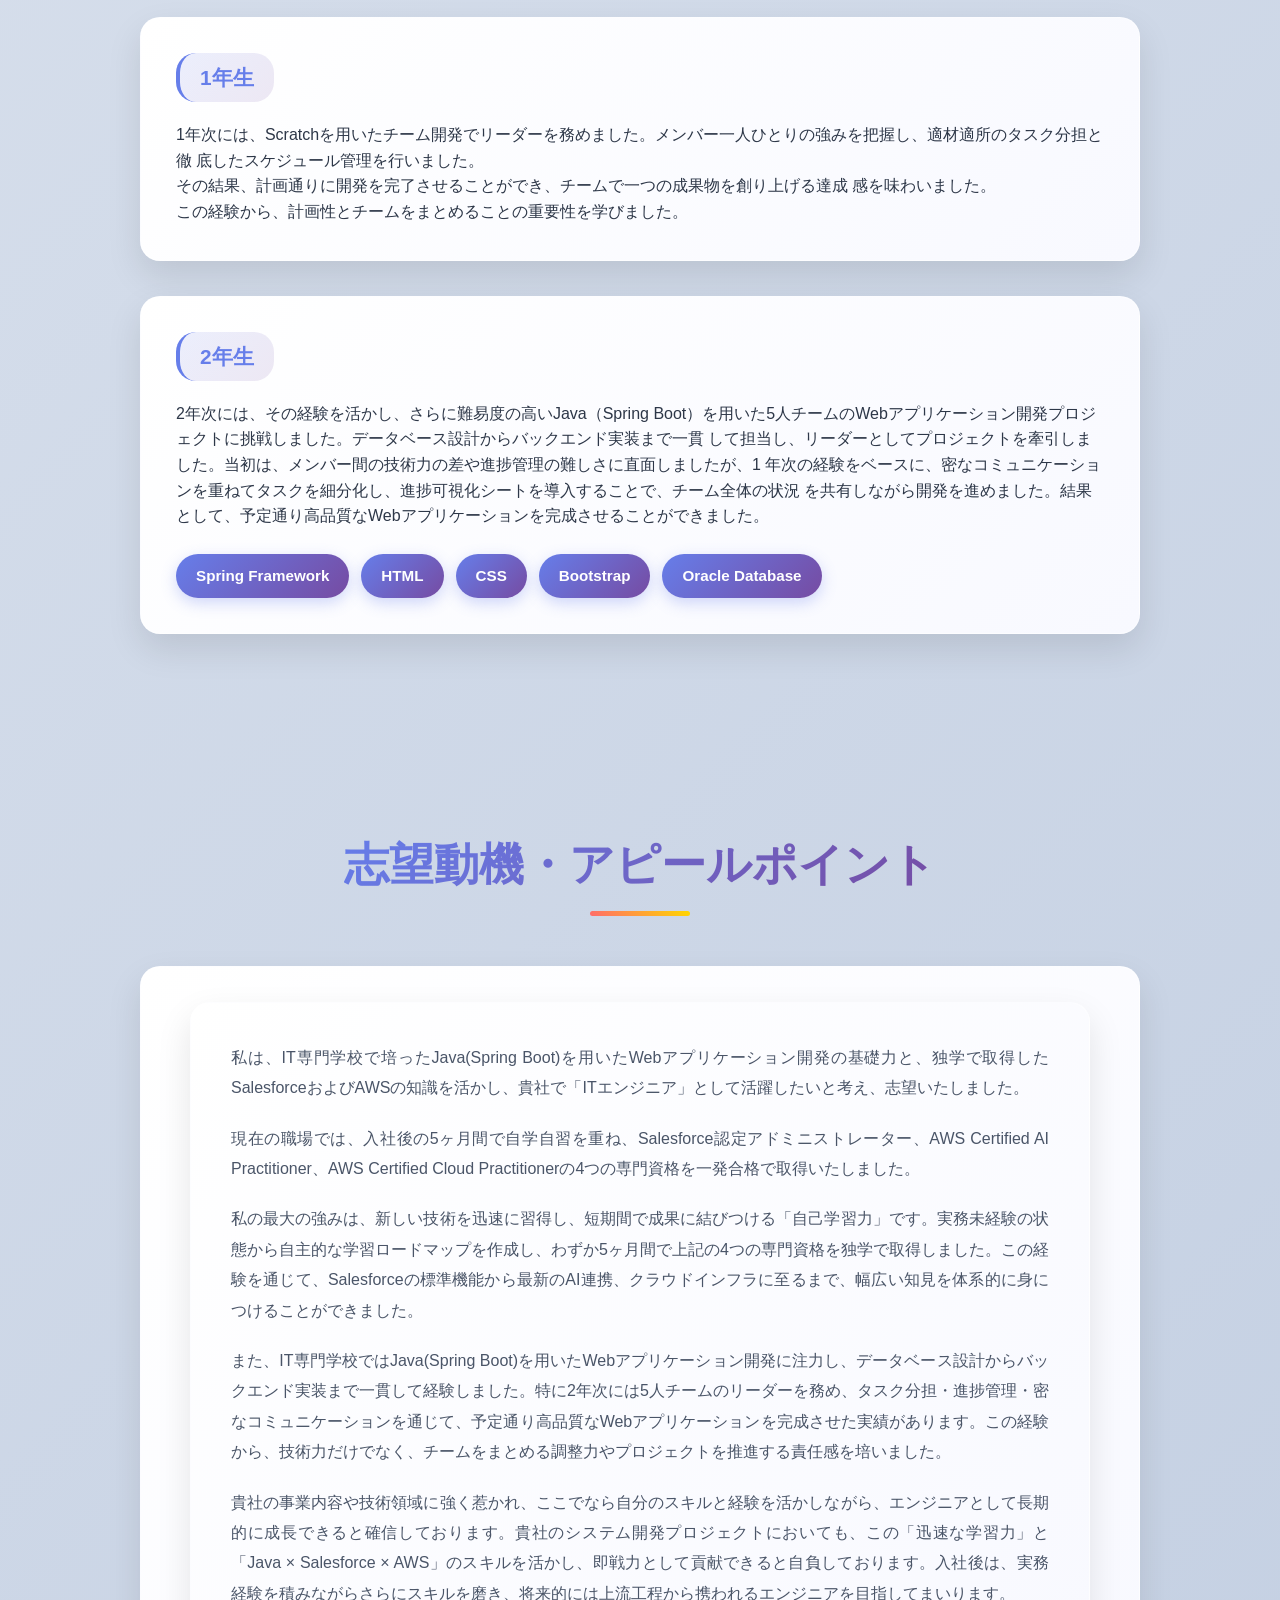
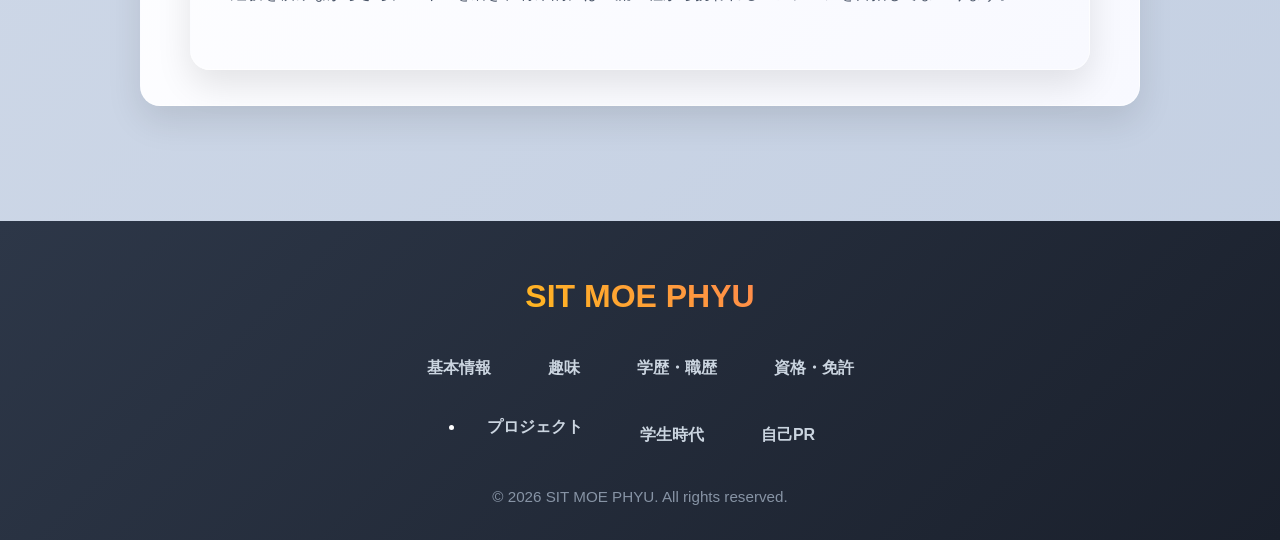
==== commit 947c8e33: "Update index.html" ====
--- a/index.html
+++ b/index.html
@@ -37,7 +37,7 @@
             <div class="info-grid">
                 <div class="info-card profile-card">
                     <!-- プロフィール写真 -->
-                    <img src="image/download (4).jpg" alt="SIT MOE PHYU" class="profile-img">
+                    <img src="image/me.jpg" alt="SIT MOE PHYU" class="profile-img">
                     <h3><i class="fas fa-user"></i> 個人情報</h3>
                     <div class="info-item">
                         <div class="info-label">氏名</div>
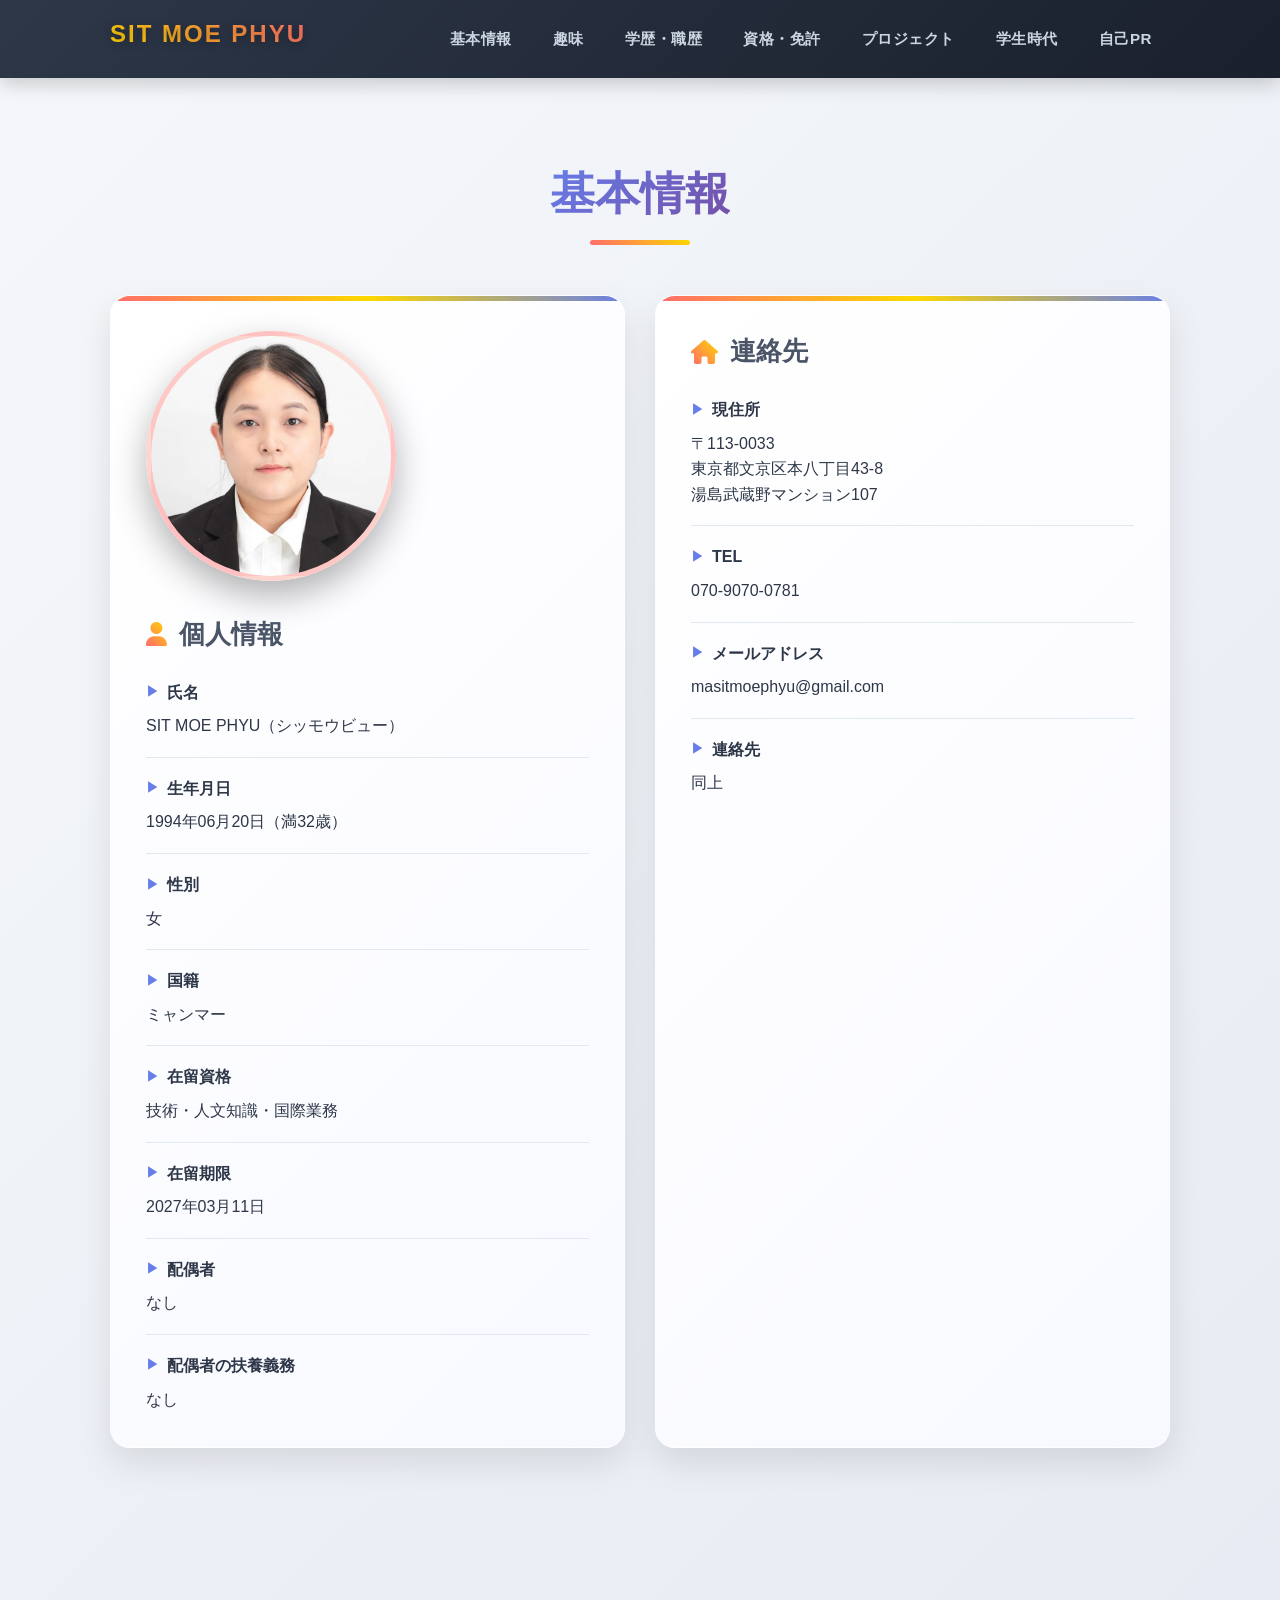
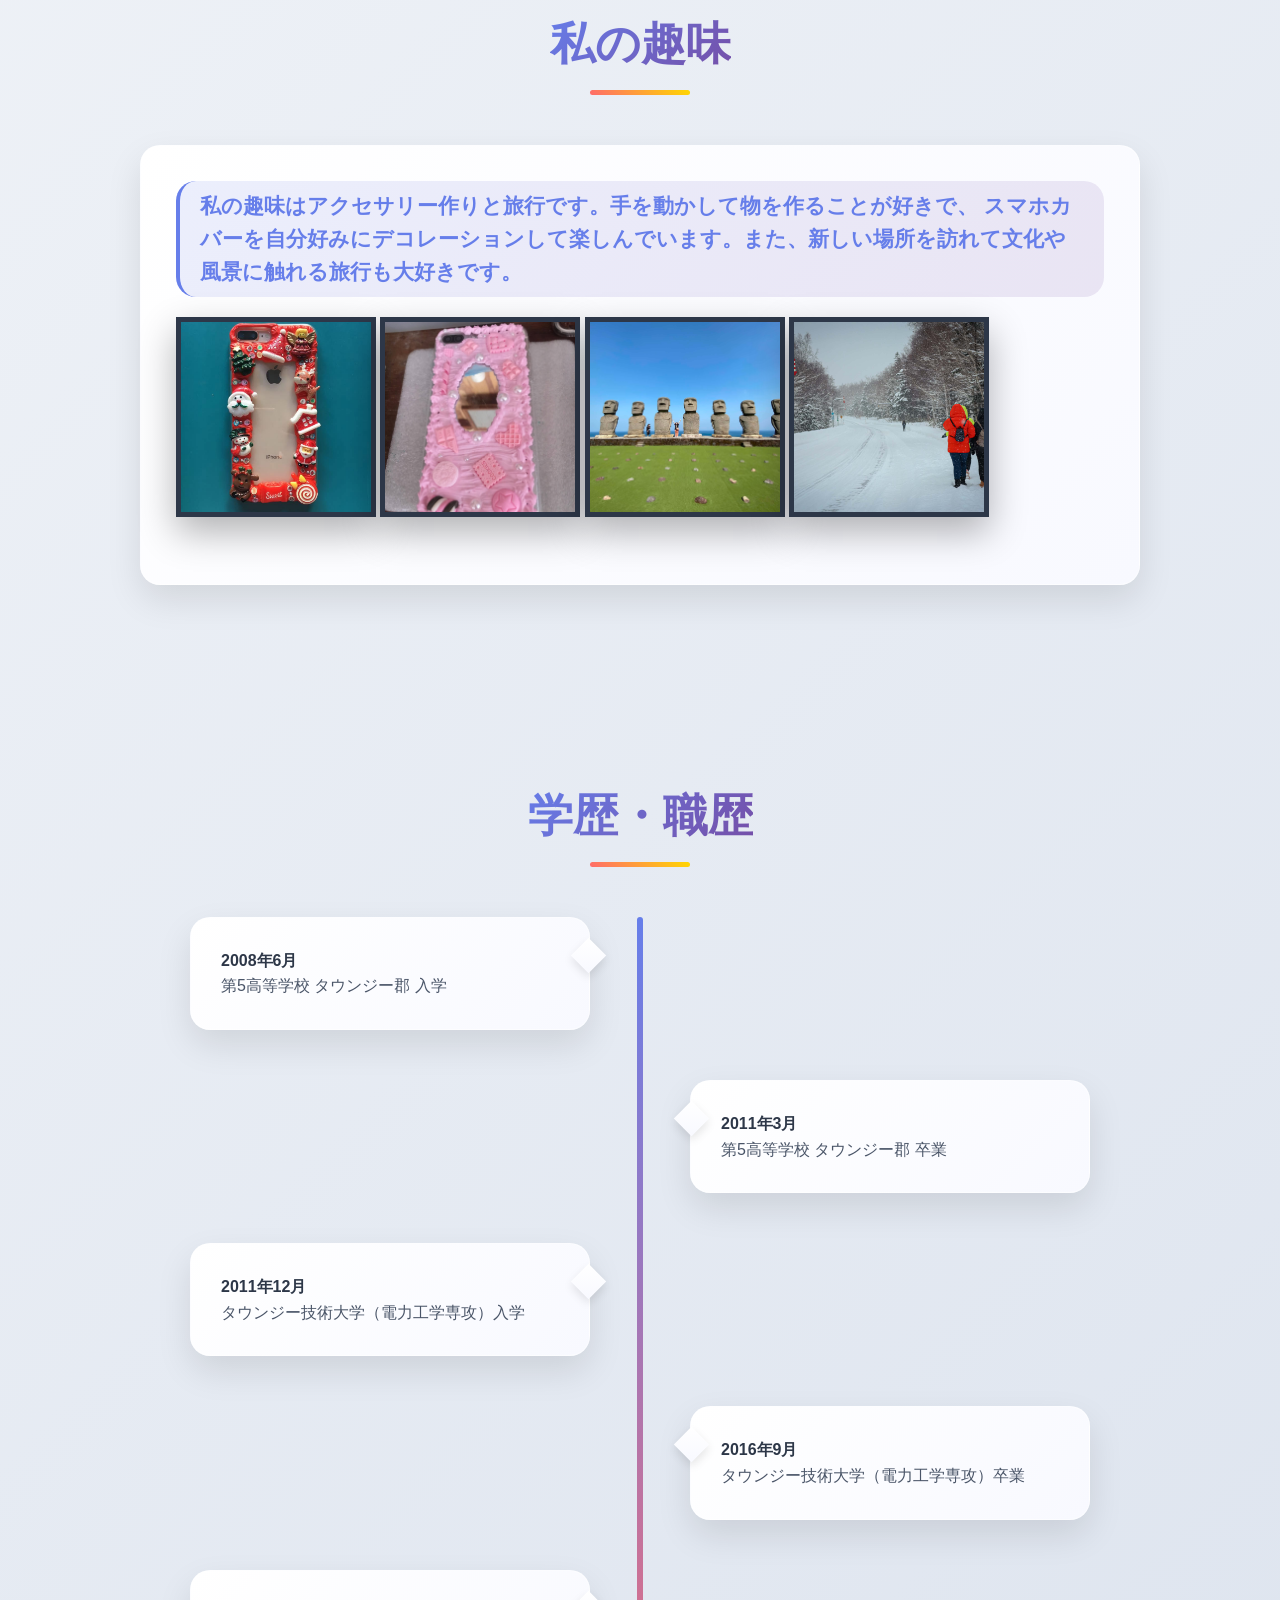
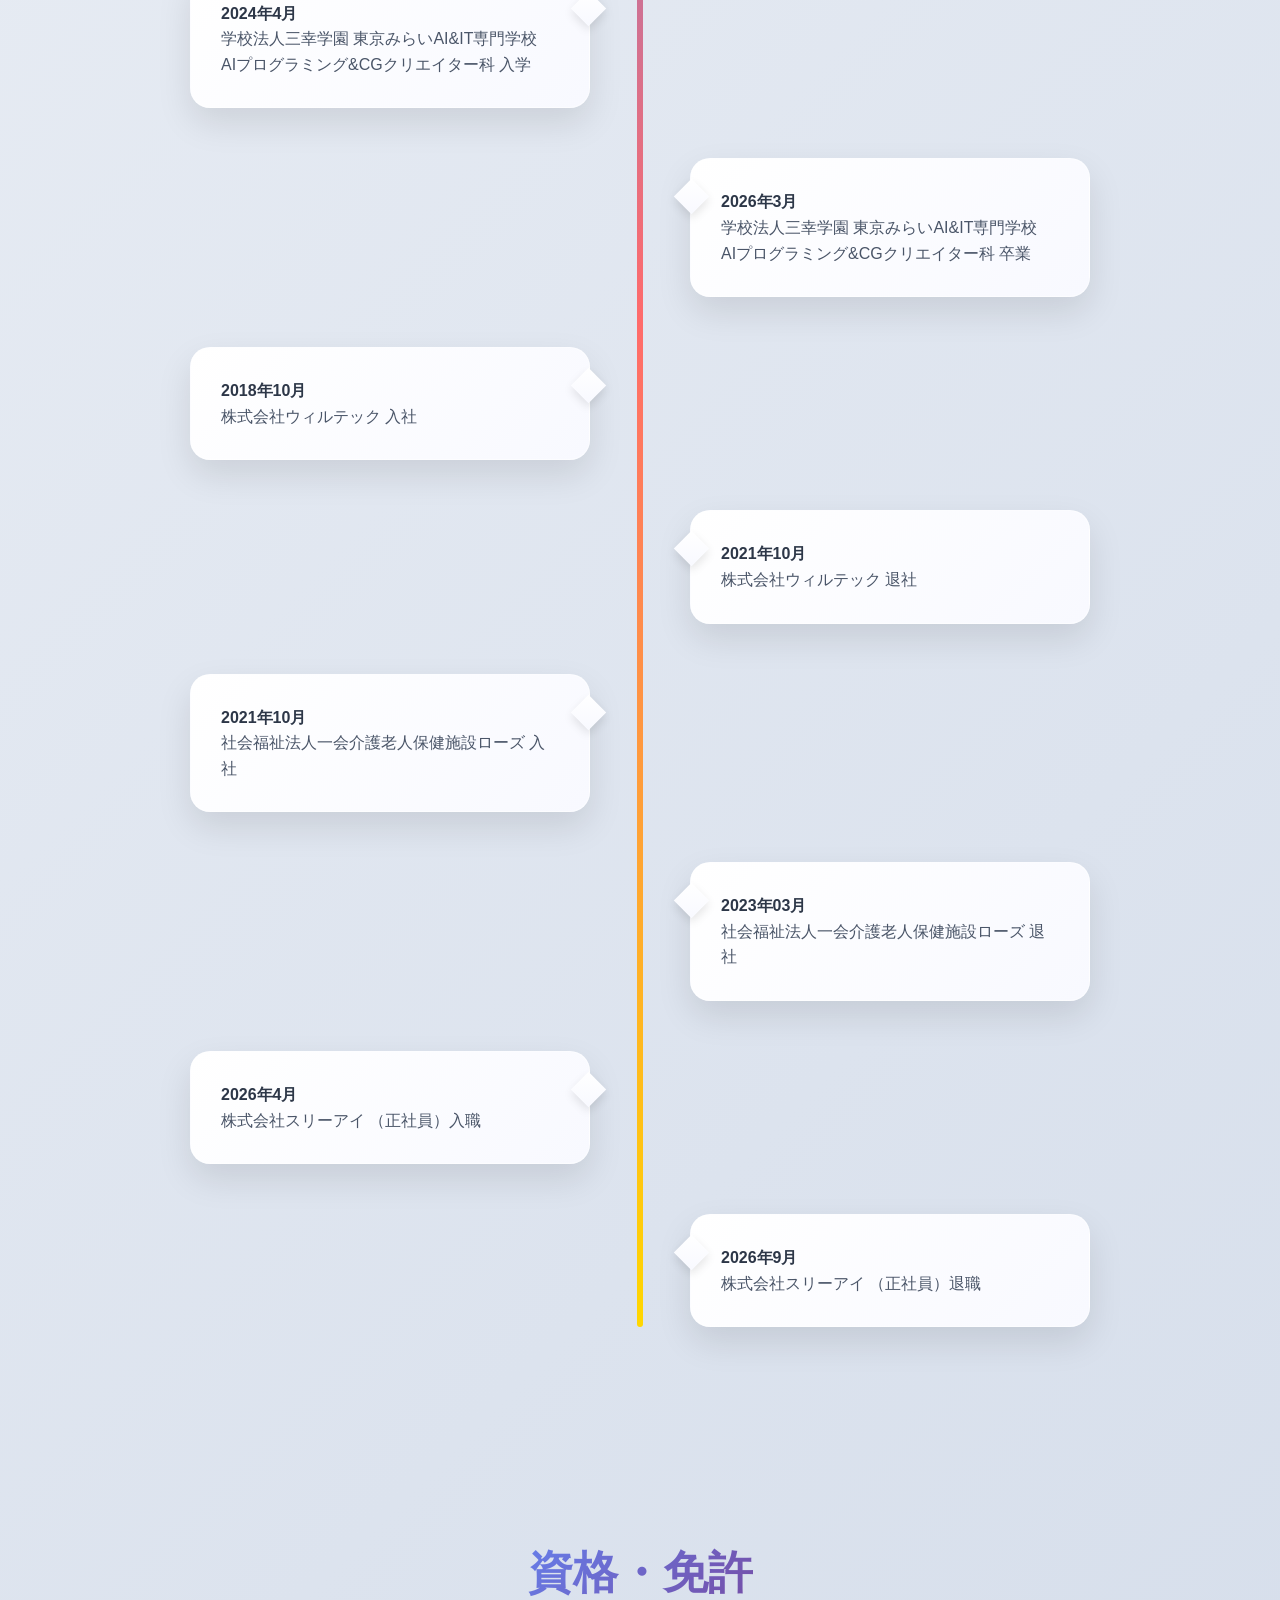
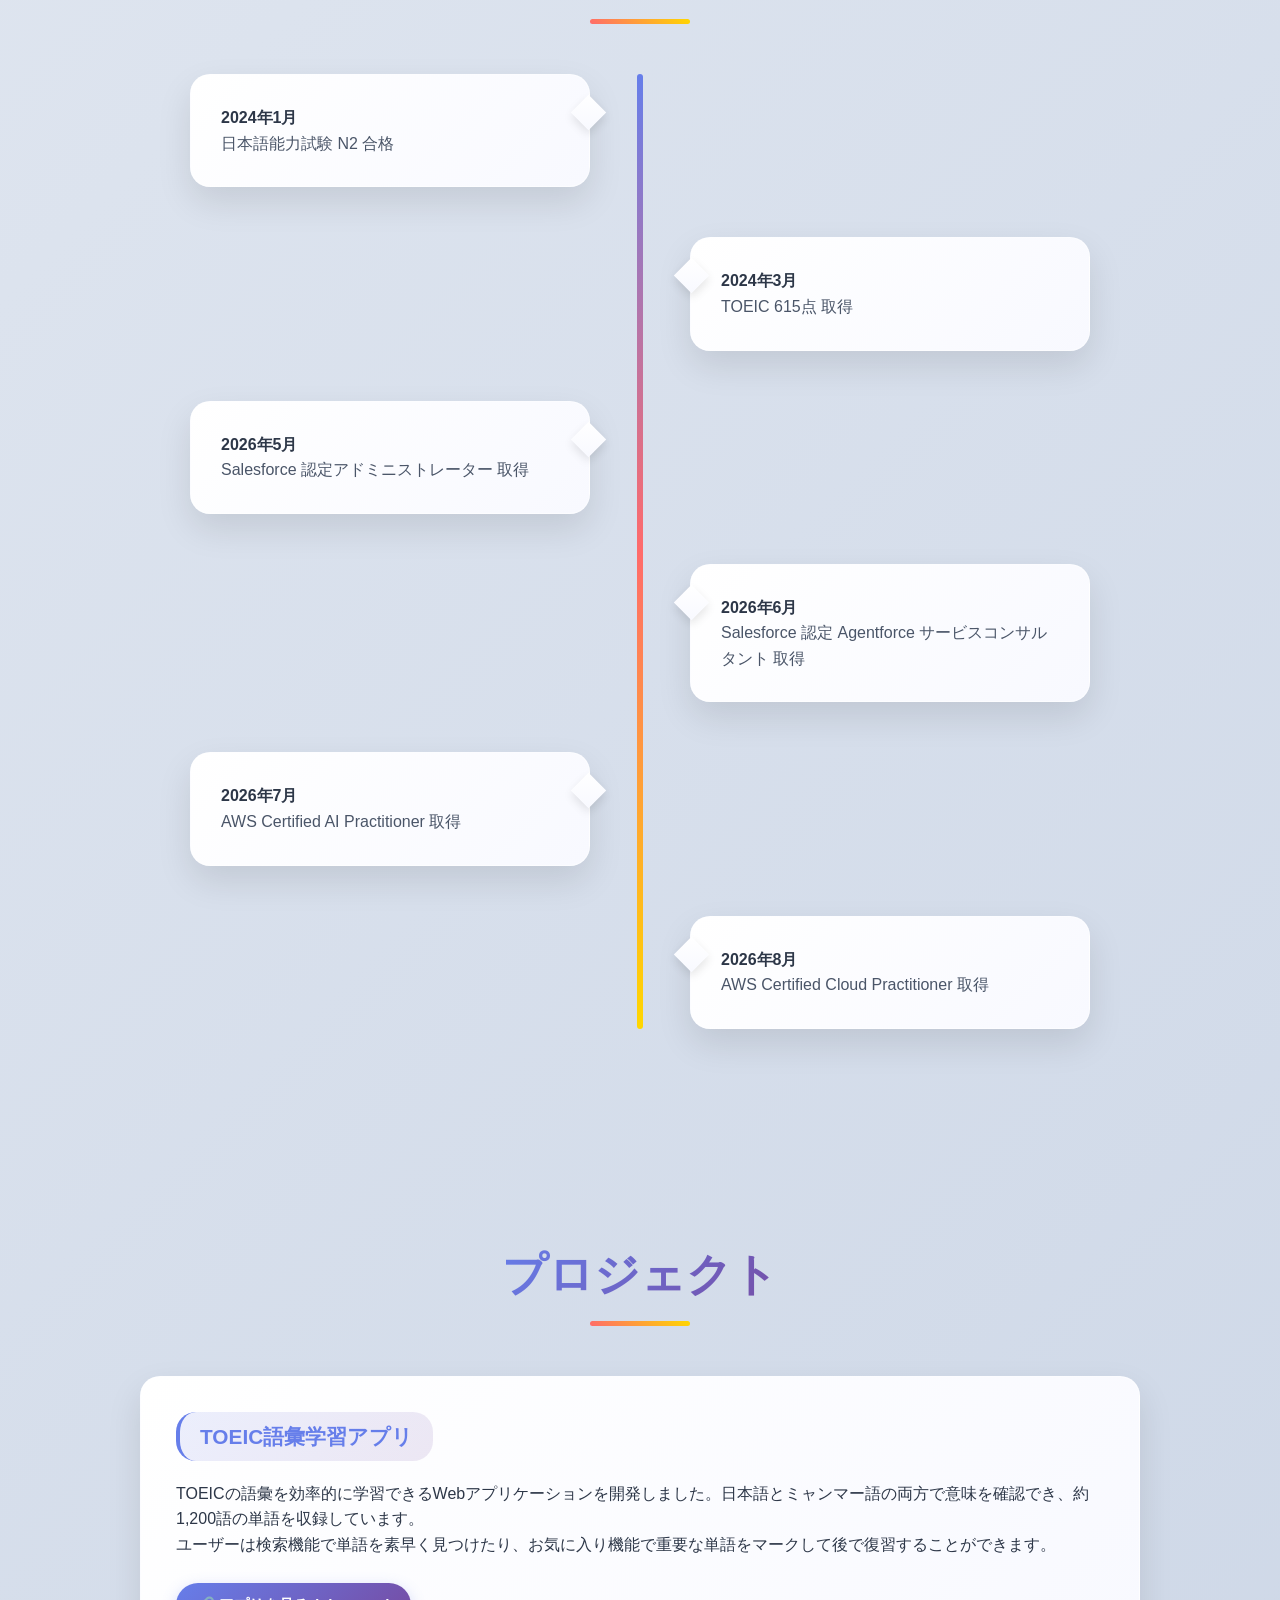
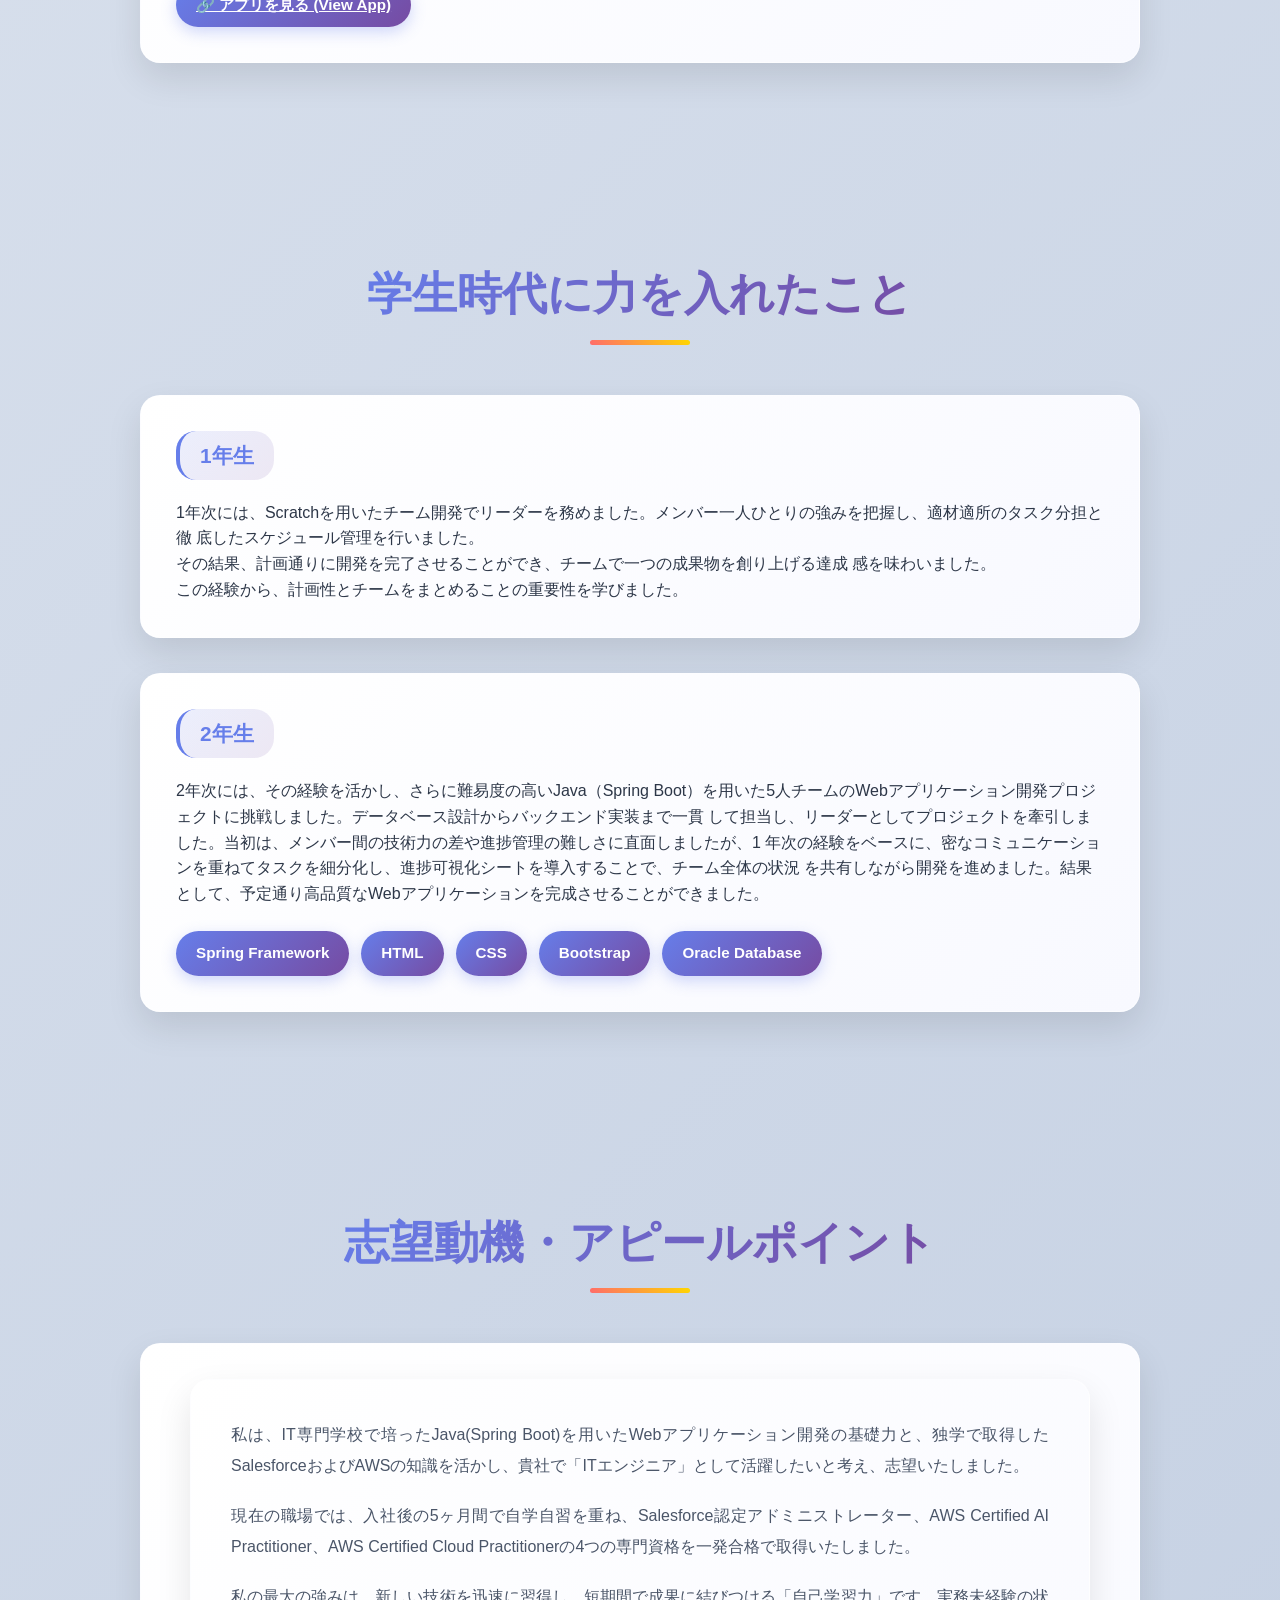
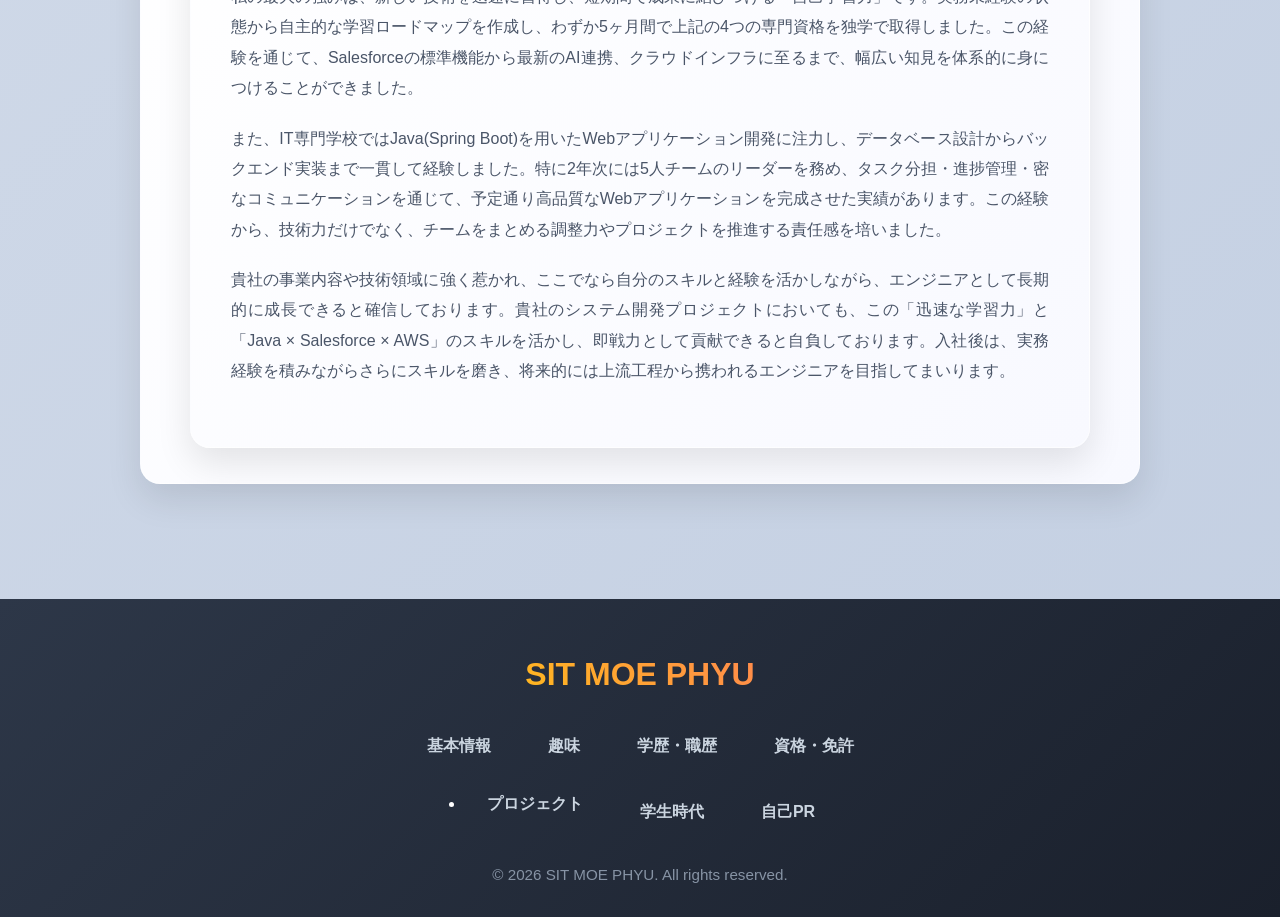
==== commit 46f97ea9: "Update index.html" ====
--- a/index.html
+++ b/index.html
@@ -164,16 +164,30 @@
                 </div>
                 <div class="timeline-item">
                     <div class="timeline-content">
-                        <strong>2024年5月</strong>
-                        <p>てけてけ赤坂見附店 アルバイト 入職</p>
-                    </div>
-                </div>
-                <div class="timeline-item">
-                    <div class="timeline-content">
-                        <strong>2026年3月</strong>
-                        <p>てけてけ赤坂見附店 アルバイト 退職</p>
-                    </div>
-                </div>
+                        <strong>2018年10月</strong>
+                        <p>株式会社ウィルテック 入社</p>
+                    </div>
+                </div>
+                <div class="timeline-item">
+                    <div class="timeline-content">
+                        <strong>2021年10月</strong>
+                        <p>株式会社ウィルテック 退社</p>
+                    </div>
+                </div>
+                
+                 <div class="timeline-item">
+                    <div class="timeline-content">
+                        <strong>2021年10月</strong>
+                        <p>社会福祉法人一会介護老人保健施設ローズ 入社</p>
+                    </div>
+                </div>
+                <div class="timeline-item">
+                    <div class="timeline-content">
+                        <strong>2023年03月</strong>
+                        <p>社会福祉法人一会介護老人保健施設ローズ 退社</p>
+                    </div>
+                </div>
+                
                 <div class="timeline-item">
                     <div class="timeline-content">
                         <strong>2026年4月</strong>
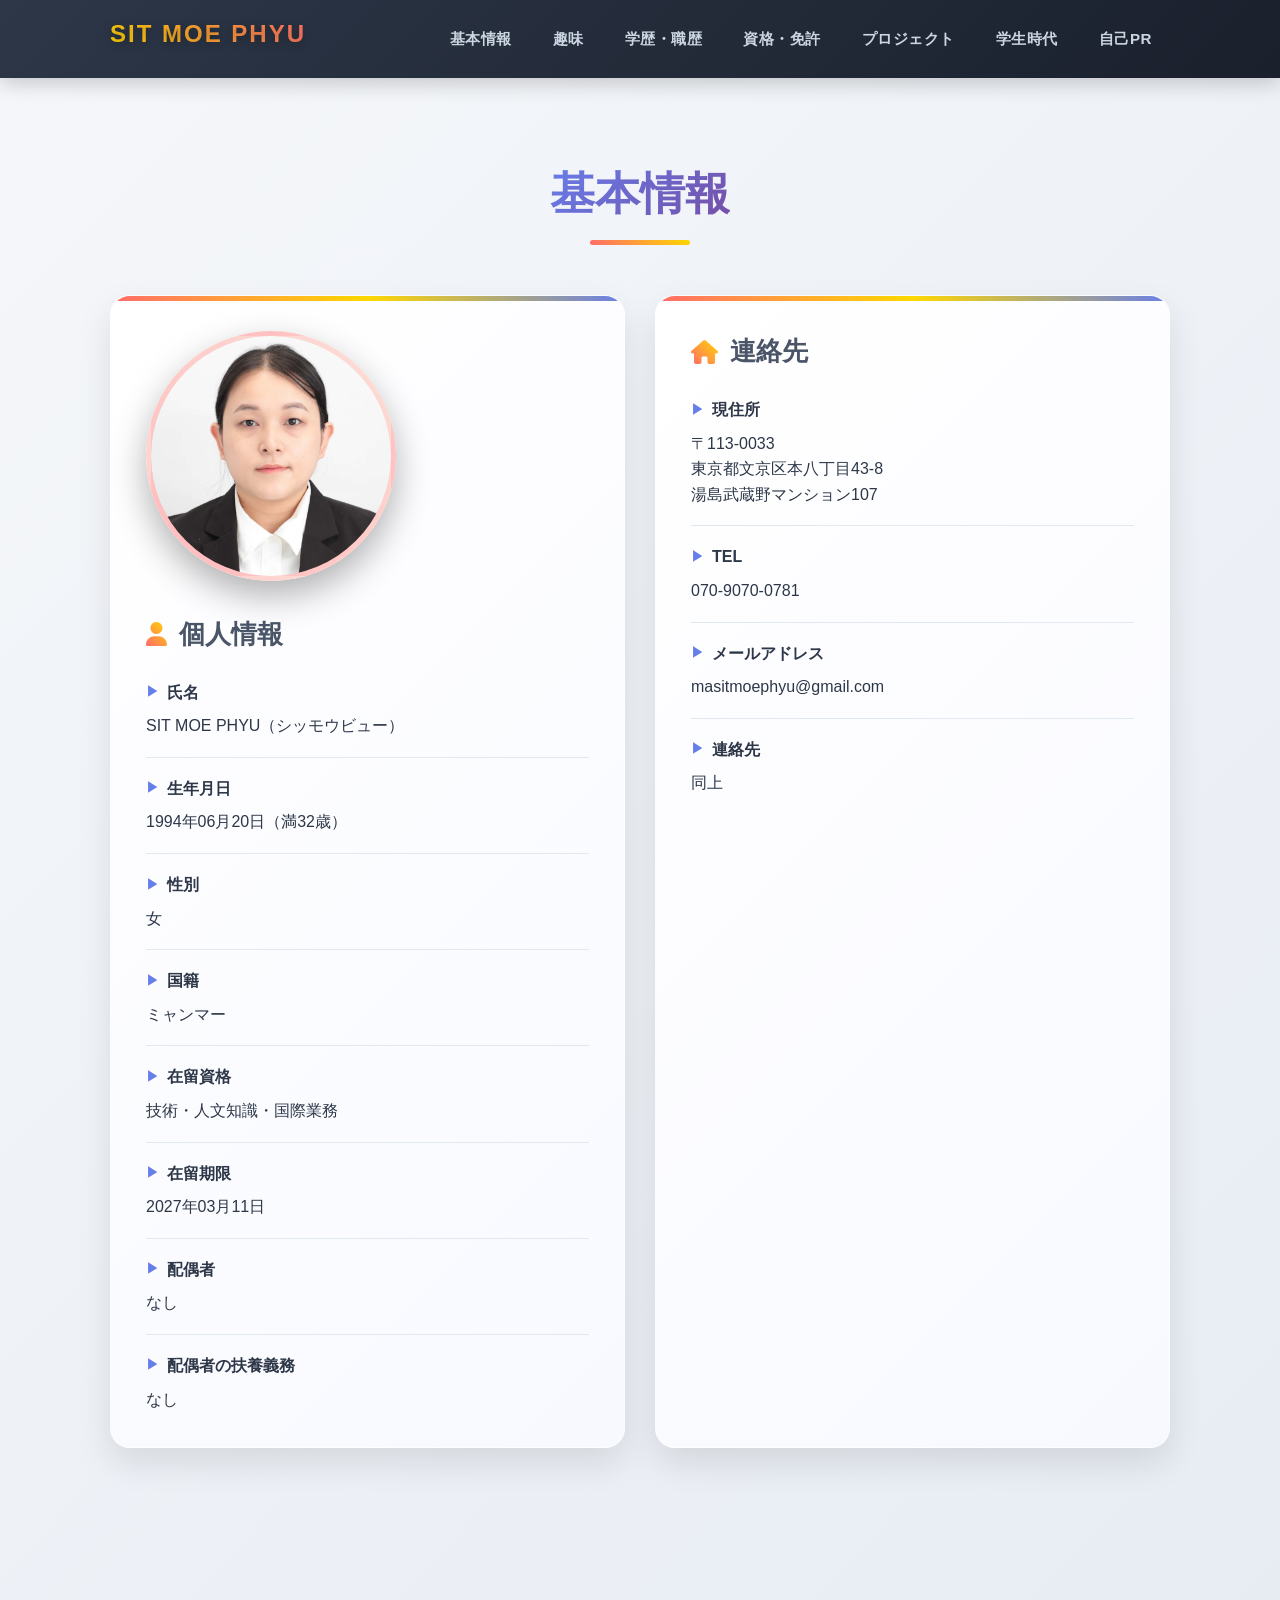
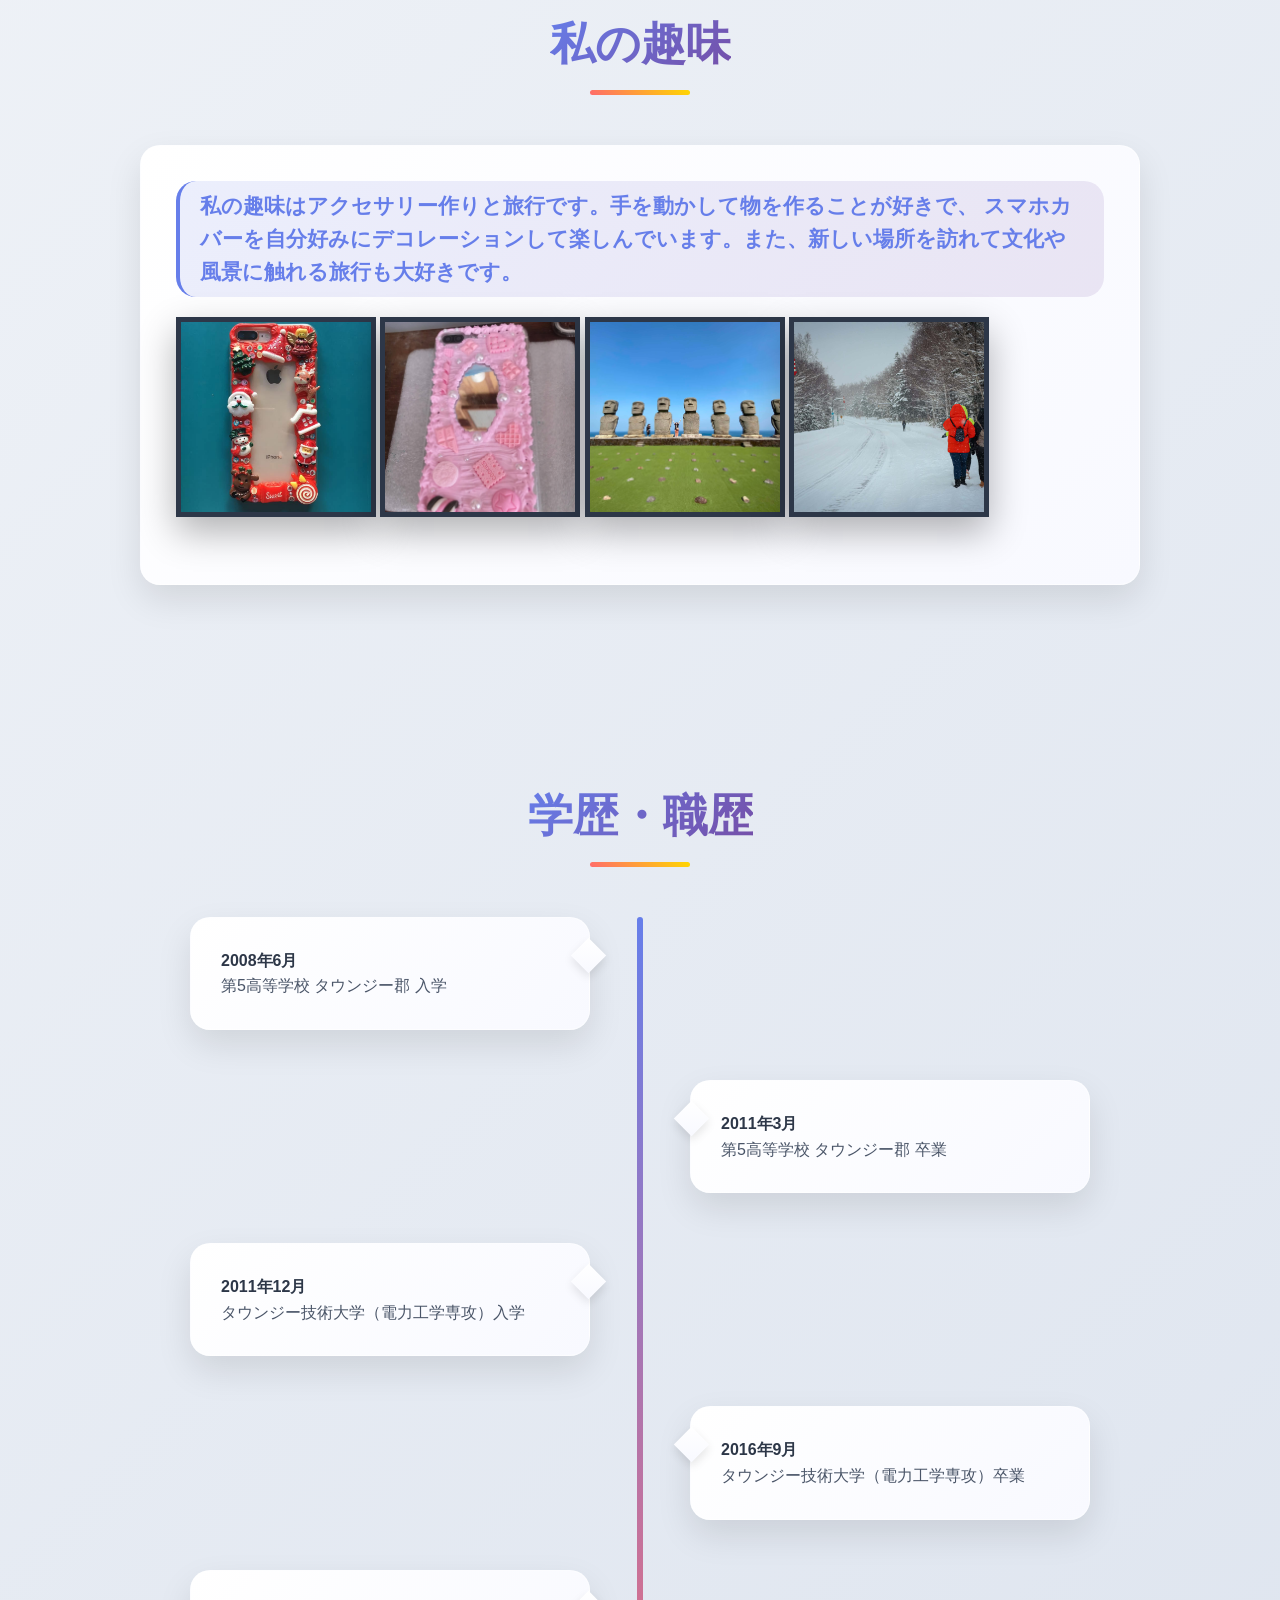
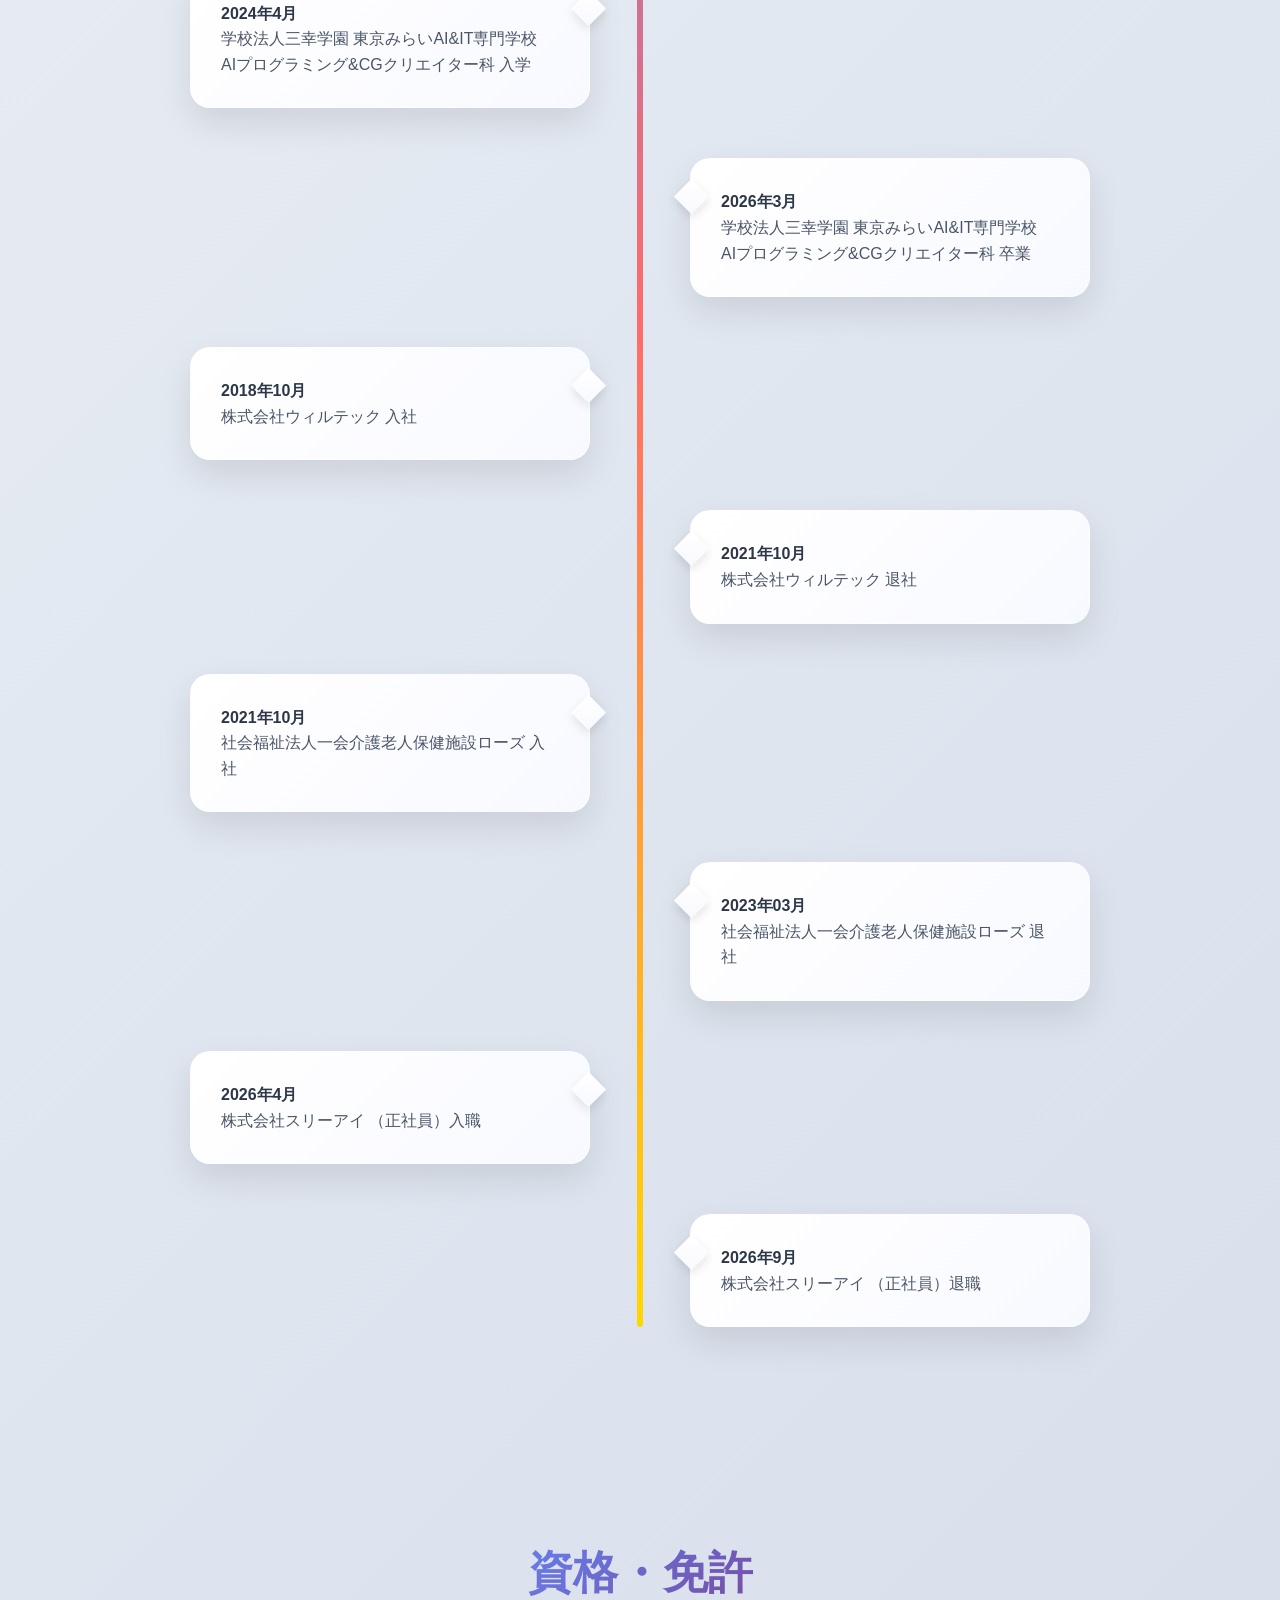
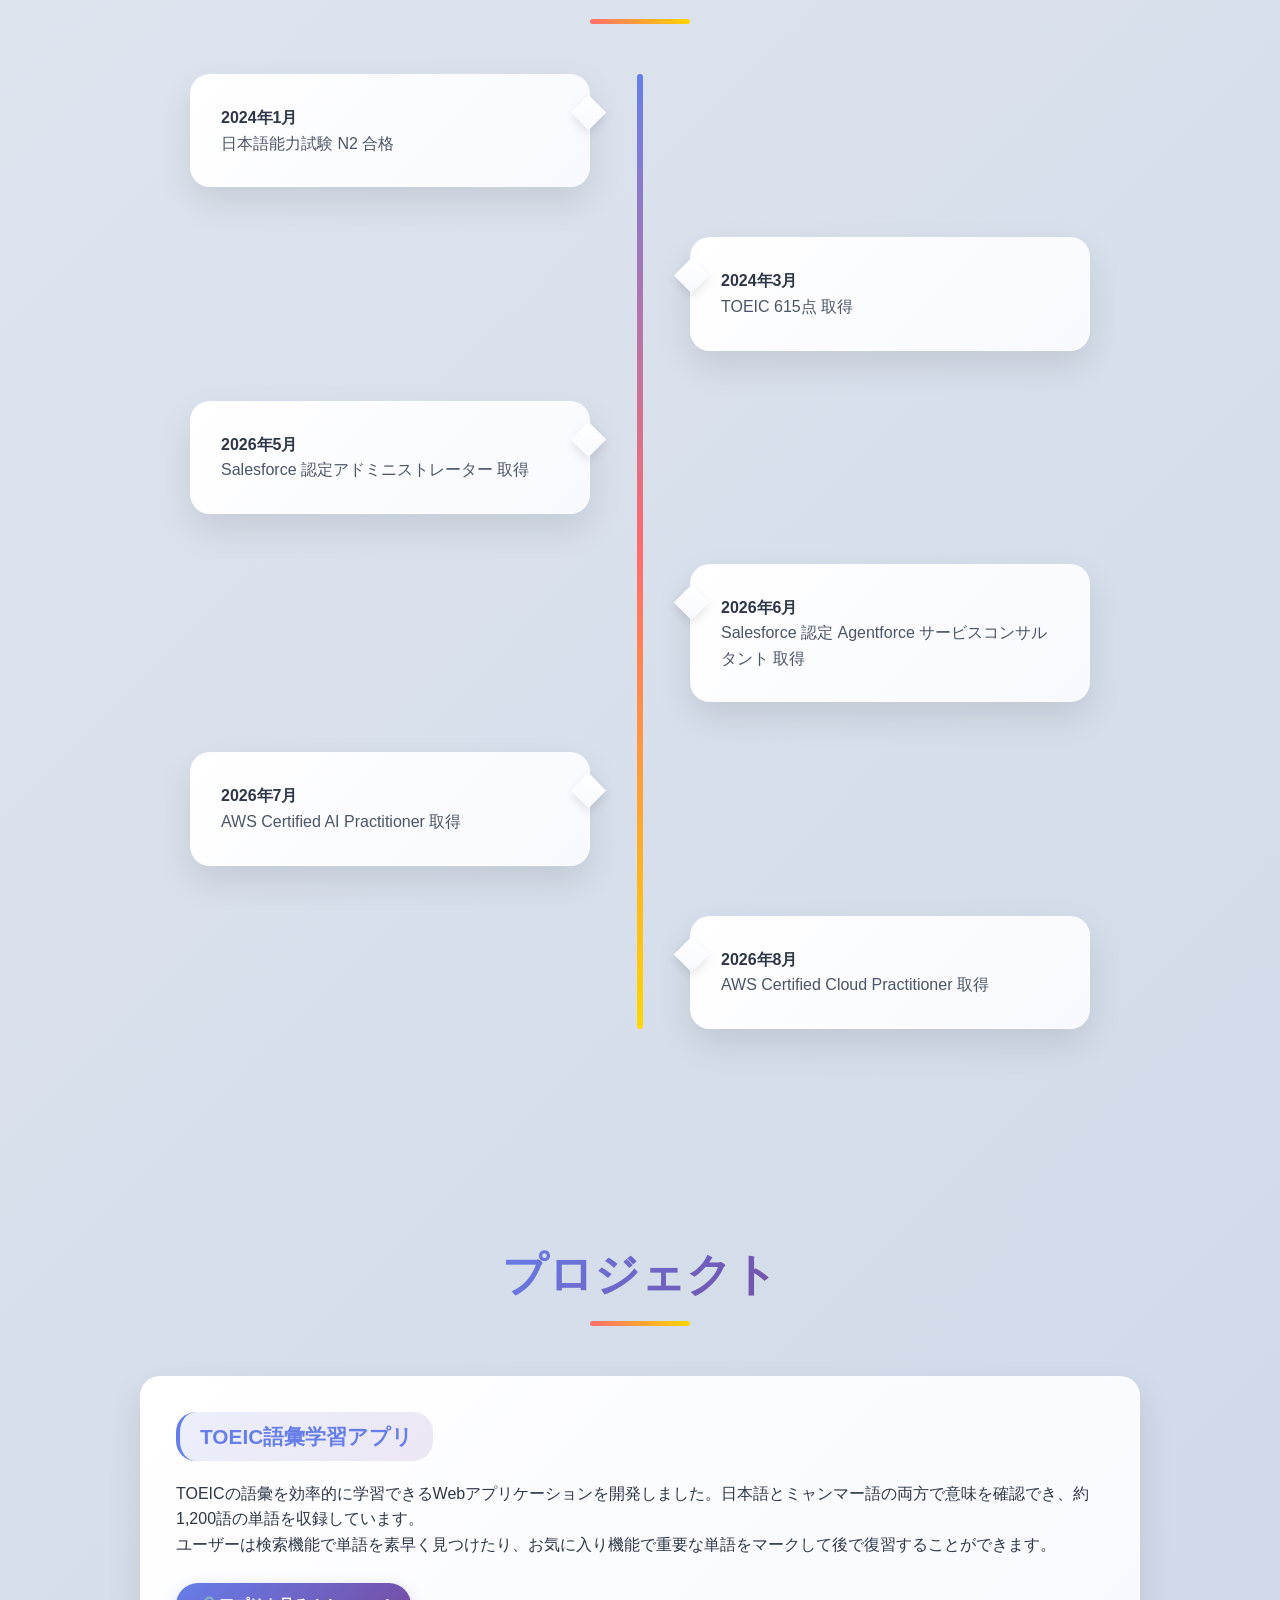
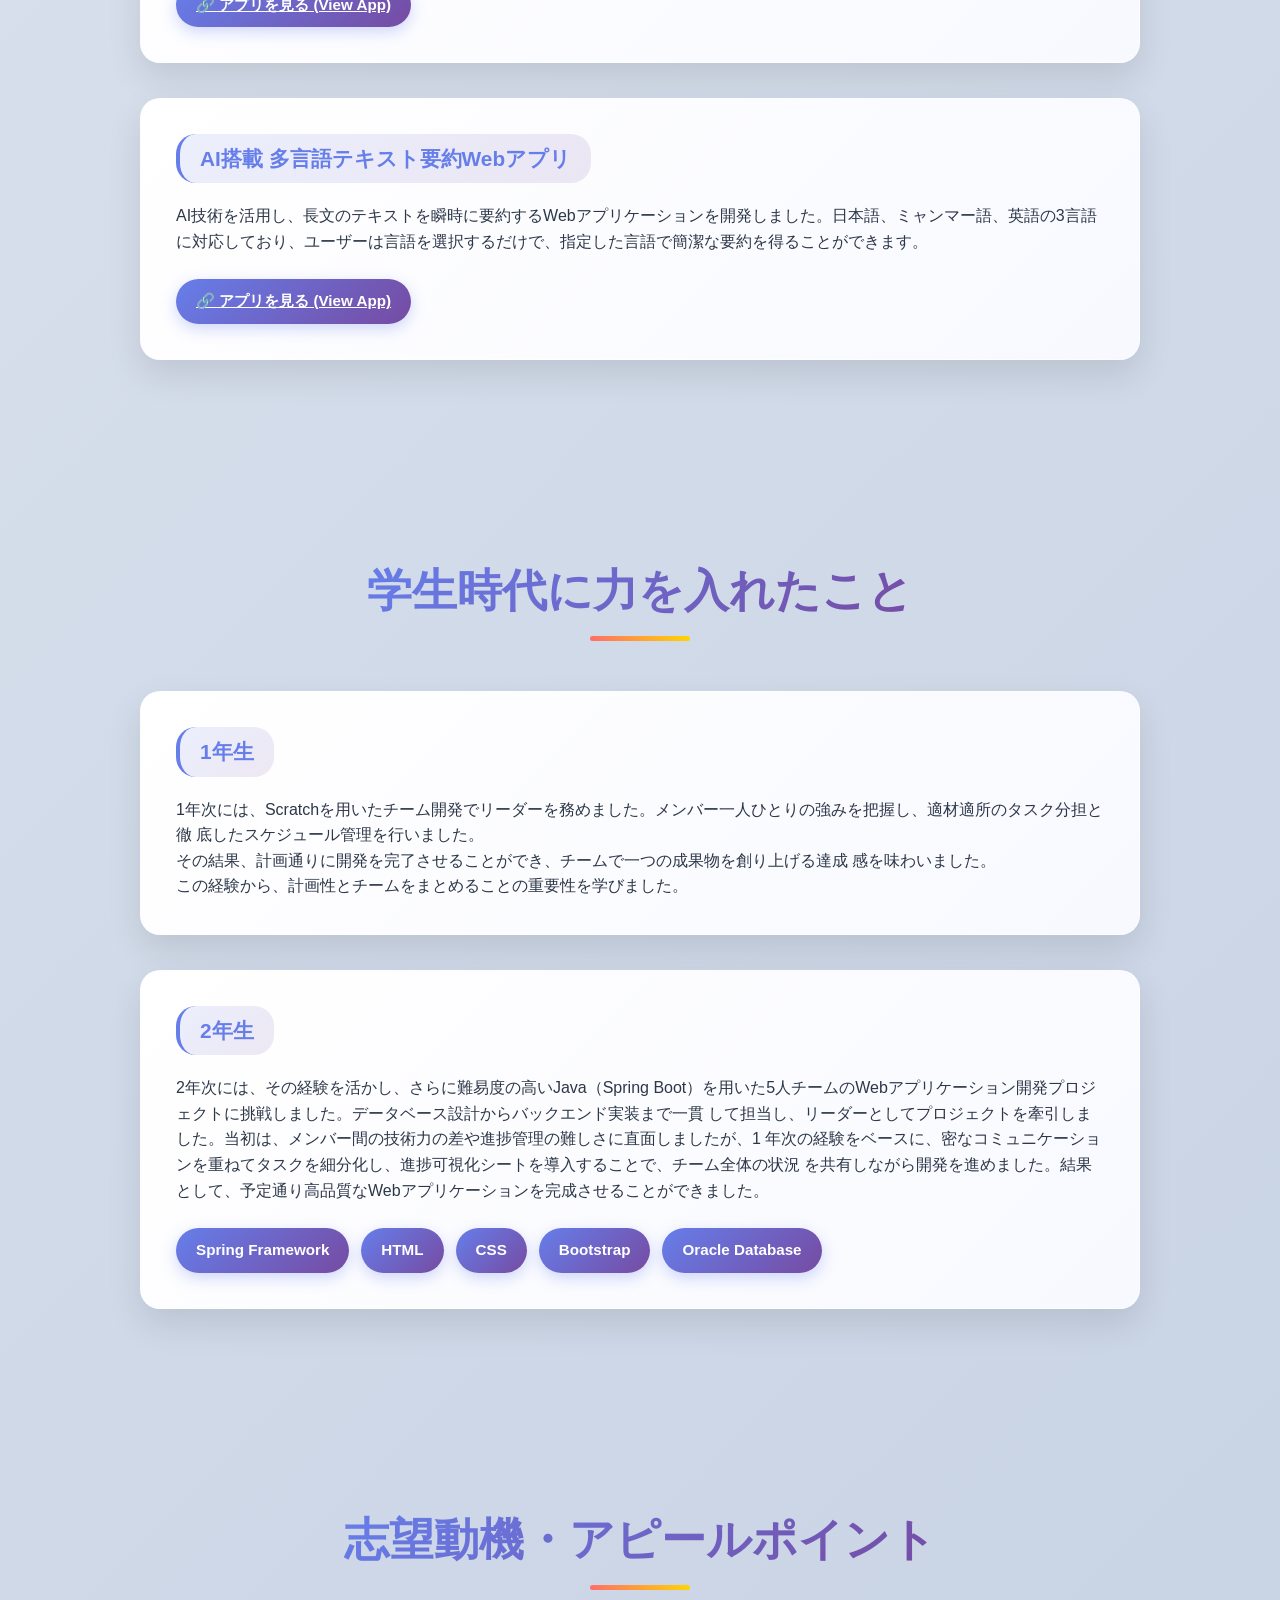
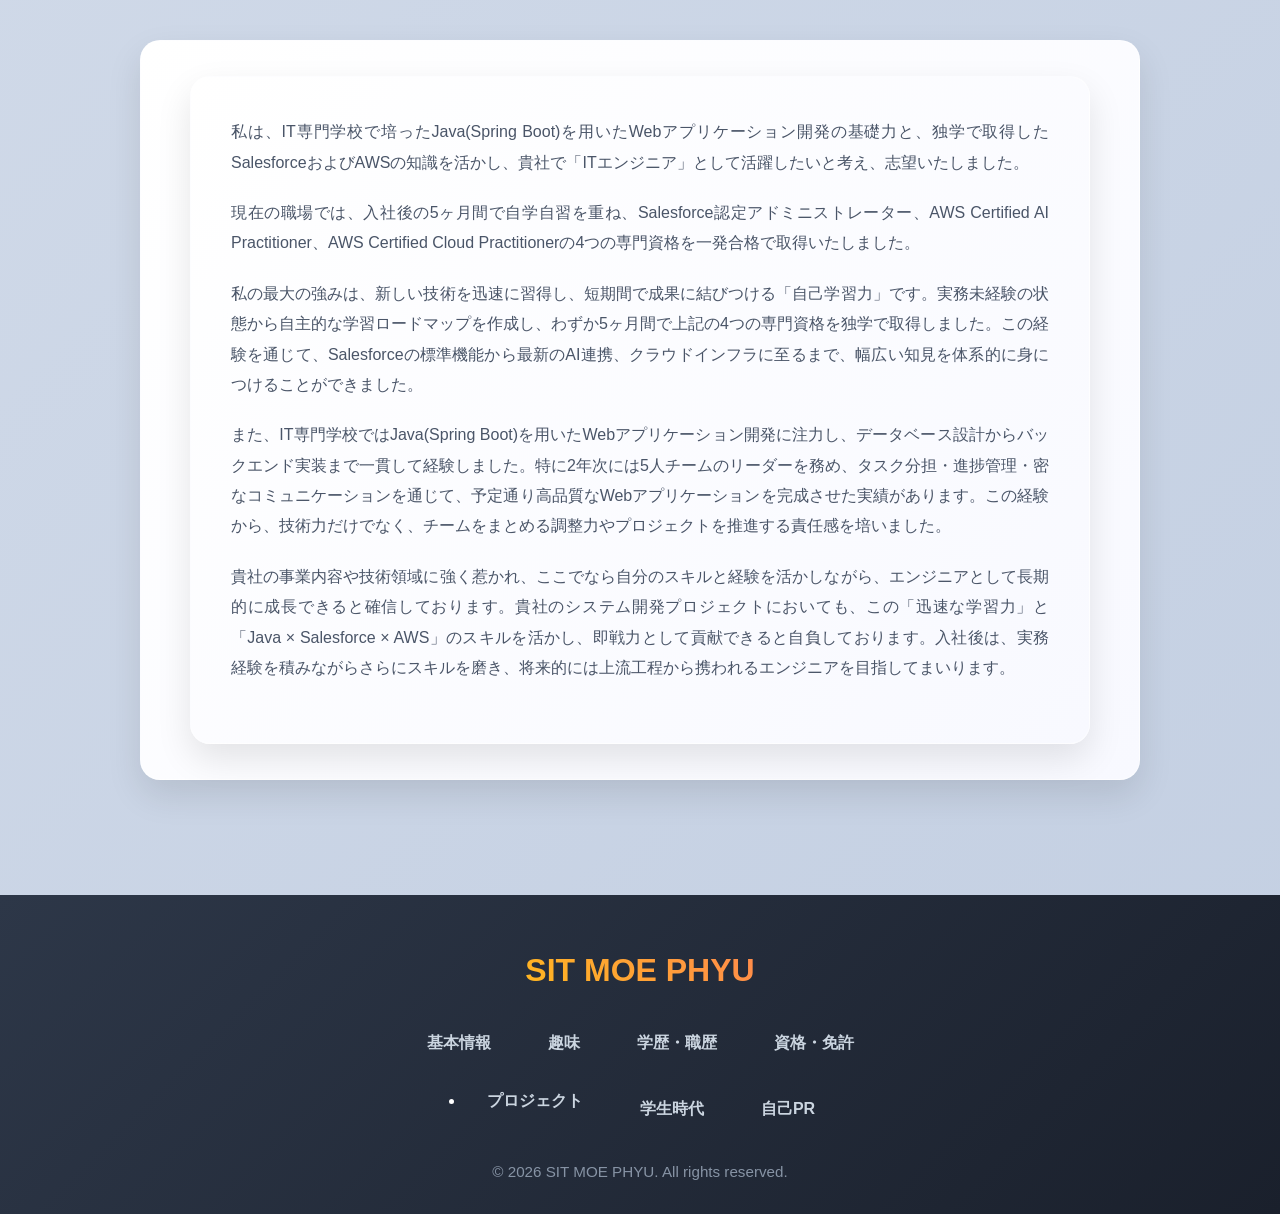
==== commit 32f47e71: "Update index.html" ====
--- a/index.html
+++ b/index.html
@@ -173,20 +173,20 @@
                         <strong>2021年10月</strong>
                         <p>株式会社ウィルテック 退社</p>
                     </div>
-                </div>
-                
-                 <div class="timeline-item">
-                    <div class="timeline-content">
-                        <strong>2021年10月</strong>
-                        <p>社会福祉法人一会介護老人保健施設ローズ 入社</p>
-                    </div>
-                </div>
-                <div class="timeline-item">
-                    <div class="timeline-content">
-                        <strong>2023年03月</strong>
-                        <p>社会福祉法人一会介護老人保健施設ローズ 退社</p>
-                    </div>
-                </div>
+                </div>
+                
+                 <div class="timeline-item">
+                    <div class="timeline-content">
+                        <strong>2021年10月</strong>
+                        <p>社会福祉法人一会介護老人保健施設ローズ 入社</p>
+                    </div>
+                </div>
+                <div class="timeline-item">
+                    <div class="timeline-content">
+                        <strong>2023年03月</strong>
+                        <p>社会福祉法人一会介護老人保健施設ローズ 退社</p>
+                    </div>
+                </div>
                 
                 <div class="timeline-item">
                     <div class="timeline-content">
@@ -269,6 +269,19 @@
                 </a></div> 
             </div>
         </div>
+
+        <div class="experience-content">
+            <div class="experience-item">
+                <div class="experience-year">AI搭載 多言語テキスト要約Webアプリ</div>
+                <p>AI技術を活用し、長文のテキストを瞬時に要約するWebアプリケーションを開発しました。日本語、ミャンマー語、英語の3言語に対応しており、ユーザーは言語を選択するだけで、指定した言語で簡潔な要約を得ることができます。</p>
+        
+                
+                <div class="skills"><a href="https://summarizer-ai-user.netlify.app/" target="_blank" class="skill-tag1">
+                    🔗 アプリを見る (View App)
+                </a></div> 
+            </div>
+        </div>
+        
     </div>
 </section>
 
